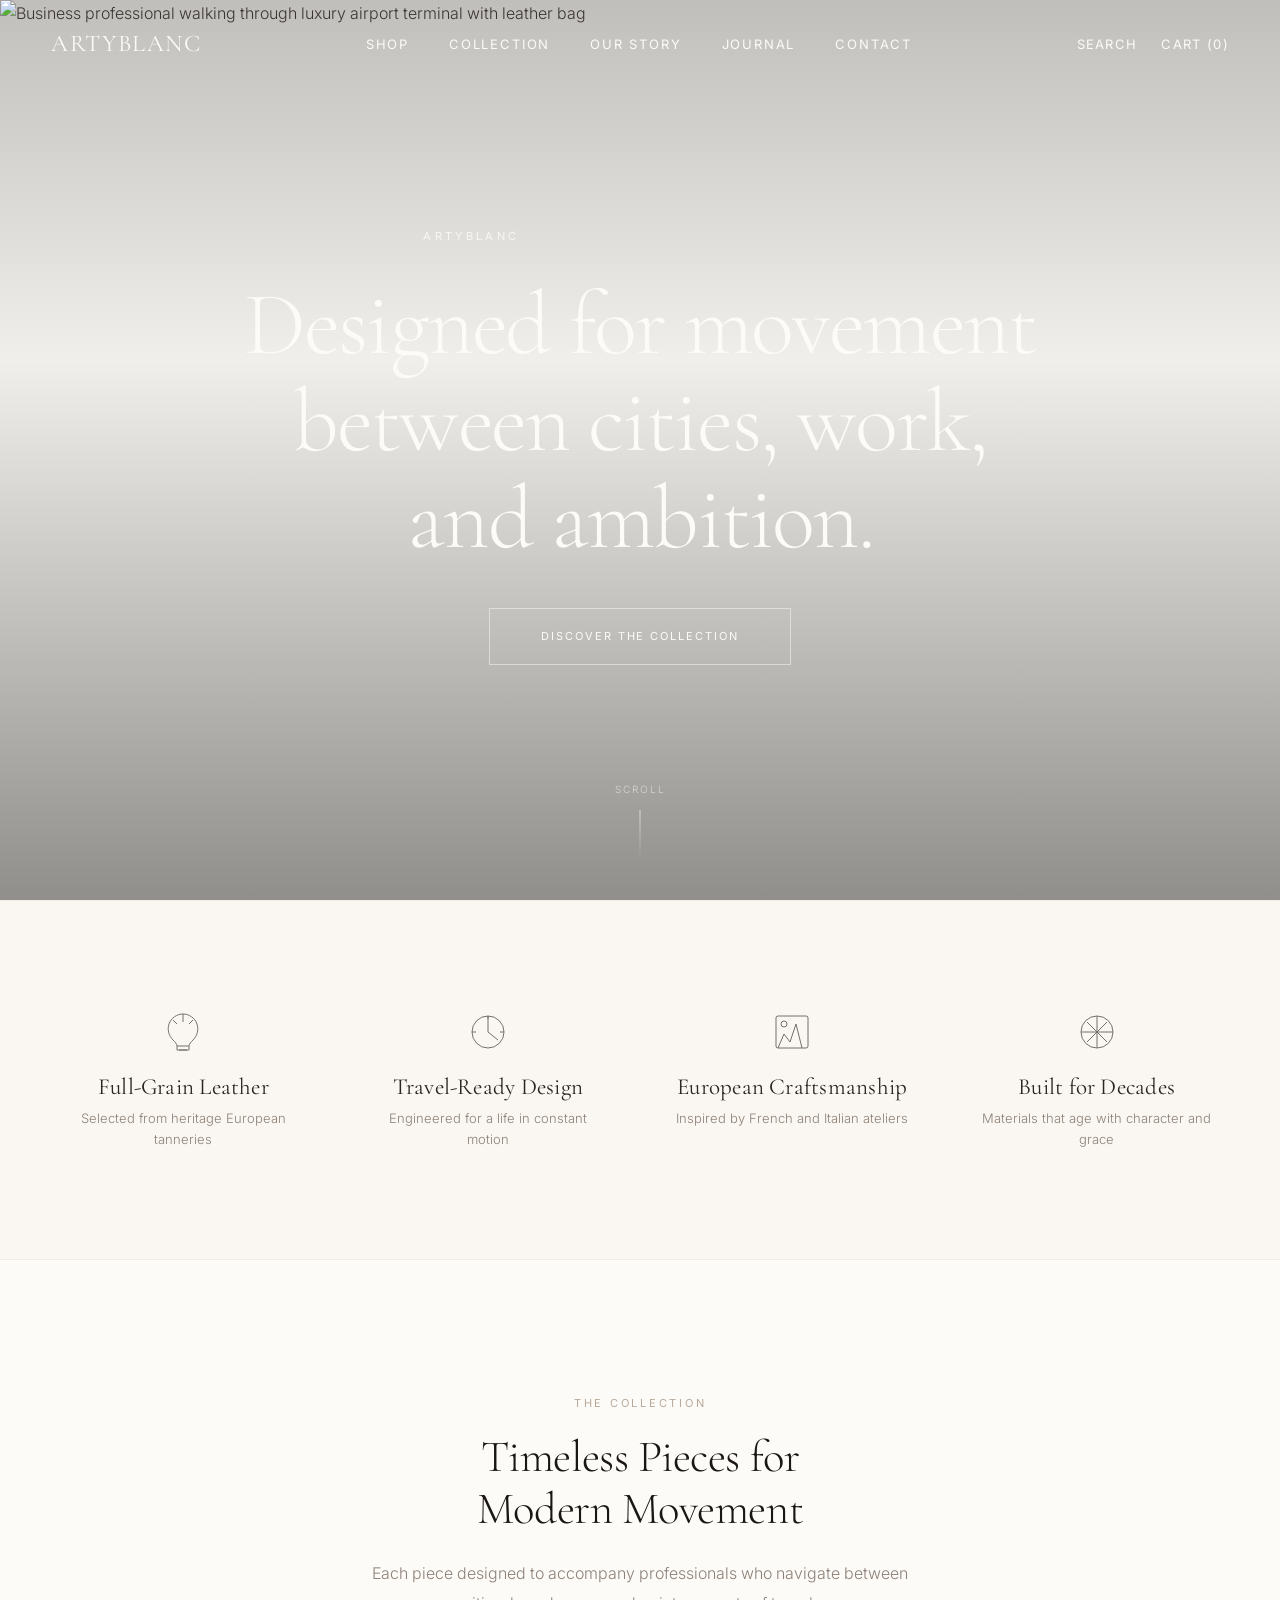
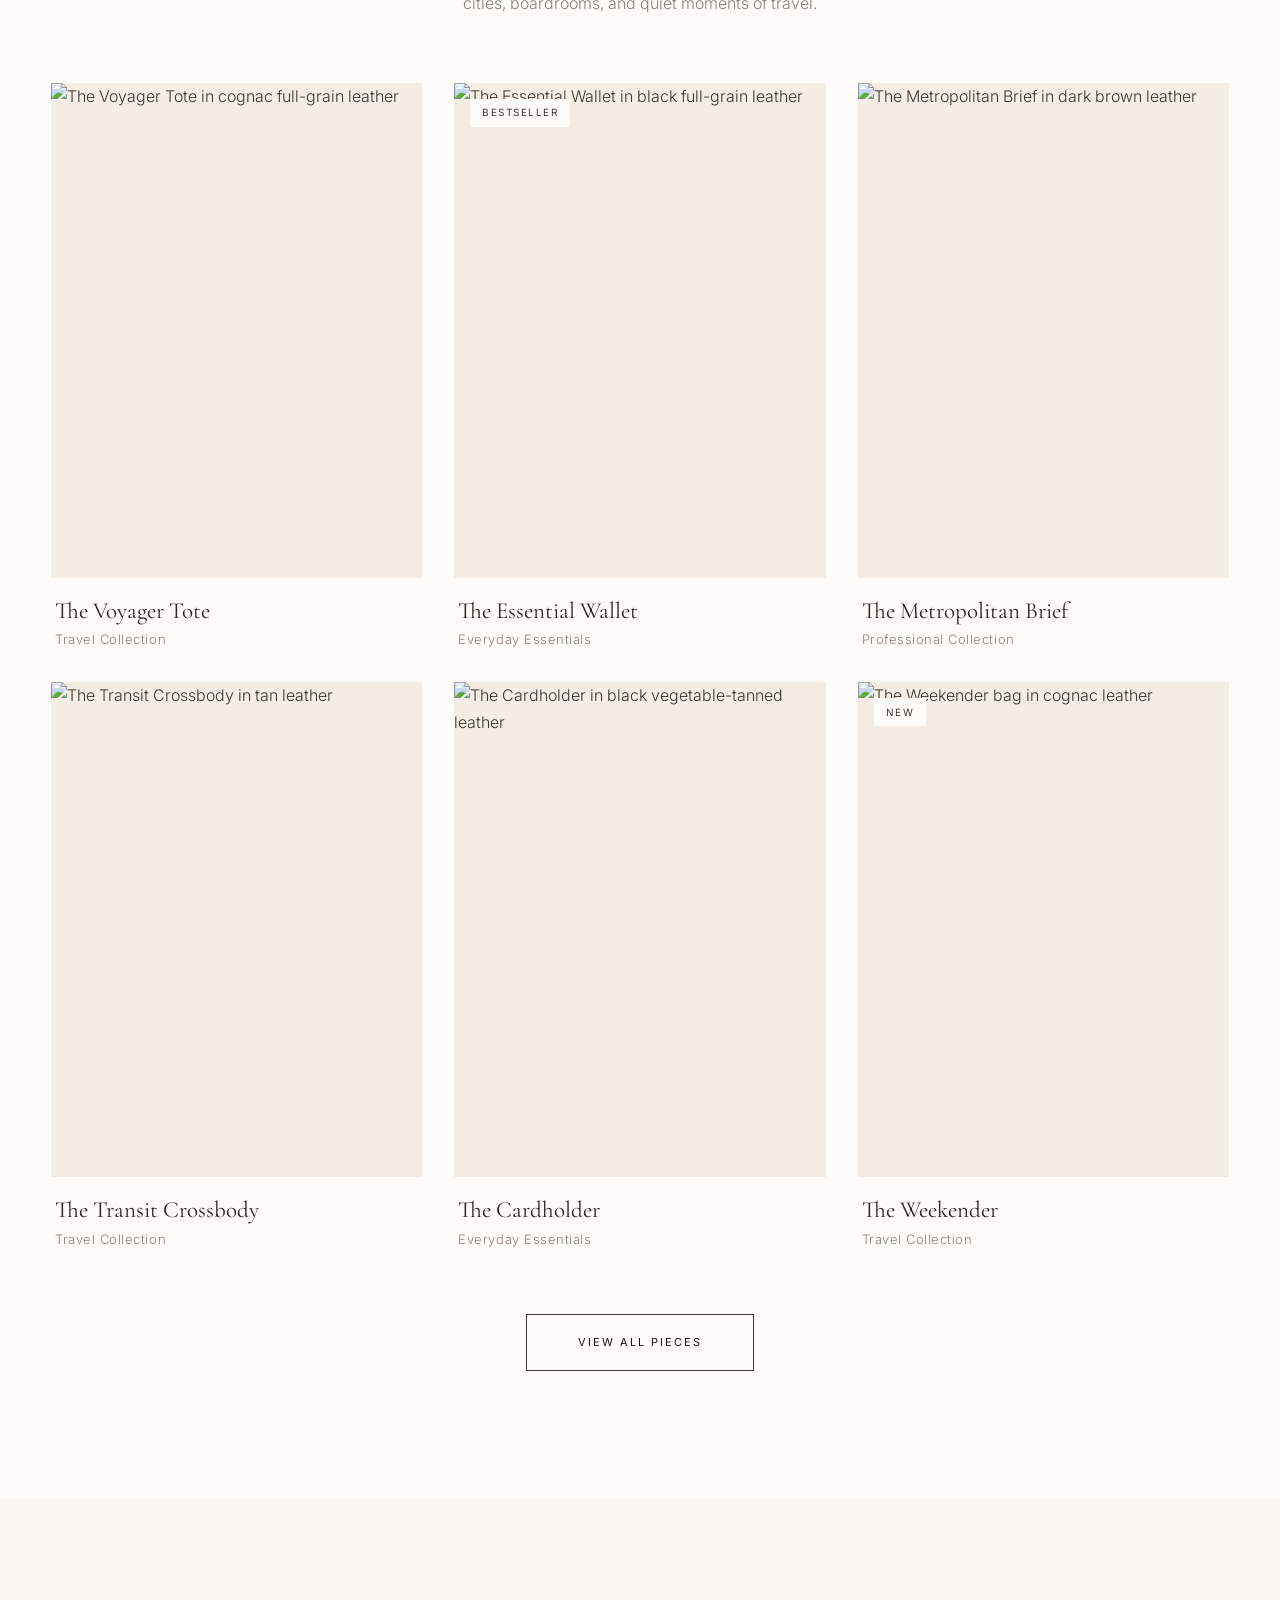
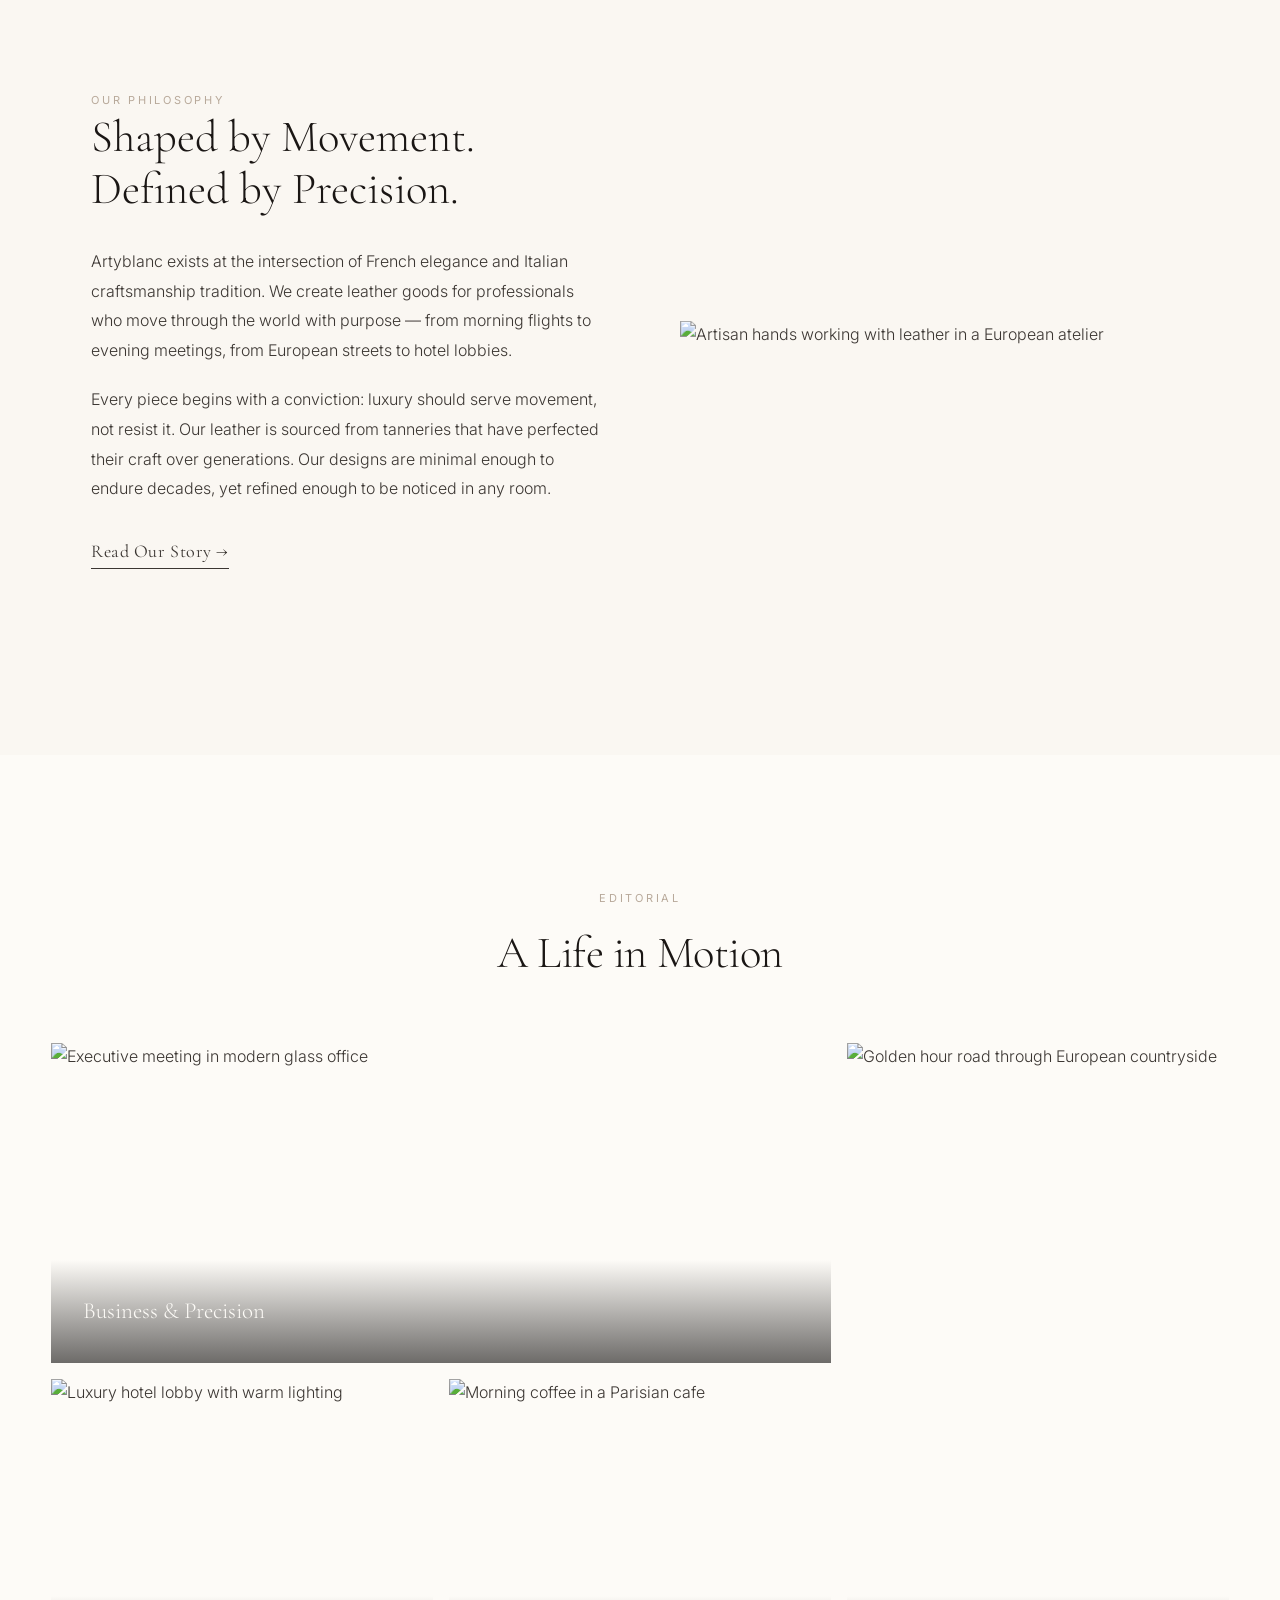
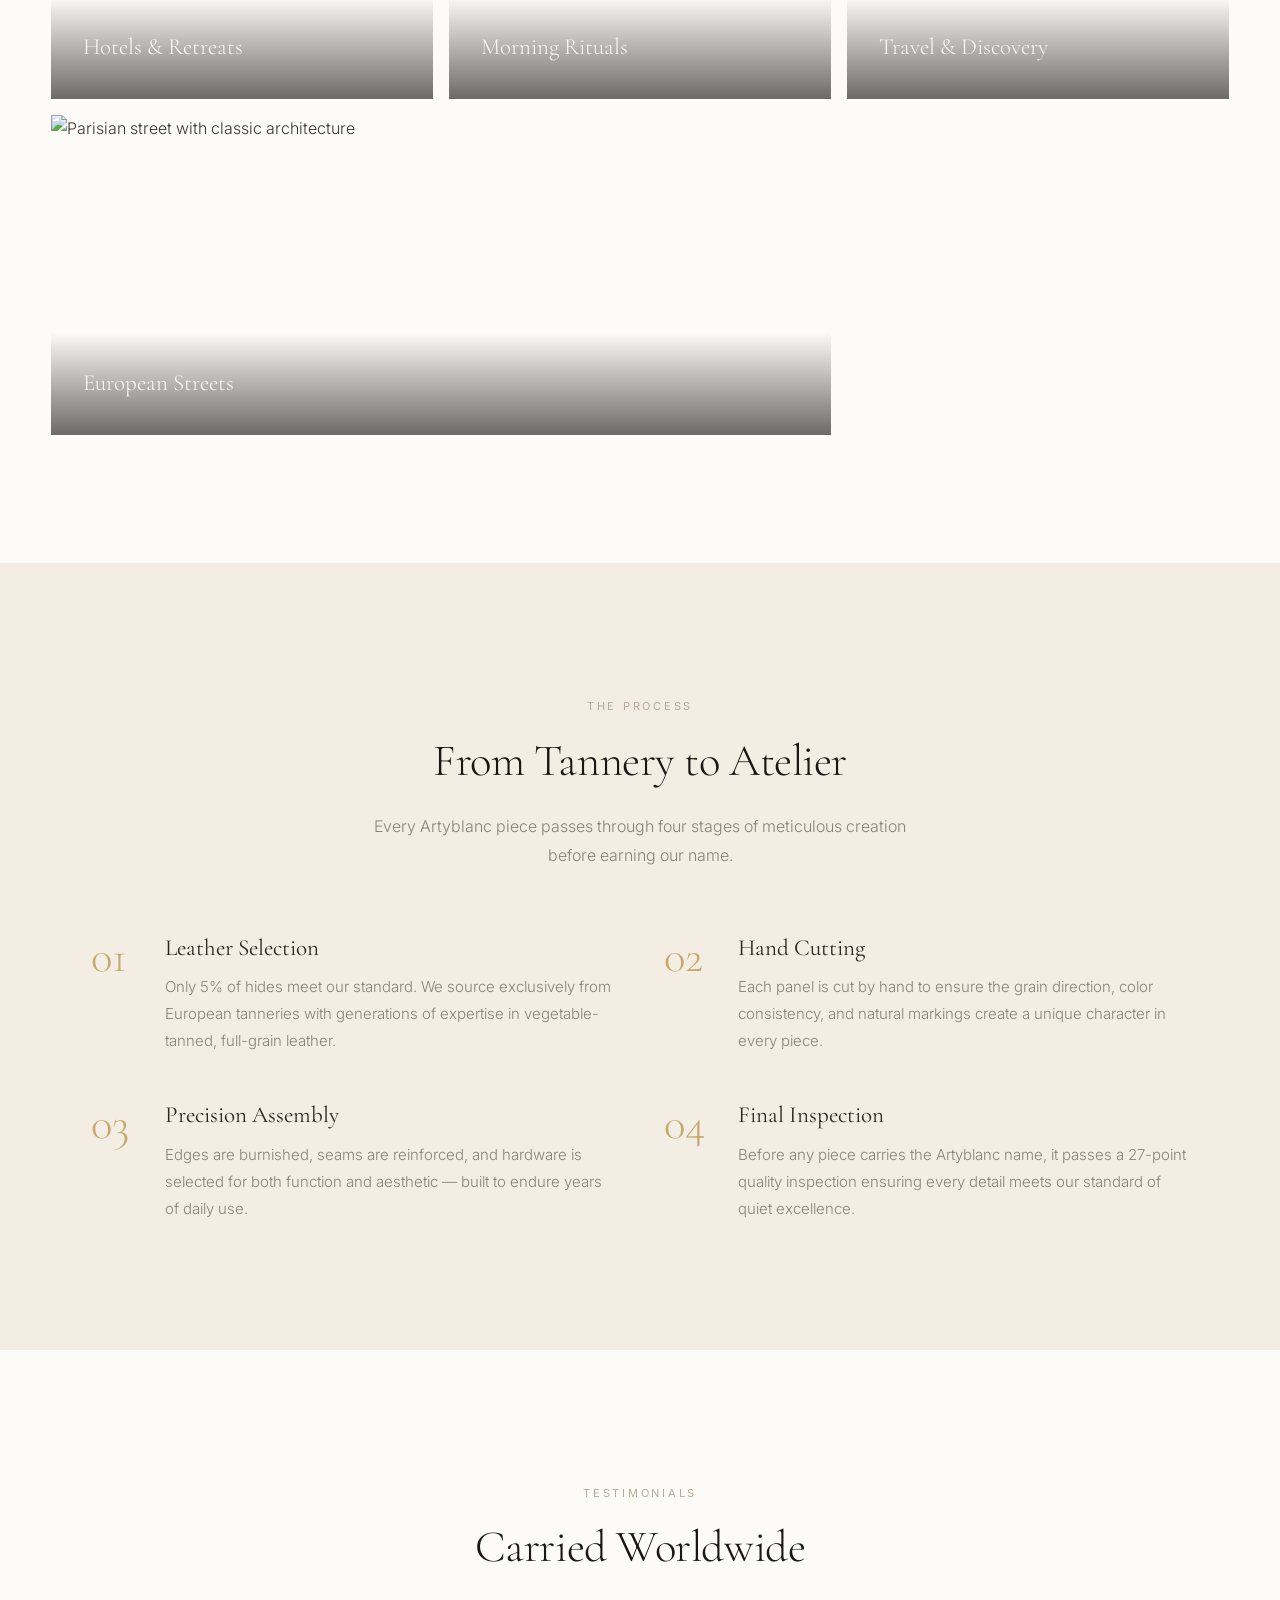
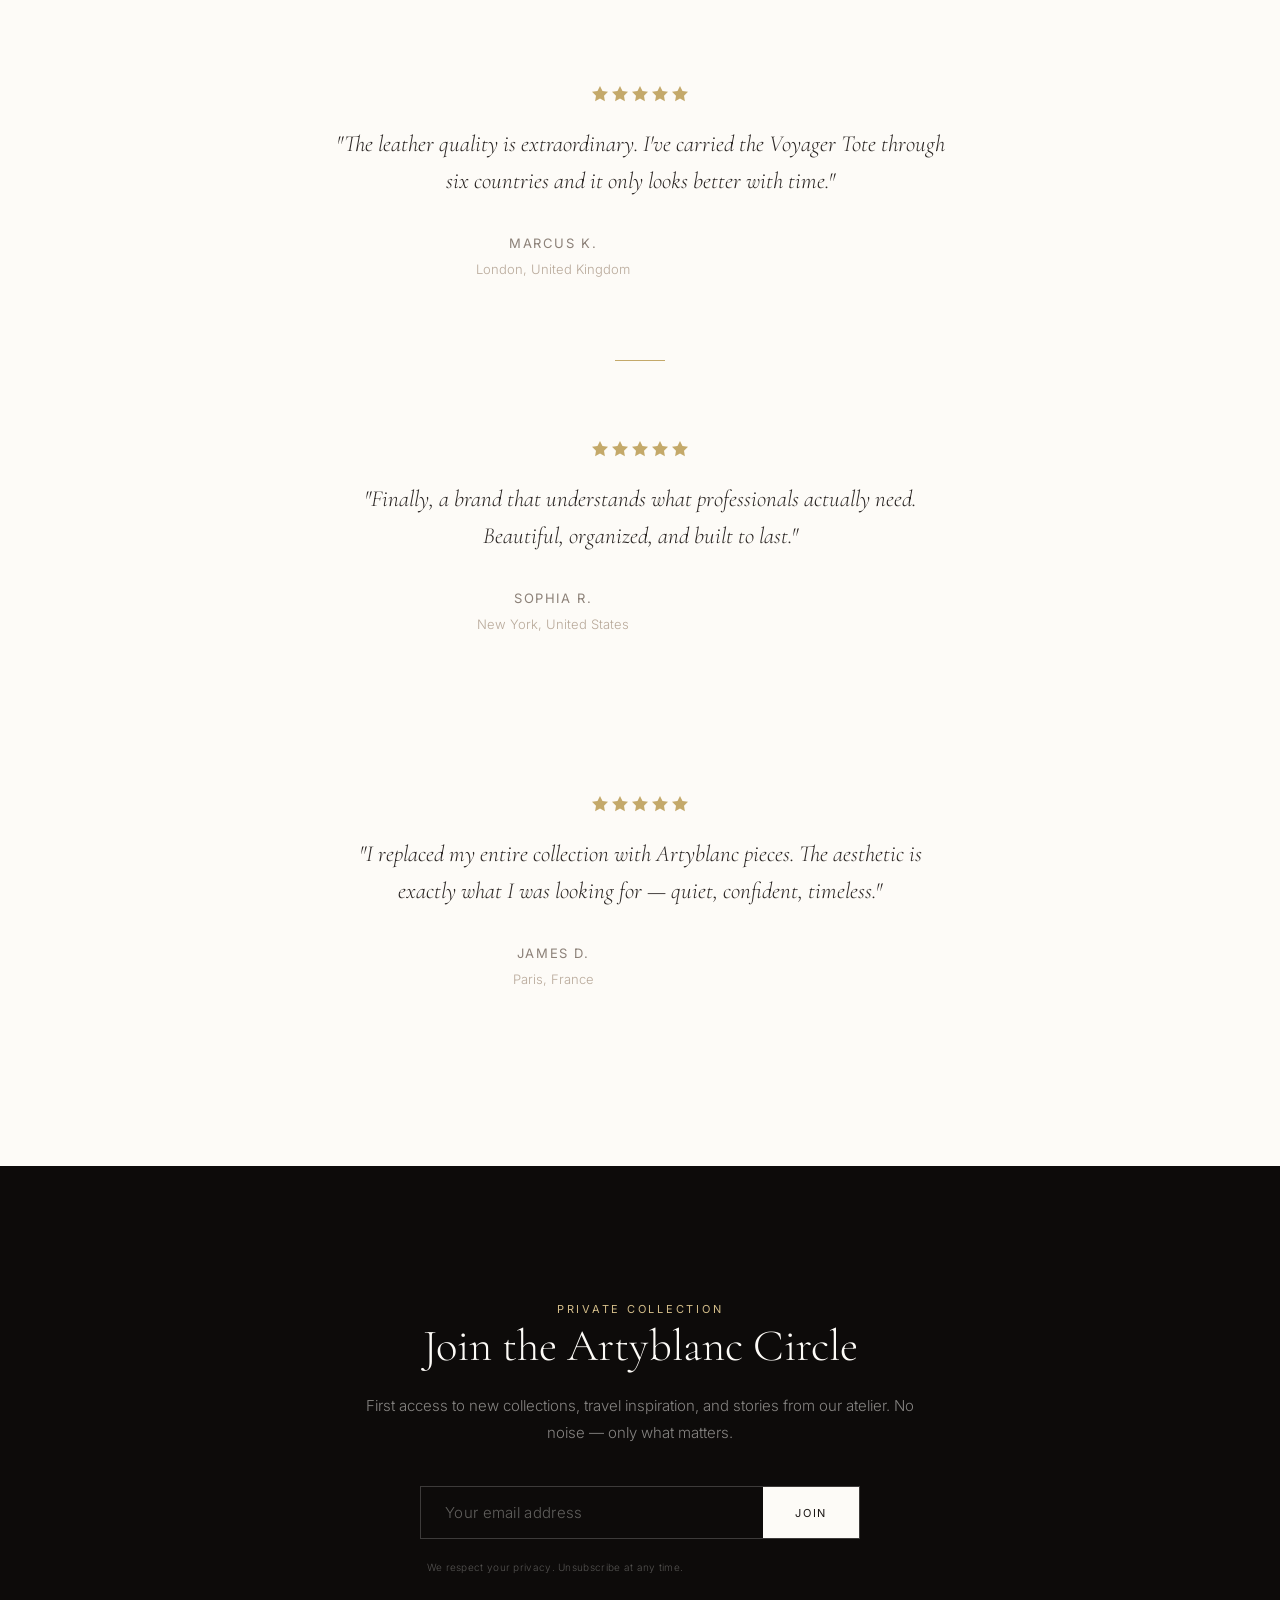
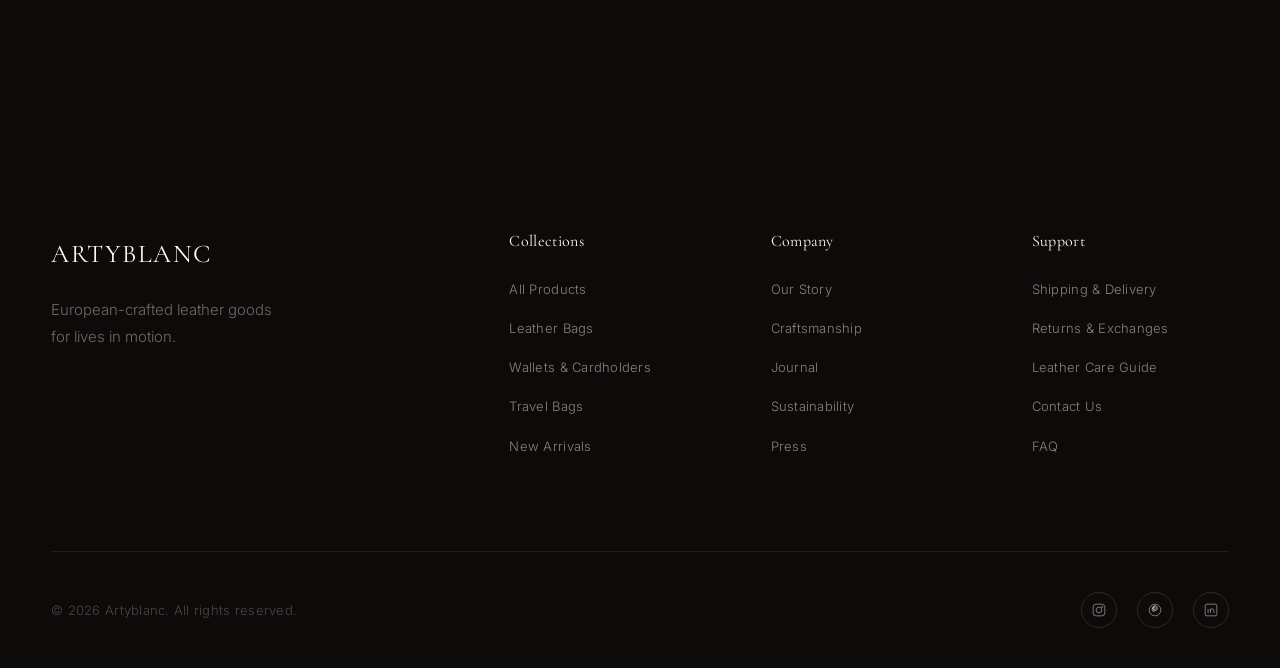
==== index.html @ 01f11e9c "ARTYBLANC: Complete luxury leather brand website - Homepage with 9 sections (Hero, Brand Values, Col" ====
<!DOCTYPE html>
<html lang="en">
<head>
    <meta charset="UTF-8">
    <meta name="viewport" content="width=device-width, initial-scale=1.0">
    <title>ARTYBLANC | European Luxury Leather Goods</title>
    <meta name="description" content="Artyblanc creates European-crafted leather goods for professionals who move between cities, work, and ambition. Full-grain leather bags, wallets, and travel accessories.">
    <meta name="keywords" content="luxury leather goods, leather bags, leather wallet, travel bags, European craftsmanship">

    <!-- Open Graph -->
    <meta property="og:title" content="ARTYBLANC | European Luxury Leather Goods">
    <meta property="og:description" content="Designed for movement between cities, work, and ambition. Full-grain leather goods crafted in the European tradition.">
    <meta property="og:type" content="website">
    <meta property="og:url" content="https://artyblanc.com">

    <!-- Fonts -->
    <link rel="preconnect" href="https://fonts.googleapis.com">
    <link rel="preconnect" href="https://fonts.gstatic.com" crossorigin>
    <link href="https://fonts.googleapis.com/css2?family=Cormorant+Garamond:ital,wght@0,300;0,400;0,500;0,600;1,300;1,400&family=Inter:wght@300;400;500&display=swap" rel="stylesheet">

    <!-- Stylesheets -->
    <link rel="stylesheet" href="css/design-system.css">
    <link rel="stylesheet" href="css/components.css">
    <link rel="stylesheet" href="css/layouts.css">
    <link rel="stylesheet" href="css/animations.css">

    <!-- Favicon -->
    <link rel="icon" type="image/svg+xml" href="data:image/svg+xml,%3Csvg xmlns='http://www.w3.org/2000/svg' viewBox='0 0 32 32'%3E%3Crect width='32' height='32' rx='4' fill='%231A1614'/%3E%3Ctext x='50%25' y='55%25' font-family='Georgia' font-size='18' fill='%23FDFBF7' text-anchor='middle' dominant-baseline='middle'%3EA%3C/text%3E%3C/svg%3E">
</head>
<body>

    <!-- Skip Link -->
    <a href="#main-content" class="skip-link">Skip to main content</a>


    <!-- ═══════════════ NAVIGATION ═══════════════ -->
    <nav class="nav" id="mainNav" aria-label="Main navigation">
        <div class="nav__inner">
            <a href="/" class="nav__logo" aria-label="Artyblanc home">ARTYBLANC</a>
            <div class="nav__menu" role="navigation">
                <a href="pages/shop.html" class="nav__link">Shop</a>
                <a href="#collection" class="nav__link">Collection</a>
                <a href="pages/about.html" class="nav__link">Our Story</a>
                <a href="#editorial" class="nav__link">Journal</a>
                <a href="pages/contact.html" class="nav__link">Contact</a>
            </div>
            <div class="nav__actions">
                <a href="pages/shop.html" class="nav__action">Search</a>
                <a href="#" class="nav__action">Cart (0)</a>
            </div>
            <button class="nav__toggle" aria-label="Open menu" aria-expanded="false">
                <span></span>
                <span></span>
                <span></span>
            </button>
        </div>
    </nav>

    <main id="main-content">

    <!-- ═══════════════ SECTION 1: HERO ═══════════════ -->
    <section class="hero" id="hero" aria-label="Hero">
        <div class="hero__bg">
            <div class="hero__overlay"></div>
            <img 
                src="https://images.unsplash.com/photo-1436491865332-7a61a109db05?w=1920&q=80&auto=format" 
                alt="Business professional walking through luxury airport terminal with leather bag" 
                class="hero__bg-image"
                loading="eager"
                fetchpriority="high">
        </div>
        <div class="hero__content">
            <p class="hero__overline">Artyblanc</p>
            <h1 class="hero__title">Designed for movement<br>between cities, work,<br>and ambition.</h1>
            <a href="#collection" class="btn btn--ghost hero__cta">Discover the Collection</a>
        </div>
        <div class="hero__scroll-cue" aria-hidden="true">
            <span>Scroll</span>
            <div class="scroll-indicator__line"></div>
        </div>
    </section>


    <!-- ═══════════════ SECTION 2: BRAND VALUES ═══════════════ -->
    <section class="values section--sm" id="values" aria-label="Brand values">
        <div class="container">
            <div class="values__grid">
                <div class="values__item" data-reveal="fade" data-delay="1">
                    <div class="values__icon">
                        <svg viewBox="0 0 44 44" fill="none" stroke="currentColor" stroke-width="1">
                            <path d="M22 4c-6 0-12 4-14 10-2 6 0 12 4 16 2 2 4 4 4 6v4h12v-4c0-2 2-4 4-6 4-4 6-10 4-16-2-6-8-10-14-10z"/>
                            <path d="M16 36h12M18 40h8"/>
                            <path d="M22 4v8M12 10l4 4M32 10l-4 4"/>
                        </svg>
                    </div>
                    <h3 class="values__title">Full-Grain Leather</h3>
                    <p class="values__text">Selected from heritage European tanneries</p>
                </div>
                <div class="values__item" data-reveal="fade" data-delay="2">
                    <div class="values__icon">
                        <svg viewBox="0 0 44 44" fill="none" stroke="currentColor" stroke-width="1">
                            <circle cx="22" cy="22" r="16"/>
                            <path d="M22 6v16l10 8"/>
                            <path d="M6 22h4M34 22h4M22 6v3"/>
                        </svg>
                    </div>
                    <h3 class="values__title">Travel-Ready Design</h3>
                    <p class="values__text">Engineered for a life in constant motion</p>
                </div>
                <div class="values__item" data-reveal="fade" data-delay="3">
                    <div class="values__icon">
                        <svg viewBox="0 0 44 44" fill="none" stroke="currentColor" stroke-width="1">
                            <path d="M8 38l6-14 6 8 6-18 6 24"/>
                            <rect x="6" y="6" width="32" height="32" rx="2"/>
                            <circle cx="14" cy="14" r="3"/>
                        </svg>
                    </div>
                    <h3 class="values__title">European Craftsmanship</h3>
                    <p class="values__text">Inspired by French and Italian ateliers</p>
                </div>
                <div class="values__item" data-reveal="fade" data-delay="4">
                    <div class="values__icon">
                        <svg viewBox="0 0 44 44" fill="none" stroke="currentColor" stroke-width="1">
                            <path d="M22 6v32M6 22h32"/>
                            <path d="M12 12l20 20M32 12L12 32"/>
                            <circle cx="22" cy="22" r="16"/>
                        </svg>
                    </div>
                    <h3 class="values__title">Built for Decades</h3>
                    <p class="values__text">Materials that age with character and grace</p>
                </div>
            </div>
        </div>
    </section>


    <!-- ═══════════════ SECTION 3: FEATURED COLLECTION ═══════════════ -->
    <section class="section" id="collection" aria-label="Featured collection">
        <div class="container">
            <div class="section-header" data-reveal="fade">
                <span class="section-header__overline">The Collection</span>
                <h2 class="section-header__title">Timeless Pieces for<br>Modern Movement</h2>
                <p class="section-header__subtitle">Each piece designed to accompany professionals who navigate between cities, boardrooms, and quiet moments of travel.</p>
            </div>
            <div class="collection-grid">
                <article class="product-card" data-reveal="fade" data-delay="1">
                    <div class="product-card__image-wrap hover-zoom">
                        <img 
                            src="https://images.unsplash.com/photo-1548036328-c9fa89d128fa?w=600&q=80&auto=format" 
                            alt="The Voyager Tote in cognac full-grain leather" 
                            class="product-card__image"
                            loading="lazy">
                        <div class="product-card__overlay">
                            <span class="product-card__quick-view">View Details</span>
                        </div>
                    </div>
                    <div class="product-card__info">
                        <h3 class="product-card__name">The Voyager Tote</h3>
                        <p class="product-card__category">Travel Collection</p>
                    </div>
                </article>
                <article class="product-card" data-reveal="fade" data-delay="2">
                    <div class="product-card__image-wrap hover-zoom">
                        <img 
                            src="https://images.unsplash.com/photo-1627123424574-724758594e93?w=600&q=80&auto=format" 
                            alt="The Essential Wallet in black full-grain leather" 
                            class="product-card__image"
                            loading="lazy">
                        <div class="product-card__overlay">
                            <span class="product-card__quick-view">View Details</span>
                        </div>
                        <span class="product-card__badge">Bestseller</span>
                    </div>
                    <div class="product-card__info">
                        <h3 class="product-card__name">The Essential Wallet</h3>
                        <p class="product-card__category">Everyday Essentials</p>
                    </div>
                </article>
                <article class="product-card" data-reveal="fade" data-delay="3">
                    <div class="product-card__image-wrap hover-zoom">
                        <img 
                            src="https://images.unsplash.com/photo-1553062407-98eeb64c6a62?w=600&q=80&auto=format" 
                            alt="The Metropolitan Brief in dark brown leather" 
                            class="product-card__image"
                            loading="lazy">
                        <div class="product-card__overlay">
                            <span class="product-card__quick-view">View Details</span>
                        </div>
                    </div>
                    <div class="product-card__info">
                        <h3 class="product-card__name">The Metropolitan Brief</h3>
                        <p class="product-card__category">Professional Collection</p>
                    </div>
                </article>
                <article class="product-card" data-reveal="fade" data-delay="4">
                    <div class="product-card__image-wrap hover-zoom">
                        <img 
                            src="https://images.unsplash.com/photo-1590874103328-eac38a683ce7?w=600&q=80&auto=format" 
                            alt="The Transit Crossbody in tan leather" 
                            class="product-card__image"
                            loading="lazy">
                        <div class="product-card__overlay">
                            <span class="product-card__quick-view">View Details</span>
                        </div>
                    </div>
                    <div class="product-card__info">
                        <h3 class="product-card__name">The Transit Crossbody</h3>
                        <p class="product-card__category">Travel Collection</p>
                    </div>
                </article>
                <article class="product-card" data-reveal="fade" data-delay="5">
                    <div class="product-card__image-wrap hover-zoom">
                        <img 
                            src="https://images.unsplash.com/photo-1606522754091-a05f2e4ef784?w=600&q=80&auto=format" 
                            alt="The Cardholder in black vegetable-tanned leather" 
                            class="product-card__image"
                            loading="lazy">
                        <div class="product-card__overlay">
                            <span class="product-card__quick-view">View Details</span>
                        </div>
                    </div>
                    <div class="product-card__info">
                        <h3 class="product-card__name">The Cardholder</h3>
                        <p class="product-card__category">Everyday Essentials</p>
                    </div>
                </article>
                <article class="product-card" data-reveal="fade" data-delay="6">
                    <div class="product-card__image-wrap hover-zoom">
                        <img 
                            src="https://images.unsplash.com/photo-1547949003-9792a18a2601?w=600&q=80&auto=format" 
                            alt="The Weekender bag in cognac leather" 
                            class="product-card__image"
                            loading="lazy">
                        <div class="product-card__overlay">
                            <span class="product-card__quick-view">View Details</span>
                        </div>
                        <span class="product-card__badge">New</span>
                    </div>
                    <div class="product-card__info">
                        <h3 class="product-card__name">The Weekender</h3>
                        <p class="product-card__category">Travel Collection</p>
                    </div>
                </article>
            </div>
            <div style="text-align: center; margin-top: var(--space-16);" data-reveal="fade">
                <a href="pages/shop.html" class="btn btn--secondary">View All Pieces</a>
            </div>
        </div>
    </section>


    <!-- ═══════════════ SECTION 4: BRAND STORY ═══════════════ -->
    <section class="section section--cream" id="story" aria-label="Brand story">
        <div class="container container--content">
            <div class="story">
                <div class="story__content" data-reveal="slide-up">
                    <span class="story__overline">Our Philosophy</span>
                    <h2 class="story__title">Shaped by Movement.<br>Defined by Precision.</h2>
                    <div class="story__text">
                        <p>Artyblanc exists at the intersection of French elegance and Italian craftsmanship tradition. We create leather goods for professionals who move through the world with purpose — from morning flights to evening meetings, from European streets to hotel lobbies.</p>
                        <p>Every piece begins with a conviction: luxury should serve movement, not resist it. Our leather is sourced from tanneries that have perfected their craft over generations. Our designs are minimal enough to endure decades, yet refined enough to be noticed in any room.</p>
                    </div>
                    <a href="pages/about.html" class="btn btn--text">Read Our Story →</a>
                </div>
                <div class="story__visual" data-reveal="fade" data-parallax="0.12">
                    <img 
                        src="https://images.unsplash.com/photo-1473188588951-666fce8e7c68?w=800&q=80&auto=format" 
                        alt="Artisan hands working with leather in a European atelier" 
                        class="story__image"
                        loading="lazy">
                </div>
            </div>
        </div>
    </section>

    <!-- ═══════════════ SECTION 5: LIFESTYLE EDITORIAL ═══════════════ -->
    <section class="section" id="editorial" aria-label="Lifestyle editorial">
        <div class="container">
            <div class="section-header" data-reveal="fade">
                <span class="section-header__overline">Editorial</span>
                <h2 class="section-header__title">A Life in Motion</h2>
            </div>
            <div class="editorial-grid">
                <div class="editorial-grid__item editorial-grid__item--wide" data-reveal="fade" data-delay="1">
                    <img 
                        src="https://images.unsplash.com/photo-1517048676732-d65bc937f952?w=900&q=80&auto=format" 
                        alt="Executive meeting in modern glass office" 
                        class="editorial-grid__image"
                        loading="lazy">
                    <div class="editorial-grid__caption">
                        <span>Business & Precision</span>
                    </div>
                </div>
                <div class="editorial-grid__item editorial-grid__item--tall" data-reveal="fade" data-delay="2">
                    <img 
                        src="https://images.unsplash.com/photo-1469854523086-cc02fe5d8800?w=600&q=80&auto=format" 
                        alt="Golden hour road through European countryside" 
                        class="editorial-grid__image"
                        loading="lazy">
                    <div class="editorial-grid__caption">
                        <span>Travel & Discovery</span>
                    </div>
                </div>
                <div class="editorial-grid__item" data-reveal="fade" data-delay="3">
                    <img 
                        src="https://images.unsplash.com/photo-1566073771259-6a8506099945?w=600&q=80&auto=format" 
                        alt="Luxury hotel lobby with warm lighting" 
                        class="editorial-grid__image"
                        loading="lazy">
                    <div class="editorial-grid__caption">
                        <span>Hotels & Retreats</span>
                    </div>
                </div>
                <div class="editorial-grid__item" data-reveal="fade" data-delay="4">
                    <img 
                        src="https://images.unsplash.com/photo-1495474472287-4d71bcdd2085?w=600&q=80&auto=format" 
                        alt="Morning coffee in a Parisian cafe" 
                        class="editorial-grid__image"
                        loading="lazy">
                    <div class="editorial-grid__caption">
                        <span>Morning Rituals</span>
                    </div>
                </div>
                <div class="editorial-grid__item editorial-grid__item--wide" data-reveal="fade" data-delay="5">
                    <img 
                        src="https://images.unsplash.com/photo-1449824913935-59a10b8d2000?w=900&q=80&auto=format" 
                        alt="Parisian street with classic architecture" 
                        class="editorial-grid__image"
                        loading="lazy">
                    <div class="editorial-grid__caption">
                        <span>European Streets</span>
                    </div>
                </div>
            </div>
        </div>
    </section>


    <!-- ═══════════════ SECTION 6: CRAFTSMANSHIP ═══════════════ -->
    <section class="section section--sand" id="craftsmanship" aria-label="Craftsmanship process">
        <div class="container container--content">
            <div class="section-header" data-reveal="fade">
                <span class="section-header__overline">The Process</span>
                <h2 class="section-header__title">From Tannery to Atelier</h2>
                <p class="section-header__subtitle">Every Artyblanc piece passes through four stages of meticulous creation before earning our name.</p>
            </div>
            <div class="craft-grid">
                <div class="craft-grid__item" data-reveal="fade" data-delay="1">
                    <span class="craft-grid__number">01</span>
                    <div class="craft-grid__content">
                        <h3 class="craft-grid__title">Leather Selection</h3>
                        <p class="craft-grid__text">Only 5% of hides meet our standard. We source exclusively from European tanneries with generations of expertise in vegetable-tanned, full-grain leather.</p>
                    </div>
                </div>
                <div class="craft-grid__item" data-reveal="fade" data-delay="2">
                    <span class="craft-grid__number">02</span>
                    <div class="craft-grid__content">
                        <h3 class="craft-grid__title">Hand Cutting</h3>
                        <p class="craft-grid__text">Each panel is cut by hand to ensure the grain direction, color consistency, and natural markings create a unique character in every piece.</p>
                    </div>
                </div>
                <div class="craft-grid__item" data-reveal="fade" data-delay="3">
                    <span class="craft-grid__number">03</span>
                    <div class="craft-grid__content">
                        <h3 class="craft-grid__title">Precision Assembly</h3>
                        <p class="craft-grid__text">Edges are burnished, seams are reinforced, and hardware is selected for both function and aesthetic — built to endure years of daily use.</p>
                    </div>
                </div>
                <div class="craft-grid__item" data-reveal="fade" data-delay="4">
                    <span class="craft-grid__number">04</span>
                    <div class="craft-grid__content">
                        <h3 class="craft-grid__title">Final Inspection</h3>
                        <p class="craft-grid__text">Before any piece carries the Artyblanc name, it passes a 27-point quality inspection ensuring every detail meets our standard of quiet excellence.</p>
                    </div>
                </div>
            </div>
        </div>
    </section>

    <!-- ═══════════════ SECTION 7: TESTIMONIALS ═══════════════ -->
    <section class="section" id="testimonials" aria-label="Customer testimonials">
        <div class="container container--narrow">
            <div class="section-header" data-reveal="fade">
                <span class="section-header__overline">Testimonials</span>
                <h2 class="section-header__title">Carried Worldwide</h2>
            </div>
            <div class="testimonial" data-reveal="fade">
                <div class="testimonial__stars" aria-label="5 out of 5 stars">
                    <svg width="16" height="16" viewBox="0 0 16 16" fill="currentColor"><path d="M8 0l2.5 5 5.5.8-4 3.9.9 5.5L8 12.5l-4.9 2.7.9-5.5-4-3.9L5.5 5z"/></svg>
                    <svg width="16" height="16" viewBox="0 0 16 16" fill="currentColor"><path d="M8 0l2.5 5 5.5.8-4 3.9.9 5.5L8 12.5l-4.9 2.7.9-5.5-4-3.9L5.5 5z"/></svg>
                    <svg width="16" height="16" viewBox="0 0 16 16" fill="currentColor"><path d="M8 0l2.5 5 5.5.8-4 3.9.9 5.5L8 12.5l-4.9 2.7.9-5.5-4-3.9L5.5 5z"/></svg>
                    <svg width="16" height="16" viewBox="0 0 16 16" fill="currentColor"><path d="M8 0l2.5 5 5.5.8-4 3.9.9 5.5L8 12.5l-4.9 2.7.9-5.5-4-3.9L5.5 5z"/></svg>
                    <svg width="16" height="16" viewBox="0 0 16 16" fill="currentColor"><path d="M8 0l2.5 5 5.5.8-4 3.9.9 5.5L8 12.5l-4.9 2.7.9-5.5-4-3.9L5.5 5z"/></svg>
                </div>
                <blockquote class="testimonial__text">"The leather quality is extraordinary. I've carried the Voyager Tote through six countries and it only looks better with time."</blockquote>
                <p class="testimonial__author">Marcus K.</p>
                <p class="testimonial__location">London, United Kingdom</p>
            </div>
            <div class="divider" data-reveal="fade"></div>
            <div class="testimonial" data-reveal="fade">
                <div class="testimonial__stars" aria-label="5 out of 5 stars">
                    <svg width="16" height="16" viewBox="0 0 16 16" fill="currentColor"><path d="M8 0l2.5 5 5.5.8-4 3.9.9 5.5L8 12.5l-4.9 2.7.9-5.5-4-3.9L5.5 5z"/></svg>
                    <svg width="16" height="16" viewBox="0 0 16 16" fill="currentColor"><path d="M8 0l2.5 5 5.5.8-4 3.9.9 5.5L8 12.5l-4.9 2.7.9-5.5-4-3.9L5.5 5z"/></svg>
                    <svg width="16" height="16" viewBox="0 0 16 16" fill="currentColor"><path d="M8 0l2.5 5 5.5.8-4 3.9.9 5.5L8 12.5l-4.9 2.7.9-5.5-4-3.9L5.5 5z"/></svg>
                    <svg width="16" height="16" viewBox="0 0 16 16" fill="currentColor"><path d="M8 0l2.5 5 5.5.8-4 3.9.9 5.5L8 12.5l-4.9 2.7.9-5.5-4-3.9L5.5 5z"/></svg>
                    <svg width="16" height="16" viewBox="0 0 16 16" fill="currentColor"><path d="M8 0l2.5 5 5.5.8-4 3.9.9 5.5L8 12.5l-4.9 2.7.9-5.5-4-3.9L5.5 5z"/></svg>
                </div>
                <blockquote class="testimonial__text">"Finally, a brand that understands what professionals actually need. Beautiful, organized, and built to last."</blockquote>
                <p class="testimonial__author">Sophia R.</p>
                <p class="testimonial__location">New York, United States</p>
            </div>
            <div class="divider" data-reveal="fade"></div>
            <div class="testimonial" data-reveal="fade">
                <div class="testimonial__stars" aria-label="5 out of 5 stars">
                    <svg width="16" height="16" viewBox="0 0 16 16" fill="currentColor"><path d="M8 0l2.5 5 5.5.8-4 3.9.9 5.5L8 12.5l-4.9 2.7.9-5.5-4-3.9L5.5 5z"/></svg>
                    <svg width="16" height="16" viewBox="0 0 16 16" fill="currentColor"><path d="M8 0l2.5 5 5.5.8-4 3.9.9 5.5L8 12.5l-4.9 2.7.9-5.5-4-3.9L5.5 5z"/></svg>
                    <svg width="16" height="16" viewBox="0 0 16 16" fill="currentColor"><path d="M8 0l2.5 5 5.5.8-4 3.9.9 5.5L8 12.5l-4.9 2.7.9-5.5-4-3.9L5.5 5z"/></svg>
                    <svg width="16" height="16" viewBox="0 0 16 16" fill="currentColor"><path d="M8 0l2.5 5 5.5.8-4 3.9.9 5.5L8 12.5l-4.9 2.7.9-5.5-4-3.9L5.5 5z"/></svg>
                    <svg width="16" height="16" viewBox="0 0 16 16" fill="currentColor"><path d="M8 0l2.5 5 5.5.8-4 3.9.9 5.5L8 12.5l-4.9 2.7.9-5.5-4-3.9L5.5 5z"/></svg>
                </div>
                <blockquote class="testimonial__text">"I replaced my entire collection with Artyblanc pieces. The aesthetic is exactly what I was looking for — quiet, confident, timeless."</blockquote>
                <p class="testimonial__author">James D.</p>
                <p class="testimonial__location">Paris, France</p>
            </div>
        </div>
    </section>


    <!-- ═══════════════ SECTION 8: NEWSLETTER ═══════════════ -->
    <section class="section section--dark" id="newsletter" aria-label="Newsletter signup">
        <div class="container">
            <div class="newsletter">
                <div class="newsletter__content" data-reveal="fade">
                    <span class="newsletter__overline">Private Collection</span>
                    <h2 class="newsletter__title">Join the Artyblanc Circle</h2>
                    <p class="newsletter__subtitle">First access to new collections, travel inspiration, and stories from our atelier. No noise — only what matters.</p>
                    <form class="newsletter__form" action="#" method="post" aria-label="Newsletter subscription">
                        <div class="newsletter__input-group">
                            <input 
                                type="email" 
                                class="newsletter__input" 
                                placeholder="Your email address" 
                                required 
                                aria-label="Email address"
                                autocomplete="email">
                            <button type="submit" class="newsletter__submit">Join</button>
                        </div>
                    </form>
                    <p class="newsletter__disclaimer">We respect your privacy. Unsubscribe at any time.</p>
                </div>
            </div>
        </div>
    </section>

    </main>

    <!-- ═══════════════ SECTION 9: FOOTER ═══════════════ -->
    <footer class="footer" id="footer" role="contentinfo">
        <div class="container">
            <div class="footer__grid">
                <div class="footer__brand">
                    <a href="/" class="footer__brand-logo">ARTYBLANC</a>
                    <p class="footer__tagline">European-crafted leather goods<br>for lives in motion.</p>
                </div>
                <div class="footer__column">
                    <h4 class="footer__heading">Collections</h4>
                    <ul class="footer__links">
                        <li><a href="pages/shop.html">All Products</a></li>
                        <li><a href="#">Leather Bags</a></li>
                        <li><a href="#">Wallets & Cardholders</a></li>
                        <li><a href="#">Travel Bags</a></li>
                        <li><a href="#">New Arrivals</a></li>
                    </ul>
                </div>
                <div class="footer__column">
                    <h4 class="footer__heading">Company</h4>
                    <ul class="footer__links">
                        <li><a href="pages/about.html">Our Story</a></li>
                        <li><a href="#">Craftsmanship</a></li>
                        <li><a href="#">Journal</a></li>
                        <li><a href="#">Sustainability</a></li>
                        <li><a href="#">Press</a></li>
                    </ul>
                </div>
                <div class="footer__column">
                    <h4 class="footer__heading">Support</h4>
                    <ul class="footer__links">
                        <li><a href="#">Shipping & Delivery</a></li>
                        <li><a href="#">Returns & Exchanges</a></li>
                        <li><a href="#">Leather Care Guide</a></li>
                        <li><a href="pages/contact.html">Contact Us</a></li>
                        <li><a href="#">FAQ</a></li>
                    </ul>
                </div>
            </div>
            <div class="footer__bottom">
                <p class="footer__copyright">&copy; 2026 Artyblanc. All rights reserved.</p>
                <div class="footer__social">
                    <a href="#" class="footer__social-link" aria-label="Instagram">
                        <svg viewBox="0 0 24 24" fill="none" stroke="currentColor" stroke-width="1.5">
                            <rect x="2" y="2" width="20" height="20" rx="5"/>
                            <circle cx="12" cy="12" r="5"/>
                            <circle cx="17.5" cy="6.5" r="1.5" fill="currentColor" stroke="none"/>
                        </svg>
                    </a>
                    <a href="#" class="footer__social-link" aria-label="Pinterest">
                        <svg viewBox="0 0 24 24" fill="none" stroke="currentColor" stroke-width="1.5">
                            <circle cx="12" cy="12" r="10"/>
                            <path d="M12 7c-3 0-5 2-5 4.5 0 1.5.8 2.8 2 3.2-.1-.5 0-1 .2-1.5l.8-3s-.2-.4-.2-1c0-1 .5-1.7 1.2-1.7.6 0 .9.4.9 1 0 .6-.4 1.5-.6 2.3-.2.8.4 1.4 1.1 1.4 1.3 0 2.2-1.7 2.2-3.7 0-1.5-1-2.7-2.8-2.7-2 0-3.3 1.5-3.3 3.2 0 .6.2 1 .4 1.3.1.1.1.2.1.3l-.2.6c0 .1-.1.2-.3.1-1-.4-1.4-1.4-1.4-2.5 0-1.9 1.6-4.2 4.8-4.2 2.6 0 4.3 1.9 4.3 3.9 0 2.6-1.4 4.5-3.5 4.5-.7 0-1.4-.4-1.6-.8l-.5 1.7c-.2.6-.5 1.1-.8 1.5"/>
                        </svg>
                    </a>
                    <a href="#" class="footer__social-link" aria-label="LinkedIn">
                        <svg viewBox="0 0 24 24" fill="none" stroke="currentColor" stroke-width="1.5">
                            <rect x="2" y="2" width="20" height="20" rx="3"/>
                            <path d="M7 10v7M7 7v.01M11 10v7m0-4c0-2 1.5-3 3-3s3 1 3 3v4"/>
                        </svg>
                    </a>
                </div>
            </div>
        </div>
    </footer>

    <!-- Scripts -->
    <script src="js/main.js"></script>
</body>
</html>
---- css/design-system.css ----
/* ============================================
   ARTYBLANC — Design System
   Luxury Leather Goods · European Craftsmanship
   ============================================
   
   CSS Architecture:
   1. design-system.css  → Tokens, reset, base styles
   2. components.css     → Reusable UI components
   3. layouts.css        → Page-level layouts, grids, sections
   4. animations.css     → All motion, reveals, transitions
   
   ============================================ */

/* ═══════════════ DESIGN TOKENS ═══════════════ */
:root {
    /* ── Color Palette: Warm Luxury ── */
    --color-ivory:       #FDFBF7;
    --color-cream:       #FAF7F2;
    --color-sand:        #F3EDE4;
    --color-stone:       #E8DFD3;
    --color-taupe:       #B8A99A;
    --color-warm-gray:   #8C8178;
    --color-charcoal:    #3B3632;
    --color-dark:        #2A2523;
    --color-black:       #1A1614;
    --color-true-black:  #0D0B0A;

    /* ── Accent Colors ── */
    --color-gold:        #C4A96A;
    --color-gold-muted:  #B89B5E;
    --color-gold-light:  #D4BE8A;
    --color-brown:       #6B4C3B;
    --color-brown-dark:  #4A3429;

    /* ── Functional Colors ── */
    --color-success:     #4A7C59;
    --color-error:       #9B3B3B;
    --color-overlay:     rgba(13, 11, 10, 0.5);
    --color-overlay-heavy: rgba(13, 11, 10, 0.7);
    --color-glass:       rgba(253, 251, 247, 0.88);
    --color-glass-dark:  rgba(26, 22, 20, 0.92);

    /* ── Typography ── */
    --font-display:      'Cormorant Garamond', Georgia, 'Times New Roman', serif;
    --font-body:         'Inter', -apple-system, BlinkMacSystemFont, 'Segoe UI', sans-serif;

    /* ── Type Scale (Fluid) ── */
    --text-hero:         clamp(3.2rem, 7vw, 6rem);
    --text-display:      clamp(2.4rem, 5vw, 4.5rem);
    --text-h1:           clamp(2rem, 4vw, 3.5rem);
    --text-h2:           clamp(1.8rem, 3.5vw, 3rem);
    --text-h3:           clamp(1.4rem, 2.5vw, 2rem);
    --text-h4:           clamp(1.1rem, 1.8vw, 1.5rem);
    --text-body-lg:      1.125rem;
    --text-body:         1rem;
    --text-body-sm:      0.9375rem;
    --text-caption:      0.8125rem;
    --text-overline:     0.6875rem;
    --text-micro:        0.625rem;

    /* ── Spacing Scale (4px base) ── */
    --space-1:  0.25rem;
    --space-2:  0.5rem;
    --space-3:  0.75rem;
    --space-4:  1rem;
    --space-5:  1.25rem;
    --space-6:  1.5rem;
    --space-8:  2rem;
    --space-10: 2.5rem;
    --space-12: 3rem;
    --space-14: 3.5rem;
    --space-16: 4rem;
    --space-20: 5rem;
    --space-24: 6rem;
    --space-32: 8rem;
    --space-40: 10rem;
    --space-48: 12rem;
    --space-64: 16rem;

    /* ── Section Spacing (Fluid) ── */
    --section-gap:       clamp(5rem, 10vw, 10rem);
    --section-gap-sm:    clamp(3rem, 6vw, 6rem);
    --section-gap-lg:    clamp(7rem, 14vw, 14rem);

    /* ── Layout ── */
    --container-max:     1440px;
    --container-content: 1200px;
    --container-narrow:  860px;
    --container-text:    680px;
    --gutter:            clamp(1.5rem, 4vw, 4rem);

    /* ── Borders ── */
    --border-subtle:     1px solid rgba(184, 169, 154, 0.15);
    --border-light:      1px solid rgba(184, 169, 154, 0.3);
    --border-medium:     1px solid var(--color-taupe);
    --border-dark:       1px solid rgba(253, 251, 247, 0.1);

    /* ── Radius ── */
    --radius-sm:  2px;
    --radius-md:  4px;
    --radius-lg:  8px;
    --radius-xl:  12px;

    /* ── Shadows ── */
    --shadow-xs:  0 1px 4px rgba(13, 11, 10, 0.03);
    --shadow-sm:  0 2px 8px rgba(13, 11, 10, 0.04);
    --shadow-md:  0 4px 24px rgba(13, 11, 10, 0.06);
    --shadow-lg:  0 8px 48px rgba(13, 11, 10, 0.08);
    --shadow-xl:  0 16px 64px rgba(13, 11, 10, 0.12);

    /* ── Motion ── */
    --ease-out:     cubic-bezier(0.16, 1, 0.3, 1);
    --ease-in-out:  cubic-bezier(0.4, 0, 0.2, 1);
    --ease-luxury:  cubic-bezier(0.25, 0.46, 0.45, 0.94);
    --ease-spring:  cubic-bezier(0.34, 1.56, 0.64, 1);

    --duration-fast:   200ms;
    --duration-base:   400ms;
    --duration-slow:   700ms;
    --duration-reveal: 1000ms;
    --duration-hero:   1500ms;

    /* ── Z-Index ── */
    --z-behind:   -1;
    --z-base:     1;
    --z-elevated: 10;
    --z-sticky:   100;
    --z-nav:      1000;
    --z-overlay:  2000;
    --z-modal:    3000;
    --z-toast:    4000;
}

/* ═══════════════ CSS RESET ═══════════════ */
*,
*::before,
*::after {
    margin: 0;
    padding: 0;
    box-sizing: border-box;
}

html {
    font-size: 16px;
    scroll-behavior: smooth;
    -webkit-font-smoothing: antialiased;
    -moz-osx-font-smoothing: grayscale;
    text-rendering: optimizeLegibility;
    -webkit-text-size-adjust: 100%;
}

body {
    font-family: var(--font-body);
    font-weight: 300;
    font-size: var(--text-body);
    line-height: 1.7;
    color: var(--color-charcoal);
    background-color: var(--color-ivory);
    overflow-x: hidden;
    min-height: 100vh;
}

img,
picture,
video,
canvas,
svg {
    display: block;
    max-width: 100%;
    height: auto;
}

a {
    text-decoration: none;
    color: inherit;
    transition: opacity var(--duration-fast) var(--ease-in-out);
}

a:hover {
    opacity: 0.7;
}

ul, ol {
    list-style: none;
}

button {
    border: none;
    background: none;
    cursor: pointer;
    font-family: inherit;
    font-size: inherit;
    color: inherit;
}

input,
textarea,
select {
    font-family: inherit;
    font-size: inherit;
    border: none;
    outline: none;
    background: transparent;
    color: inherit;
    -webkit-appearance: none;
    appearance: none;
}

h1, h2, h3, h4, h5, h6 {
    font-weight: 300;
    line-height: 1.15;
}

p {
    max-width: 65ch;
}

::selection {
    background-color: var(--color-gold-light);
    color: var(--color-black);
}

:focus-visible {
    outline: 2px solid var(--color-gold);
    outline-offset: 3px;
}

/* ═══════════════ BASE TYPOGRAPHY ═══════════════ */
.text-hero {
    font-family: var(--font-display);
    font-size: var(--text-hero);
    font-weight: 300;
    line-height: 1.05;
    letter-spacing: -0.025em;
    color: var(--color-black);
}

.text-display {
    font-family: var(--font-display);
    font-size: var(--text-display);
    font-weight: 300;
    line-height: 1.1;
    letter-spacing: -0.02em;
    color: var(--color-black);
}

.text-h1 {
    font-family: var(--font-display);
    font-size: var(--text-h1);
    font-weight: 300;
    line-height: 1.15;
    letter-spacing: -0.015em;
    color: var(--color-black);
}

.text-h2 {
    font-family: var(--font-display);
    font-size: var(--text-h2);
    font-weight: 300;
    line-height: 1.2;
    letter-spacing: -0.01em;
    color: var(--color-black);
}

.text-h3 {
    font-family: var(--font-display);
    font-size: var(--text-h3);
    font-weight: 400;
    line-height: 1.3;
    color: var(--color-dark);
}

.text-h4 {
    font-family: var(--font-display);
    font-size: var(--text-h4);
    font-weight: 400;
    line-height: 1.35;
    color: var(--color-dark);
}

.text-overline {
    font-family: var(--font-body);
    font-size: var(--text-overline);
    font-weight: 400;
    letter-spacing: 0.22em;
    text-transform: uppercase;
    color: var(--color-taupe);
}

.text-body-lg {
    font-size: var(--text-body-lg);
    line-height: 1.85;
}

.text-caption {
    font-size: var(--text-caption);
    color: var(--color-warm-gray);
    line-height: 1.6;
}

/* ═══════════════ LAYOUT UTILITIES ═══════════════ */
.container {
    width: 100%;
    max-width: var(--container-max);
    margin: 0 auto;
    padding: 0 var(--gutter);
}

.container--content {
    max-width: var(--container-content);
}

.container--narrow {
    max-width: var(--container-narrow);
}

.container--text {
    max-width: var(--container-text);
}

.section {
    padding: var(--section-gap) 0;
}

.section--sm {
    padding: var(--section-gap-sm) 0;
}

.section--lg {
    padding: var(--section-gap-lg) 0;
}

.section--dark {
    background-color: var(--color-true-black);
    color: var(--color-ivory);
}

.section--cream {
    background-color: var(--color-cream);
}

.section--sand {
    background-color: var(--color-sand);
}

/* ═══════════════ ACCESSIBILITY ═══════════════ */
.sr-only {
    position: absolute;
    width: 1px;
    height: 1px;
    padding: 0;
    margin: -1px;
    overflow: hidden;
    clip: rect(0, 0, 0, 0);
    white-space: nowrap;
    border-width: 0;
}

/* Skip Link */
.skip-link {
    position: absolute;
    top: -100%;
    left: var(--space-4);
    z-index: var(--z-toast);
    padding: var(--space-3) var(--space-6);
    background: var(--color-black);
    color: var(--color-ivory);
    font-size: var(--text-caption);
    letter-spacing: 0.05em;
    transition: top var(--duration-fast);
}

.skip-link:focus {
    top: var(--space-4);
}
---- css/components.css ----
/* ============================================
   ARTYBLANC — Components
   Reusable UI elements across all pages
   ============================================ */

/* ═══════════════ NAVIGATION ═══════════════ */
.nav {
    position: fixed;
    top: 0;
    left: 0;
    right: 0;
    z-index: var(--z-nav);
    padding: var(--space-6) 0;
}

.nav__inner {
    display: flex;
    align-items: center;
    justify-content: space-between;
    max-width: var(--container-max);
    margin: 0 auto;
    padding: 0 var(--gutter);
}

.nav__logo {
    font-family: var(--font-display);
    font-size: 1.5rem;
    font-weight: 400;
    letter-spacing: 0.06em;
    color: var(--color-ivory);
    transition: color var(--duration-base) var(--ease-luxury);
}

.nav__menu {
    display: flex;
    align-items: center;
    gap: var(--space-10);
}

.nav__link {
    font-size: var(--text-caption);
    font-weight: 400;
    letter-spacing: 0.14em;
    text-transform: uppercase;
    color: var(--color-ivory);
    transition: color var(--duration-base), opacity var(--duration-fast);
    position: relative;
}

.nav__link::after {
    content: '';
    position: absolute;
    bottom: -4px;
    left: 0;
    width: 0;
    height: 1px;
    background: currentColor;
    transition: width var(--duration-base) var(--ease-out);
}

.nav__link:hover {
    opacity: 1;
}

.nav__link:hover::after {
    width: 100%;
}

.nav__actions {
    display: flex;
    align-items: center;
    gap: var(--space-6);
}

.nav__action {
    font-size: var(--text-caption);
    font-weight: 400;
    letter-spacing: 0.1em;
    text-transform: uppercase;
    color: var(--color-ivory);
    transition: color var(--duration-base), opacity var(--duration-fast);
}

.nav__action:hover {
    opacity: 0.7;
}

.nav__toggle {
    display: none;
    flex-direction: column;
    gap: 5px;
    width: 24px;
    padding: 4px 0;
    color: inherit;
}

.nav__toggle span {
    display: block;
    width: 100%;
    height: 1px;
    background: currentColor;
    transition: transform var(--duration-base) var(--ease-out);
}

/* Nav Scrolled State */
.nav--scrolled {
    background: var(--color-glass);
    backdrop-filter: blur(24px) saturate(1.2);
    -webkit-backdrop-filter: blur(24px) saturate(1.2);
    padding: var(--space-4) 0;
    border-bottom: var(--border-subtle);
}

.nav--scrolled .nav__logo,
.nav--scrolled .nav__link,
.nav--scrolled .nav__action,
.nav--scrolled .nav__toggle {
    color: var(--color-black);
}

/* ═══════════════ BUTTONS ═══════════════ */
.btn {
    display: inline-flex;
    align-items: center;
    justify-content: center;
    gap: var(--space-3);
    font-family: var(--font-body);
    font-size: var(--text-overline);
    font-weight: 400;
    letter-spacing: 0.18em;
    text-transform: uppercase;
    padding: 1.15rem 3.2rem;
    border: 1px solid transparent;
    cursor: pointer;
    position: relative;
    overflow: hidden;
    transition: all var(--duration-base) var(--ease-luxury);
}

.btn--primary {
    background: var(--color-black);
    color: var(--color-ivory);
    border-color: var(--color-black);
}

.btn--primary:hover {
    background: var(--color-brown-dark);
    border-color: var(--color-brown-dark);
    opacity: 1;
}

.btn--secondary {
    background: transparent;
    color: var(--color-black);
    border-color: var(--color-charcoal);
}

.btn--secondary:hover {
    background: var(--color-black);
    color: var(--color-ivory);
    border-color: var(--color-black);
    opacity: 1;
}

.btn--ghost {
    background: transparent;
    color: var(--color-ivory);
    border-color: rgba(253, 251, 247, 0.5);
}

.btn--ghost:hover {
    background: var(--color-ivory);
    color: var(--color-black);
    border-color: var(--color-ivory);
    opacity: 1;
}

.btn--gold {
    background: transparent;
    color: var(--color-gold);
    border-color: var(--color-gold);
}

.btn--gold:hover {
    background: var(--color-gold);
    color: var(--color-black);
    opacity: 1;
}

.btn--text {
    padding: 0;
    font-family: var(--font-display);
    font-size: var(--text-body-lg);
    font-weight: 400;
    letter-spacing: 0.03em;
    text-transform: none;
    border: none;
    border-bottom: 1px solid currentColor;
    padding-bottom: 2px;
}

.btn--text:hover {
    opacity: 0.6;
}

.btn--lg {
    padding: 1.4rem 4rem;
    font-size: 0.75rem;
}

.btn--sm {
    padding: 0.85rem 2rem;
    font-size: var(--text-micro);
}

/* ═══════════════ SECTION HEADERS ═══════════════ */
.section-header {
    text-align: center;
    margin-bottom: var(--space-16);
}

.section-header--left {
    text-align: left;
}

.section-header__overline {
    display: inline-block;
    font-family: var(--font-body);
    font-size: var(--text-overline);
    font-weight: 400;
    letter-spacing: 0.25em;
    text-transform: uppercase;
    color: var(--color-taupe);
    margin-bottom: var(--space-5);
}

.section-header__title {
    font-family: var(--font-display);
    font-size: var(--text-h2);
    font-weight: 300;
    line-height: 1.15;
    color: var(--color-black);
    letter-spacing: -0.01em;
}

.section-header__subtitle {
    margin-top: var(--space-6);
    font-size: var(--text-body);
    color: var(--color-warm-gray);
    max-width: 560px;
    margin-left: auto;
    margin-right: auto;
    line-height: 1.85;
}

.section-header--left .section-header__subtitle {
    margin-left: 0;
}

/* Divider */
.divider {
    width: 50px;
    height: 1px;
    background: var(--color-gold);
    opacity: 0.6;
    margin: var(--space-8) auto;
}

/* ═══════════════ PRODUCT CARDS ═══════════════ */
.product-card {
    cursor: pointer;
    position: relative;
}

.product-card__image-wrap {
    position: relative;
    aspect-ratio: 3 / 4;
    overflow: hidden;
    background: var(--color-sand);
    margin-bottom: var(--space-5);
}

.product-card__image {
    width: 100%;
    height: 100%;
    object-fit: cover;
    transition: transform 1.2s var(--ease-luxury);
}

.product-card:hover .product-card__image {
    transform: scale(1.06);
}

.product-card__overlay {
    position: absolute;
    inset: 0;
    display: flex;
    align-items: flex-end;
    justify-content: center;
    padding: var(--space-8);
    background: linear-gradient(to top, rgba(13, 11, 10, 0.4) 0%, transparent 50%);
    opacity: 0;
    transition: opacity var(--duration-slow) var(--ease-luxury);
}

.product-card:hover .product-card__overlay {
    opacity: 1;
}

.product-card__quick-view {
    font-size: var(--text-overline);
    font-weight: 400;
    letter-spacing: 0.18em;
    text-transform: uppercase;
    color: var(--color-ivory);
    padding: 0.75rem 1.8rem;
    border: 1px solid rgba(253, 251, 247, 0.7);
    background: rgba(13, 11, 10, 0.3);
    backdrop-filter: blur(8px);
    transform: translateY(10px);
    opacity: 0;
    transition: all var(--duration-base) var(--ease-out);
}

.product-card:hover .product-card__quick-view {
    transform: translateY(0);
    opacity: 1;
}

.product-card__badge {
    position: absolute;
    top: var(--space-4);
    left: var(--space-4);
    font-size: var(--text-micro);
    font-weight: 400;
    letter-spacing: 0.15em;
    text-transform: uppercase;
    padding: 0.35rem 0.75rem;
    background: var(--color-ivory);
    color: var(--color-charcoal);
}

.product-card__info {
    padding: 0 var(--space-1);
}

.product-card__name {
    font-family: var(--font-display);
    font-size: var(--text-h4);
    font-weight: 400;
    color: var(--color-dark);
    margin-bottom: var(--space-1);
    transition: color var(--duration-fast);
}

.product-card:hover .product-card__name {
    color: var(--color-brown);
}

.product-card__category {
    font-size: var(--text-caption);
    color: var(--color-warm-gray);
    letter-spacing: 0.04em;
}

.product-card__price {
    font-family: var(--font-body);
    font-size: var(--text-body-sm);
    font-weight: 400;
    color: var(--color-charcoal);
    margin-top: var(--space-2);
}

/* ═══════════════ TESTIMONIALS ═══════════════ */
.testimonial {
    text-align: center;
    padding: var(--space-12) var(--space-8);
}

.testimonial__stars {
    display: flex;
    justify-content: center;
    gap: var(--space-1);
    margin-bottom: var(--space-6);
    color: var(--color-gold);
}

.testimonial__text {
    font-family: var(--font-display);
    font-size: var(--text-h4);
    font-weight: 300;
    font-style: italic;
    line-height: 1.6;
    color: var(--color-dark);
    max-width: 620px;
    margin: 0 auto var(--space-8);
}

.testimonial__author {
    font-size: var(--text-caption);
    font-weight: 400;
    letter-spacing: 0.12em;
    text-transform: uppercase;
    color: var(--color-warm-gray);
}

.testimonial__location {
    font-size: var(--text-caption);
    color: var(--color-taupe);
    margin-top: var(--space-1);
}

/* ═══════════════ ACCORDION ═══════════════ */
.accordion {
    border-top: var(--border-light);
}

.accordion__item {
    border-bottom: var(--border-light);
}

.accordion__trigger {
    display: flex;
    align-items: center;
    justify-content: space-between;
    width: 100%;
    padding: var(--space-6) 0;
    font-family: var(--font-body);
    font-size: var(--text-body-sm);
    font-weight: 400;
    letter-spacing: 0.06em;
    text-transform: uppercase;
    color: var(--color-dark);
    text-align: left;
    transition: color var(--duration-fast);
}

.accordion__trigger:hover {
    color: var(--color-brown);
}

.accordion__icon {
    width: 12px;
    height: 12px;
    position: relative;
    flex-shrink: 0;
}

.accordion__icon::before,
.accordion__icon::after {
    content: '';
    position: absolute;
    background: currentColor;
}

.accordion__icon::before {
    top: 50%;
    left: 0;
    width: 100%;
    height: 1px;
    transform: translateY(-50%);
}

.accordion__icon::after {
    top: 0;
    left: 50%;
    width: 1px;
    height: 100%;
    transform: translateX(-50%);
    transition: transform var(--duration-base) var(--ease-out);
}

.accordion__item--open .accordion__icon::after {
    transform: translateX(-50%) scaleY(0);
}

.accordion__content {
    max-height: 0;
    overflow: hidden;
    transition: max-height var(--duration-slow) var(--ease-luxury);
}

.accordion__item--open .accordion__content {
    max-height: 600px;
}

.accordion__body {
    padding-bottom: var(--space-6);
    font-size: var(--text-body-sm);
    line-height: 1.85;
    color: var(--color-warm-gray);
}

/* ═══════════════ FORM INPUTS ═══════════════ */
.input-group {
    position: relative;
    margin-bottom: var(--space-6);
}

.input-group__label {
    display: block;
    font-size: var(--text-overline);
    font-weight: 400;
    letter-spacing: 0.15em;
    text-transform: uppercase;
    color: var(--color-warm-gray);
    margin-bottom: var(--space-3);
}

.input-group__field {
    width: 100%;
    padding: var(--space-4) 0;
    font-size: var(--text-body);
    font-weight: 300;
    color: var(--color-dark);
    background: transparent;
    border-bottom: 1px solid var(--color-stone);
    transition: border-color var(--duration-base) var(--ease-luxury);
}

.input-group__field:focus {
    border-color: var(--color-charcoal);
}

.input-group__field::placeholder {
    color: var(--color-taupe);
}

.textarea-field {
    width: 100%;
    resize: vertical;
    min-height: 140px;
    padding: var(--space-4);
    font-size: var(--text-body);
    font-weight: 300;
    color: var(--color-dark);
    border: 1px solid var(--color-stone);
    transition: border-color var(--duration-base) var(--ease-luxury);
}

.textarea-field:focus {
    border-color: var(--color-charcoal);
}

/* ═══════════════ TRUST BADGES ═══════════════ */
.trust-strip {
    display: flex;
    align-items: center;
    justify-content: center;
    gap: var(--space-8);
    padding: var(--space-4) 0;
    flex-wrap: wrap;
}

.trust-strip__item {
    display: flex;
    align-items: center;
    gap: var(--space-2);
    font-size: var(--text-caption);
    color: var(--color-warm-gray);
}

.trust-strip__icon {
    width: 16px;
    height: 16px;
    color: var(--color-gold);
}

/* ═══════════════ FOOTER ═══════════════ */
.footer {
    background: var(--color-true-black);
    color: rgba(253, 251, 247, 0.7);
    padding: var(--space-32) 0 var(--space-10);
}

.footer__grid {
    display: grid;
    grid-template-columns: 2fr 1fr 1fr 1fr;
    gap: var(--space-16);
    padding-bottom: var(--space-20);
    border-bottom: 1px solid rgba(253, 251, 247, 0.08);
}

.footer__brand-logo {
    font-family: var(--font-display);
    font-size: 1.6rem;
    font-weight: 400;
    letter-spacing: 0.06em;
    color: var(--color-ivory);
    margin-bottom: var(--space-5);
    display: inline-block;
}

.footer__tagline {
    font-size: var(--text-body-sm);
    line-height: 1.8;
    color: rgba(253, 251, 247, 0.4);
    max-width: 300px;
}

.footer__heading {
    font-family: var(--font-display);
    font-size: var(--text-body);
    font-weight: 400;
    color: var(--color-ivory);
    margin-bottom: var(--space-6);
    letter-spacing: 0.02em;
}

.footer__links li {
    margin-bottom: var(--space-3);
}

.footer__links a {
    font-size: var(--text-caption);
    color: rgba(253, 251, 247, 0.5);
    transition: color var(--duration-fast);
    letter-spacing: 0.02em;
}

.footer__links a:hover {
    color: var(--color-ivory);
    opacity: 1;
}

.footer__bottom {
    display: flex;
    align-items: center;
    justify-content: space-between;
    padding-top: var(--space-10);
}

.footer__copyright {
    font-size: var(--text-caption);
    color: rgba(253, 251, 247, 0.25);
    letter-spacing: 0.02em;
}

.footer__social {
    display: flex;
    gap: var(--space-5);
}

.footer__social-link {
    display: flex;
    align-items: center;
    justify-content: center;
    width: 36px;
    height: 36px;
    border: 1px solid rgba(253, 251, 247, 0.12);
    border-radius: 50%;
    color: rgba(253, 251, 247, 0.5);
    transition: all var(--duration-base) var(--ease-luxury);
}

.footer__social-link:hover {
    border-color: var(--color-gold);
    color: var(--color-gold);
    opacity: 1;
}

.footer__social-link svg {
    width: 14px;
    height: 14px;
}

/* ═══════════════ RESPONSIVE ═══════════════ */
@media (max-width: 1024px) {
    .footer__grid {
        grid-template-columns: 1fr 1fr;
        gap: var(--space-10);
    }
}

@media (max-width: 768px) {
    .nav__menu {
        display: none;
    }
    
    .nav__toggle {
        display: flex;
    }
    
    .footer__grid {
        grid-template-columns: 1fr;
        gap: var(--space-8);
    }
    
    .footer__bottom {
        flex-direction: column;
        gap: var(--space-6);
        text-align: center;
    }
    
    .trust-strip {
        flex-direction: column;
        gap: var(--space-4);
    }
}
---- css/layouts.css ----
/* ============================================
   ARTYBLANC — Layouts
   Page-level sections, grids, and structure
   ============================================ */

/* ═══════════════ HERO ═══════════════ */
.hero {
    position: relative;
    width: 100%;
    height: 100vh;
    min-height: 700px;
    display: flex;
    align-items: center;
    justify-content: center;
    overflow: hidden;
}

.hero__bg {
    position: absolute;
    inset: 0;
    z-index: var(--z-behind);
}

.hero__bg-image {
    width: 100%;
    height: 100%;
    object-fit: cover;
    object-position: center;
}

.hero__overlay {
    position: absolute;
    inset: 0;
    background: linear-gradient(
        180deg,
        rgba(13, 11, 10, 0.25) 0%,
        rgba(13, 11, 10, 0.05) 40%,
        rgba(13, 11, 10, 0.45) 100%
    );
}


.hero__content {
    position: relative;
    z-index: var(--z-base);
    text-align: center;
    color: var(--color-ivory);
    padding: var(--space-8);
    max-width: 860px;
}

.hero__overline {
    font-family: var(--font-body);
    font-size: var(--text-overline);
    font-weight: 400;
    letter-spacing: 0.3em;
    text-transform: uppercase;
    margin-bottom: var(--space-8);
    opacity: 0.85;
}

.hero__title {
    font-family: var(--font-display);
    font-size: var(--text-hero);
    font-weight: 300;
    line-height: 1.08;
    letter-spacing: -0.02em;
    margin-bottom: var(--space-10);
}

.hero__cta {
    display: inline-block;
}

.hero__scroll-cue {
    position: absolute;
    bottom: var(--space-10);
    left: 50%;
    transform: translateX(-50%);
    z-index: var(--z-base);
    display: flex;
    flex-direction: column;
    align-items: center;
    gap: var(--space-3);
}

.hero__scroll-cue span {
    font-size: var(--text-micro);
    letter-spacing: 0.2em;
    text-transform: uppercase;
    color: rgba(253, 251, 247, 0.6);
}

.scroll-indicator__line {
    width: 1px;
    height: 50px;
    background: linear-gradient(
        to bottom,
        rgba(253, 251, 247, 0.7),
        rgba(253, 251, 247, 0)
    );
}


/* ═══════════════ BRAND VALUES STRIP ═══════════════ */
.values {
    padding: var(--section-gap-sm) 0;
    background: var(--color-cream);
    border-top: var(--border-subtle);
    border-bottom: var(--border-subtle);
}

.values__grid {
    display: grid;
    grid-template-columns: repeat(4, 1fr);
    gap: var(--space-10);
}

.values__item {
    text-align: center;
    padding: var(--space-8) var(--space-4);
}

.values__icon {
    width: 44px;
    height: 44px;
    margin: 0 auto var(--space-5);
    color: var(--color-charcoal);
    opacity: 0.7;
}

.values__icon svg {
    width: 100%;
    height: 100%;
}

.values__title {
    font-family: var(--font-display);
    font-size: var(--text-h4);
    font-weight: 400;
    color: var(--color-dark);
    margin-bottom: var(--space-2);
    letter-spacing: 0.01em;
}

.values__text {
    font-size: var(--text-caption);
    color: var(--color-warm-gray);
    line-height: 1.6;
}

/* ═══════════════ COLLECTION GRID ═══════════════ */
.collection-grid {
    display: grid;
    grid-template-columns: repeat(3, 1fr);
    gap: var(--space-8);
}

.collection-grid--2col {
    grid-template-columns: repeat(2, 1fr);
}

/* ═══════════════ BRAND STORY ═══════════════ */
.story {
    display: grid;
    grid-template-columns: 1fr 1fr;
    gap: var(--space-20);
    align-items: center;
}

.story--reverse {
    direction: rtl;
}

.story--reverse > * {
    direction: ltr;
}

.story__content {
    max-width: 520px;
}

.story__overline {
    font-family: var(--font-body);
    font-size: var(--text-overline);
    font-weight: 400;
    letter-spacing: 0.25em;
    text-transform: uppercase;
    color: var(--color-taupe);
    margin-bottom: var(--space-5);
}

.story__title {
    font-family: var(--font-display);
    font-size: var(--text-h2);
    font-weight: 300;
    line-height: 1.15;
    color: var(--color-black);
    margin-bottom: var(--space-8);
}

.story__text {
    margin-bottom: var(--space-8);
}

.story__text p {
    font-size: var(--text-body);
    line-height: 1.85;
    color: var(--color-charcoal);
    margin-bottom: var(--space-5);
}

.story__text p:last-child {
    margin-bottom: 0;
}

.story__visual {
    position: relative;
    overflow: hidden;
}

.story__image {
    width: 100%;
    height: 600px;
    object-fit: cover;
}


/* ═══════════════ LIFESTYLE EDITORIAL ═══════════════ */
.editorial-grid {
    display: grid;
    grid-template-columns: repeat(3, 1fr);
    grid-template-rows: auto auto;
    gap: var(--space-4);
}

.editorial-grid__item {
    position: relative;
    overflow: hidden;
    cursor: pointer;
}

.editorial-grid__item--wide {
    grid-column: span 2;
}

.editorial-grid__item--tall {
    grid-row: span 2;
}

.editorial-grid__image {
    width: 100%;
    height: 100%;
    min-height: 320px;
    object-fit: cover;
    transition: transform 1.2s var(--ease-luxury);
}

.editorial-grid__item:hover .editorial-grid__image {
    transform: scale(1.04);
}

.editorial-grid__caption {
    position: absolute;
    bottom: 0;
    left: 0;
    right: 0;
    padding: var(--space-8);
    background: linear-gradient(to top, rgba(13, 11, 10, 0.6) 0%, transparent 100%);
}

.editorial-grid__caption span {
    font-family: var(--font-display);
    font-size: var(--text-h4);
    font-weight: 300;
    color: var(--color-ivory);
}

/* ═══════════════ CRAFTSMANSHIP ═══════════════ */
.craft-grid {
    display: grid;
    grid-template-columns: repeat(2, 1fr);
    gap: var(--space-12);
}

.craft-grid__item {
    display: flex;
    gap: var(--space-6);
    align-items: flex-start;
}

.craft-grid__number {
    font-family: var(--font-display);
    font-size: var(--text-h2);
    font-weight: 300;
    color: var(--color-gold);
    line-height: 1;
    flex-shrink: 0;
    width: 50px;
}

.craft-grid__content {}

.craft-grid__title {
    font-family: var(--font-display);
    font-size: var(--text-h4);
    font-weight: 400;
    color: var(--color-dark);
    margin-bottom: var(--space-3);
}

.craft-grid__text {
    font-size: var(--text-body-sm);
    line-height: 1.8;
    color: var(--color-warm-gray);
}

/* ═══════════════ NEWSLETTER ═══════════════ */
.newsletter {
    text-align: center;
}

.newsletter__content {
    max-width: 560px;
    margin: 0 auto;
}

.newsletter__overline {
    font-size: var(--text-overline);
    font-weight: 400;
    letter-spacing: 0.25em;
    text-transform: uppercase;
    color: var(--color-gold-light);
    margin-bottom: var(--space-5);
}

.newsletter__title {
    font-family: var(--font-display);
    font-size: var(--text-h2);
    font-weight: 300;
    line-height: 1.15;
    color: var(--color-ivory);
    margin-bottom: var(--space-5);
}

.newsletter__subtitle {
    font-size: var(--text-body-sm);
    line-height: 1.8;
    color: rgba(253, 251, 247, 0.5);
    margin-bottom: var(--space-10);
}

.newsletter__form {
    margin-bottom: var(--space-5);
}

.newsletter__input-group {
    display: flex;
    max-width: 440px;
    margin: 0 auto;
    border: 1px solid rgba(253, 251, 247, 0.2);
    transition: border-color var(--duration-base) var(--ease-luxury);
}

.newsletter__input-group:focus-within {
    border-color: rgba(253, 251, 247, 0.45);
}

.newsletter__input {
    flex: 1;
    padding: 1rem 1.5rem;
    font-size: var(--text-body-sm);
    font-weight: 300;
    color: var(--color-ivory);
    letter-spacing: 0.02em;
}

.newsletter__input::placeholder {
    color: rgba(253, 251, 247, 0.35);
}

.newsletter__submit {
    padding: 1rem 2rem;
    font-size: var(--text-overline);
    font-weight: 400;
    letter-spacing: 0.15em;
    text-transform: uppercase;
    color: var(--color-black);
    background: var(--color-ivory);
    cursor: pointer;
    transition: all var(--duration-base) var(--ease-luxury);
}

.newsletter__submit:hover {
    background: var(--color-gold-light);
}

.newsletter__disclaimer {
    font-size: var(--text-micro);
    color: rgba(253, 251, 247, 0.3);
    letter-spacing: 0.03em;
}


/* ═══════════════ PRODUCT PAGE ═══════════════ */
.product-page {
    display: grid;
    grid-template-columns: 1fr 1fr;
    gap: var(--space-16);
    align-items: start;
}

.product-gallery {
    position: sticky;
    top: 100px;
}

.product-gallery__main {
    position: relative;
    aspect-ratio: 3 / 4;
    overflow: hidden;
    background: var(--color-sand);
    margin-bottom: var(--space-4);
    cursor: zoom-in;
}

.product-gallery__main img {
    width: 100%;
    height: 100%;
    object-fit: cover;
    transition: transform var(--duration-slow) var(--ease-luxury);
}

.product-gallery__thumbs {
    display: grid;
    grid-template-columns: repeat(5, 1fr);
    gap: var(--space-3);
}

.product-gallery__thumb {
    aspect-ratio: 1;
    overflow: hidden;
    cursor: pointer;
    opacity: 0.6;
    border: 1px solid transparent;
    transition: all var(--duration-fast);
}

.product-gallery__thumb--active,
.product-gallery__thumb:hover {
    opacity: 1;
    border-color: var(--color-charcoal);
}

.product-gallery__thumb img {
    width: 100%;
    height: 100%;
    object-fit: cover;
}

/* Product Info */
.product-info {
    padding-top: var(--space-8);
}

.product-info__overline {
    font-size: var(--text-overline);
    font-weight: 400;
    letter-spacing: 0.2em;
    text-transform: uppercase;
    color: var(--color-taupe);
    margin-bottom: var(--space-4);
}

.product-info__title {
    font-family: var(--font-display);
    font-size: var(--text-h1);
    font-weight: 300;
    line-height: 1.15;
    color: var(--color-black);
    margin-bottom: var(--space-4);
}

.product-info__price {
    font-family: var(--font-body);
    font-size: var(--text-body-lg);
    font-weight: 400;
    color: var(--color-charcoal);
    margin-bottom: var(--space-8);
}

.product-info__description {
    font-size: var(--text-body);
    line-height: 1.85;
    color: var(--color-warm-gray);
    margin-bottom: var(--space-10);
    max-width: 480px;
}

.product-info__actions {
    margin-bottom: var(--space-10);
}

.product-info__add-btn {
    width: 100%;
    padding: 1.3rem;
    font-size: var(--text-overline);
    font-weight: 400;
    letter-spacing: 0.2em;
    text-transform: uppercase;
    color: var(--color-ivory);
    background: var(--color-black);
    cursor: pointer;
    transition: background var(--duration-base) var(--ease-luxury);
}

.product-info__add-btn:hover {
    background: var(--color-brown-dark);
}

.product-info__trust {
    display: flex;
    flex-direction: column;
    gap: var(--space-3);
    padding: var(--space-6) 0;
    border-top: var(--border-light);
    border-bottom: var(--border-light);
    margin-bottom: var(--space-8);
}

.product-info__trust-item {
    display: flex;
    align-items: center;
    gap: var(--space-3);
    font-size: var(--text-caption);
    color: var(--color-warm-gray);
}

.product-info__trust-icon {
    width: 16px;
    height: 16px;
    color: var(--color-gold);
    flex-shrink: 0;
}

/* ═══════════════ SHOP / COLLECTION PAGE ═══════════════ */
.collection-hero {
    text-align: center;
    padding: var(--space-48) 0 var(--space-16);
    background: var(--color-cream);
}

.collection-hero__title {
    font-family: var(--font-display);
    font-size: var(--text-display);
    font-weight: 300;
    color: var(--color-black);
    margin-bottom: var(--space-5);
}

.collection-hero__text {
    font-size: var(--text-body);
    line-height: 1.85;
    color: var(--color-warm-gray);
    max-width: 560px;
    margin: 0 auto;
}

.shop-layout {
    display: grid;
    grid-template-columns: 220px 1fr;
    gap: var(--space-12);
    align-items: start;
}

.shop-filters {
    position: sticky;
    top: 100px;
}

.shop-filters__heading {
    font-family: var(--font-display);
    font-size: var(--text-h4);
    font-weight: 400;
    color: var(--color-dark);
    margin-bottom: var(--space-6);
}

.shop-filters__group {
    margin-bottom: var(--space-8);
}

.shop-filters__label {
    font-size: var(--text-overline);
    font-weight: 400;
    letter-spacing: 0.15em;
    text-transform: uppercase;
    color: var(--color-warm-gray);
    margin-bottom: var(--space-4);
    display: block;
}

.shop-filters__option {
    display: block;
    padding: var(--space-2) 0;
    font-size: var(--text-body-sm);
    color: var(--color-charcoal);
    cursor: pointer;
    transition: color var(--duration-fast);
}

.shop-filters__option:hover {
    color: var(--color-brown);
}

.shop-filters__option--active {
    color: var(--color-brown);
    font-weight: 400;
}


/* ═══════════════ ABOUT PAGE ═══════════════ */
.about-hero {
    position: relative;
    height: 70vh;
    min-height: 500px;
    display: flex;
    align-items: center;
    justify-content: center;
    overflow: hidden;
}

.about-hero__bg {
    position: absolute;
    inset: 0;
}

.about-hero__bg img {
    width: 100%;
    height: 100%;
    object-fit: cover;
}

.about-hero__overlay {
    position: absolute;
    inset: 0;
    background: var(--color-overlay-heavy);
}

.about-hero__content {
    position: relative;
    z-index: var(--z-base);
    text-align: center;
    color: var(--color-ivory);
}

.about-hero__overline {
    font-size: var(--text-overline);
    font-weight: 400;
    letter-spacing: 0.3em;
    text-transform: uppercase;
    opacity: 0.7;
    margin-bottom: var(--space-6);
}

.about-hero__title {
    font-family: var(--font-display);
    font-size: var(--text-display);
    font-weight: 300;
    line-height: 1.1;
}

.about-section {
    display: grid;
    grid-template-columns: 1fr 1fr;
    gap: var(--space-20);
    align-items: center;
}

.about-section--reverse {
    direction: rtl;
}

.about-section--reverse > * {
    direction: ltr;
}

.about-section__content {
    max-width: 480px;
}

.about-section__number {
    font-family: var(--font-display);
    font-size: var(--text-display);
    font-weight: 300;
    color: var(--color-sand);
    margin-bottom: var(--space-4);
}

.about-section__title {
    font-family: var(--font-display);
    font-size: var(--text-h3);
    font-weight: 300;
    color: var(--color-black);
    margin-bottom: var(--space-6);
}

.about-section__text {
    font-size: var(--text-body);
    line-height: 1.9;
    color: var(--color-warm-gray);
}

.about-section__image {
    width: 100%;
    height: 500px;
    object-fit: cover;
}

/* ═══════════════ CONTACT PAGE ═══════════════ */
.contact-layout {
    display: grid;
    grid-template-columns: 1fr 1fr;
    gap: var(--space-20);
    align-items: start;
}

.contact-info__title {
    font-family: var(--font-display);
    font-size: var(--text-h2);
    font-weight: 300;
    color: var(--color-black);
    margin-bottom: var(--space-6);
}

.contact-info__text {
    font-size: var(--text-body);
    line-height: 1.85;
    color: var(--color-warm-gray);
    margin-bottom: var(--space-10);
}

.contact-info__details {
    border-top: var(--border-light);
    padding-top: var(--space-8);
}

.contact-info__item {
    margin-bottom: var(--space-6);
}

.contact-info__label {
    font-size: var(--text-overline);
    font-weight: 400;
    letter-spacing: 0.15em;
    text-transform: uppercase;
    color: var(--color-taupe);
    margin-bottom: var(--space-2);
}

.contact-info__value {
    font-size: var(--text-body);
    color: var(--color-charcoal);
}

.contact-form__submit {
    margin-top: var(--space-8);
}

/* ═══════════════ RESPONSIVE LAYOUTS ═══════════════ */
@media (max-width: 1024px) {
    .values__grid {
        grid-template-columns: repeat(2, 1fr);
    }
    
    .collection-grid {
        grid-template-columns: repeat(2, 1fr);
    }
    
    .story {
        grid-template-columns: 1fr;
        gap: var(--space-12);
    }
    
    .story--reverse {
        direction: ltr;
    }
    
    .editorial-grid {
        grid-template-columns: repeat(2, 1fr);
    }
    
    .editorial-grid__item--wide {
        grid-column: span 2;
    }
    
    .craft-grid {
        grid-template-columns: 1fr;
    }
    
    .product-page {
        grid-template-columns: 1fr;
        gap: var(--space-10);
    }
    
    .product-gallery {
        position: static;
    }
    
    .shop-layout {
        grid-template-columns: 1fr;
    }
    
    .shop-filters {
        position: static;
    }
    
    .about-section {
        grid-template-columns: 1fr;
        gap: var(--space-10);
    }
    
    .about-section--reverse {
        direction: ltr;
    }
    
    .contact-layout {
        grid-template-columns: 1fr;
        gap: var(--space-12);
    }
}

@media (max-width: 768px) {
    .hero__title {
        font-size: clamp(2.2rem, 8vw, 3.5rem);
    }
    
    .values__grid {
        grid-template-columns: 1fr 1fr;
        gap: var(--space-6);
    }
    
    .values__item {
        padding: var(--space-5) var(--space-3);
    }
    
    .collection-grid {
        grid-template-columns: repeat(2, 1fr);
        gap: var(--space-4);
    }
    
    .editorial-grid {
        grid-template-columns: 1fr;
    }
    
    .editorial-grid__item--wide {
        grid-column: span 1;
    }
    
    .editorial-grid__image {
        min-height: 260px;
    }
    
    .newsletter__input-group {
        flex-direction: column;
    }
    
    .newsletter__submit {
        padding: 1rem;
    }
    
    .product-gallery__thumbs {
        grid-template-columns: repeat(4, 1fr);
    }
    
    .story__image {
        height: 400px;
    }
    
    .about-section__image {
        height: 350px;
    }
}

@media (max-width: 480px) {
    .values__grid {
        grid-template-columns: 1fr;
    }
    
    .collection-grid--2col {
        grid-template-columns: 1fr;
    }
}
---- css/animations.css ----
/* ============================================
   ARTYBLANC — Animations & Motion
   Scroll reveals, parallax, luxury transitions
   ============================================ */

/* ═══════════════ SCROLL REVEAL SYSTEM ═══════════════ */
[data-reveal] {
    opacity: 0;
    transform: translateY(50px);
    transition: 
        opacity var(--duration-reveal) var(--ease-out),
        transform var(--duration-reveal) var(--ease-out);
}

[data-reveal="fade"] {
    transform: translateY(30px);
}

[data-reveal="slide-up"] {
    transform: translateY(60px);
}

[data-reveal="slide-left"] {
    transform: translateX(-40px);
    transform: translateY(0);
}

[data-reveal="slide-right"] {
    transform: translateX(40px);
    transform: translateY(0);
}

[data-reveal="scale"] {
    transform: scale(0.95);
}

[data-reveal].revealed {
    opacity: 1;
    transform: translate(0, 0) scale(1);
}

/* Stagger delays */
[data-delay="1"] { transition-delay: 100ms; }
[data-delay="2"] { transition-delay: 200ms; }
[data-delay="3"] { transition-delay: 300ms; }
[data-delay="4"] { transition-delay: 400ms; }
[data-delay="5"] { transition-delay: 500ms; }
[data-delay="6"] { transition-delay: 600ms; }


/* ═══════════════ HERO ENTRANCE ═══════════════ */
.hero {
    opacity: 0;
    transition: opacity 0.3s ease;
}

.hero--loaded {
    opacity: 1;
}

.hero__bg-image {
    transform: scale(1.08);
    transition: transform 12s var(--ease-luxury);
}

.hero--loaded .hero__bg-image {
    transform: scale(1);
}

.hero__overline {
    opacity: 0;
    transform: translateY(20px);
    transition: 
        opacity 1s var(--ease-out) 0.6s,
        transform 1s var(--ease-out) 0.6s;
}

.hero--loaded .hero__overline {
    opacity: 0.85;
    transform: translateY(0);
}

.hero__title {
    opacity: 0;
    transform: translateY(35px);
    transition: 
        opacity 1.3s var(--ease-out) 0.9s,
        transform 1.3s var(--ease-out) 0.9s;
}

.hero--loaded .hero__title {
    opacity: 1;
    transform: translateY(0);
}

.hero__cta {
    opacity: 0;
    transform: translateY(20px);
    transition: 
        opacity 1s var(--ease-out) 1.4s,
        transform 1s var(--ease-out) 1.4s;
}

.hero--loaded .hero__cta {
    opacity: 1;
    transform: translateY(0);
}

.hero__scroll-cue {
    opacity: 0;
    transition: opacity 1.5s ease 2.2s;
}

.hero--loaded .hero__scroll-cue {
    opacity: 1;
}

/* ═══════════════ NAV ENTRANCE ═══════════════ */
.nav {
    opacity: 0;
    transform: translateY(-20px);
    transition: 
        opacity 1s var(--ease-out) 1.8s,
        transform 1s var(--ease-out) 1.8s,
        background var(--duration-slow) var(--ease-luxury),
        padding var(--duration-base) var(--ease-luxury),
        backdrop-filter var(--duration-slow) var(--ease-luxury),
        border-color var(--duration-slow) var(--ease-luxury);
}

.nav--visible {
    opacity: 1;
    transform: translateY(0);
}

/* ═══════════════ SCROLL INDICATOR ═══════════════ */
@keyframes scrollPulse {
    0%, 100% { 
        opacity: 1; 
        transform: scaleY(1); 
    }
    50% { 
        opacity: 0.3; 
        transform: scaleY(0.5); 
    }
}

.scroll-indicator__line {
    animation: scrollPulse 2.5s var(--ease-luxury) infinite;
}

/* ═══════════════ IMAGE HOVER ═══════════════ */
.hover-zoom {
    overflow: hidden;
}

.hover-zoom img {
    transition: transform 1.2s var(--ease-luxury);
}

.hover-zoom:hover img {
    transform: scale(1.05);
}

/* ═══════════════ PARALLAX ═══════════════ */
[data-parallax] {
    will-change: transform;
}

/* ═══════════════ REDUCED MOTION ═══════════════ */
@media (prefers-reduced-motion: reduce) {
    *,
    *::before,
    *::after {
        animation-duration: 0.01ms !important;
        animation-iteration-count: 1 !important;
        transition-duration: 0.01ms !important;
        scroll-behavior: auto !important;
    }
    
    [data-reveal] {
        opacity: 1;
        transform: none;
    }
    
    .hero,
    .hero__overline,
    .hero__title,
    .hero__cta,
    .hero__scroll-cue,
    .nav {
        opacity: 1;
        transform: none;
    }
    
    .hero__bg-image {
        transform: none;
    }
    
    [data-parallax] {
        transform: none !important;
    }
}
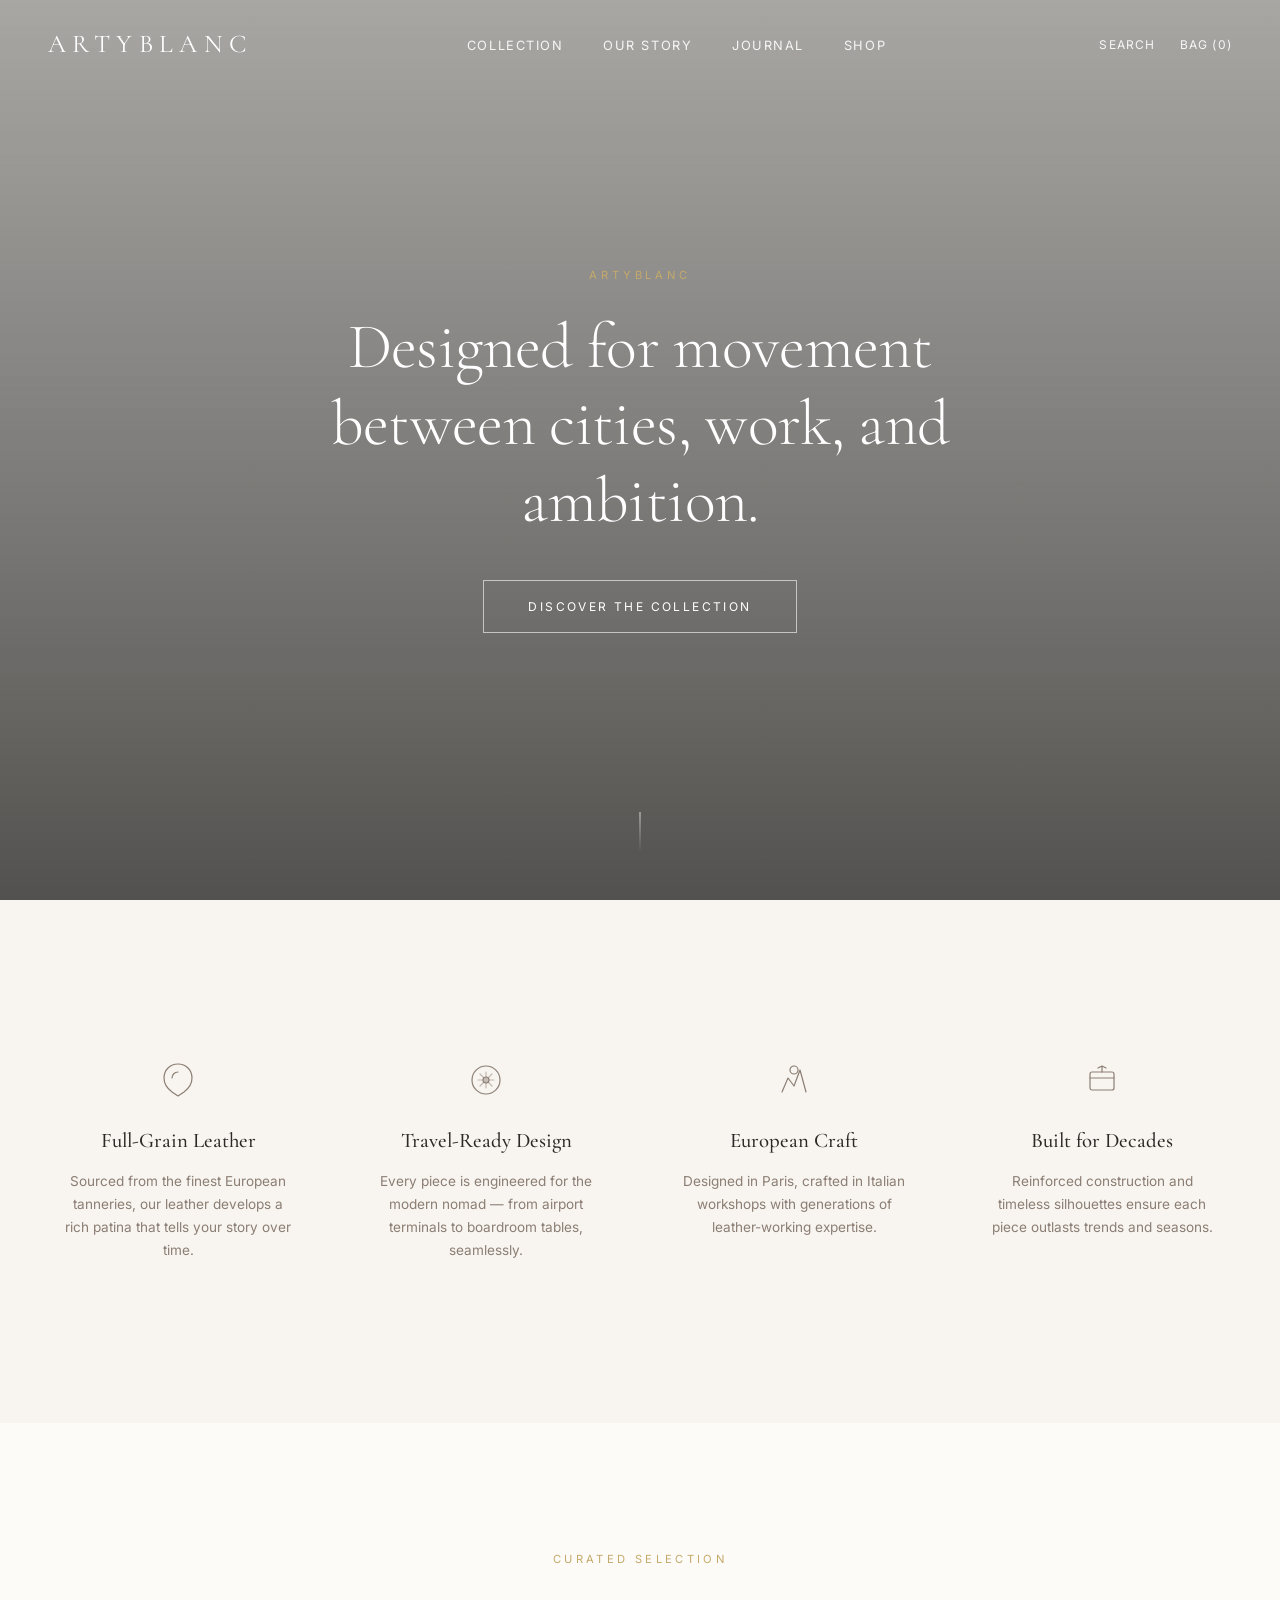
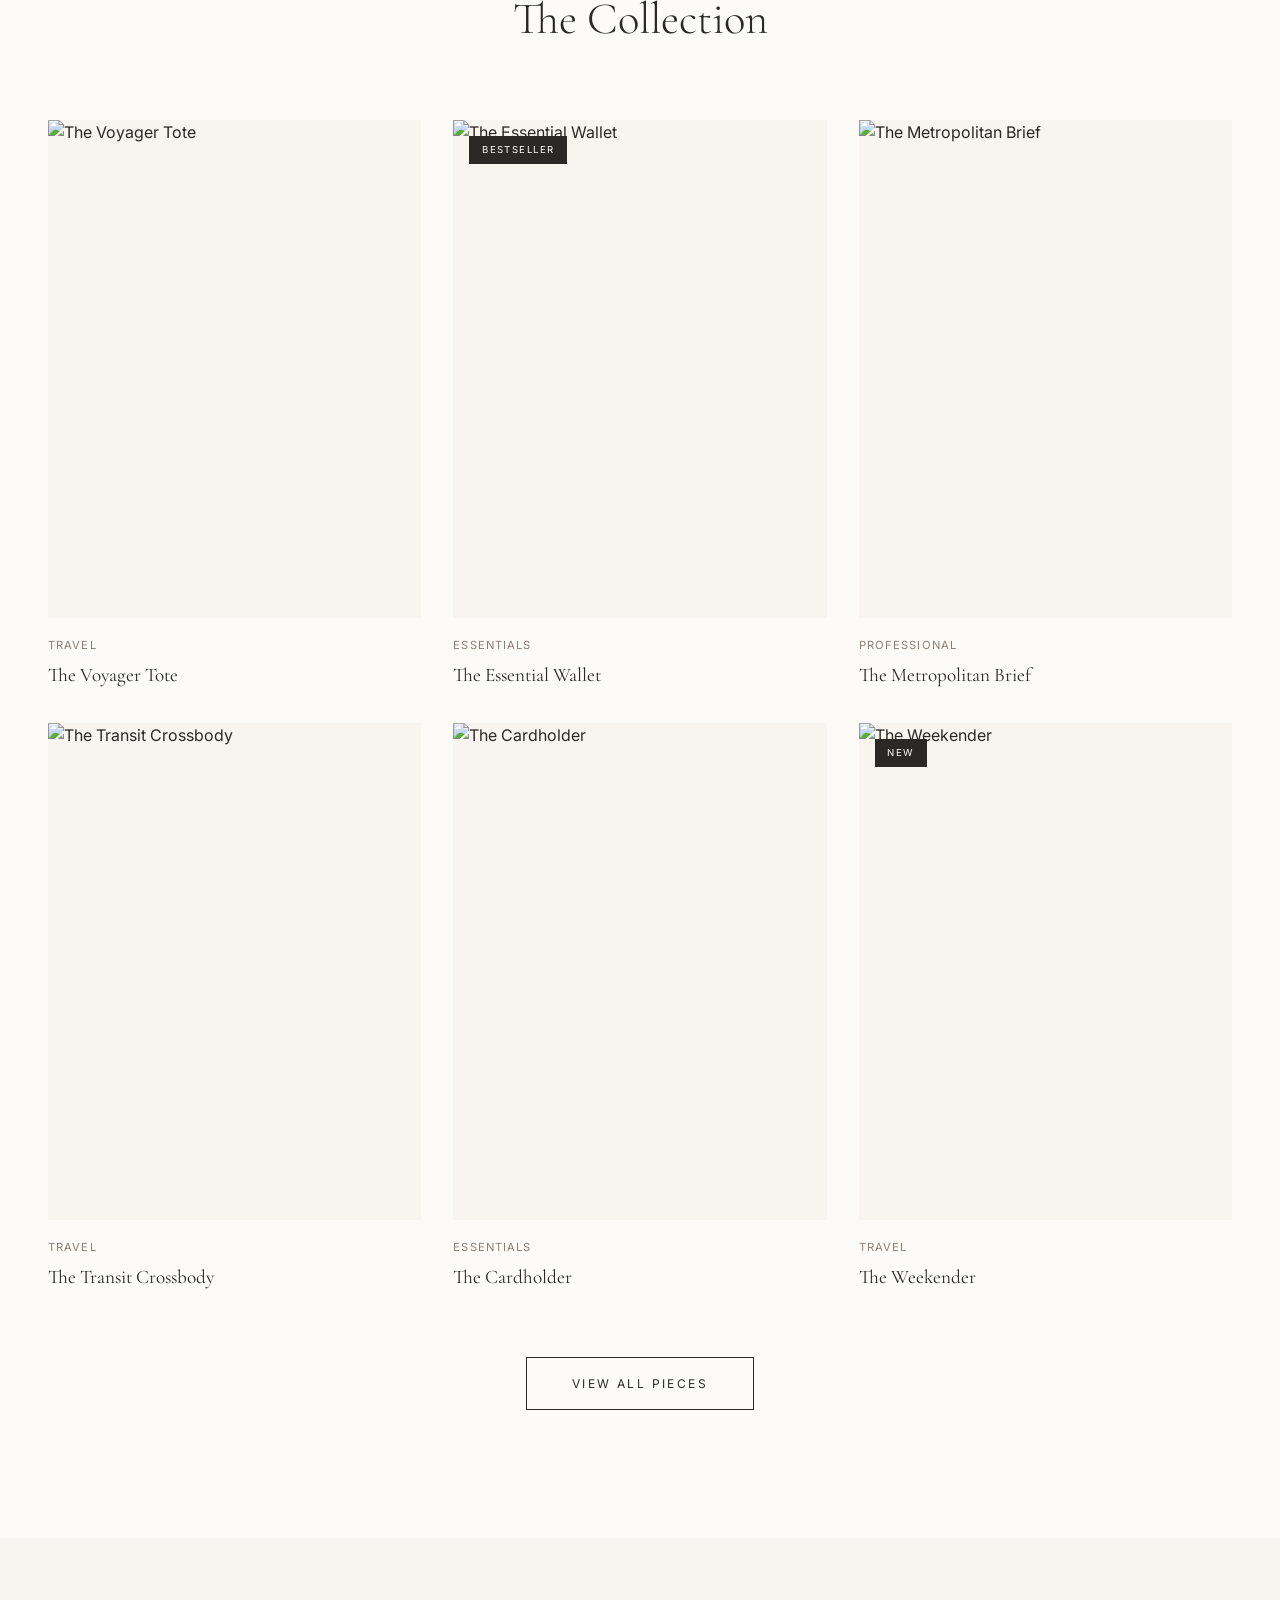
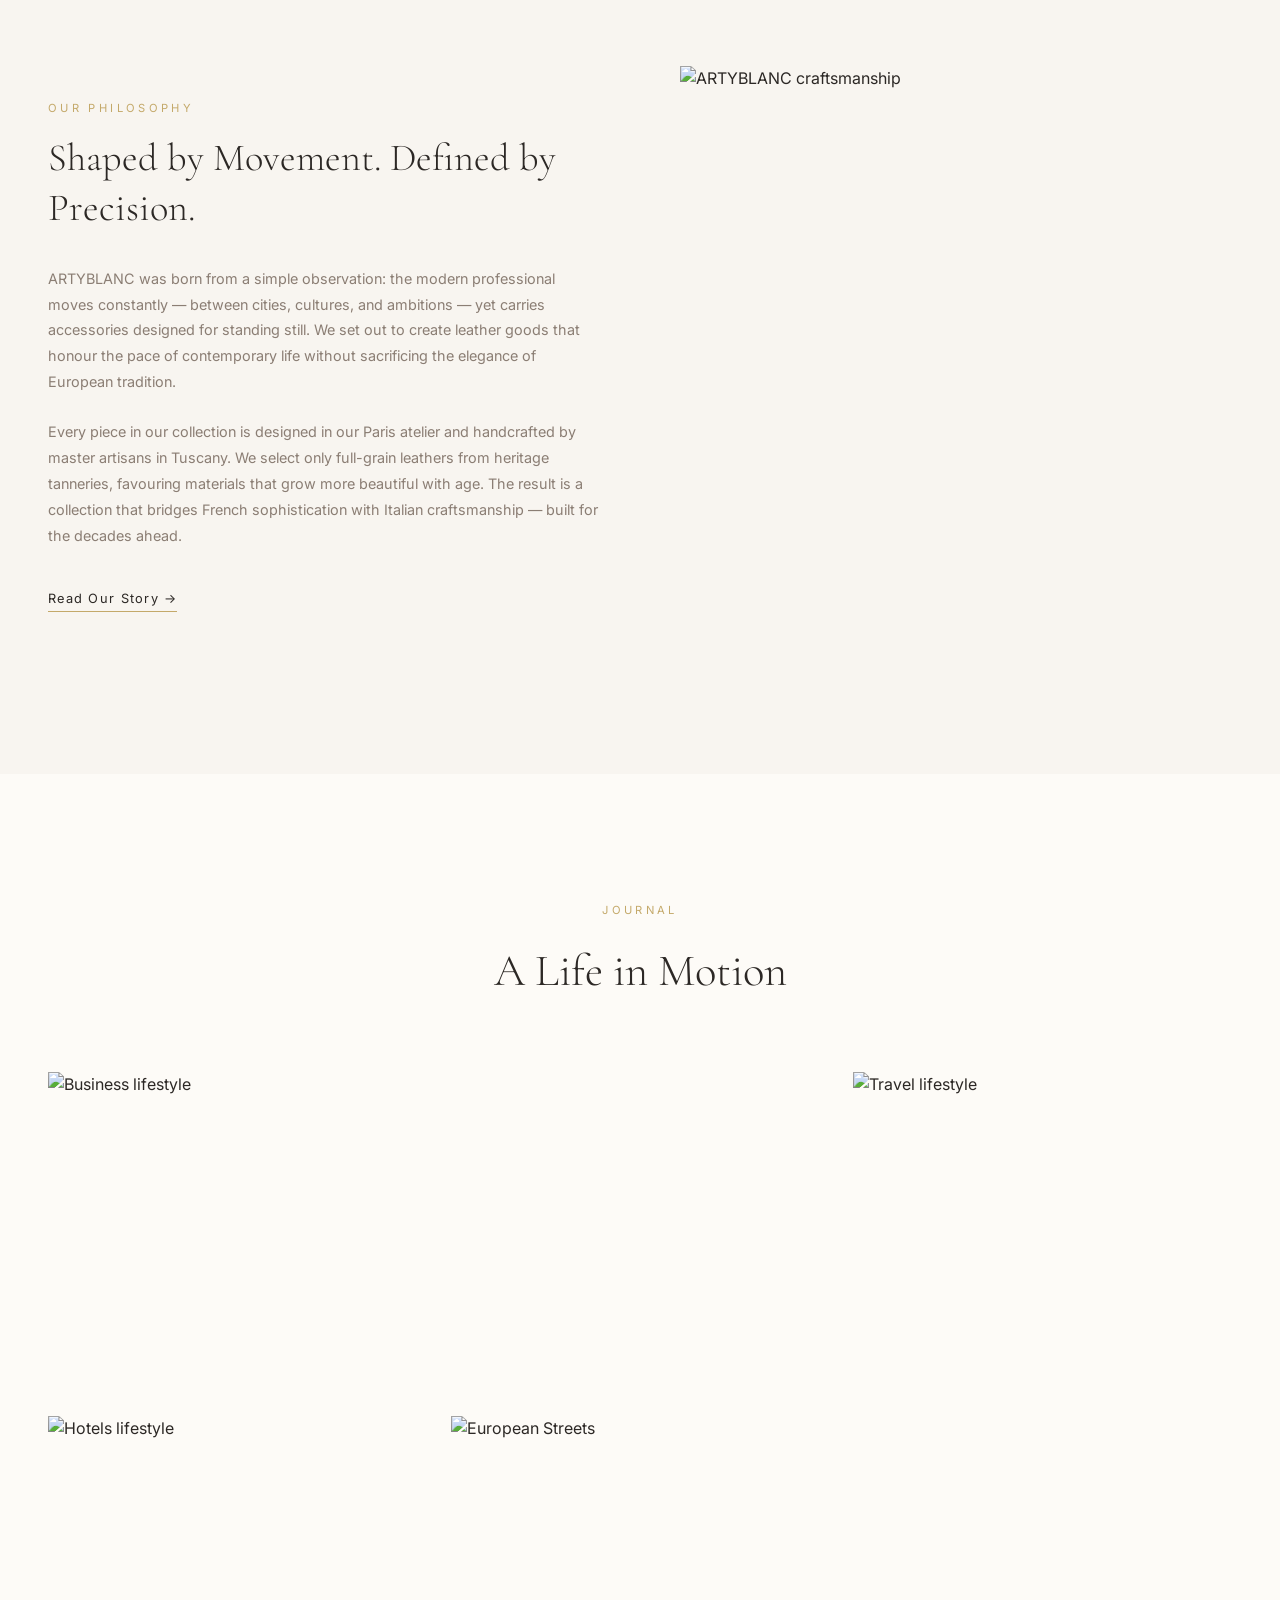
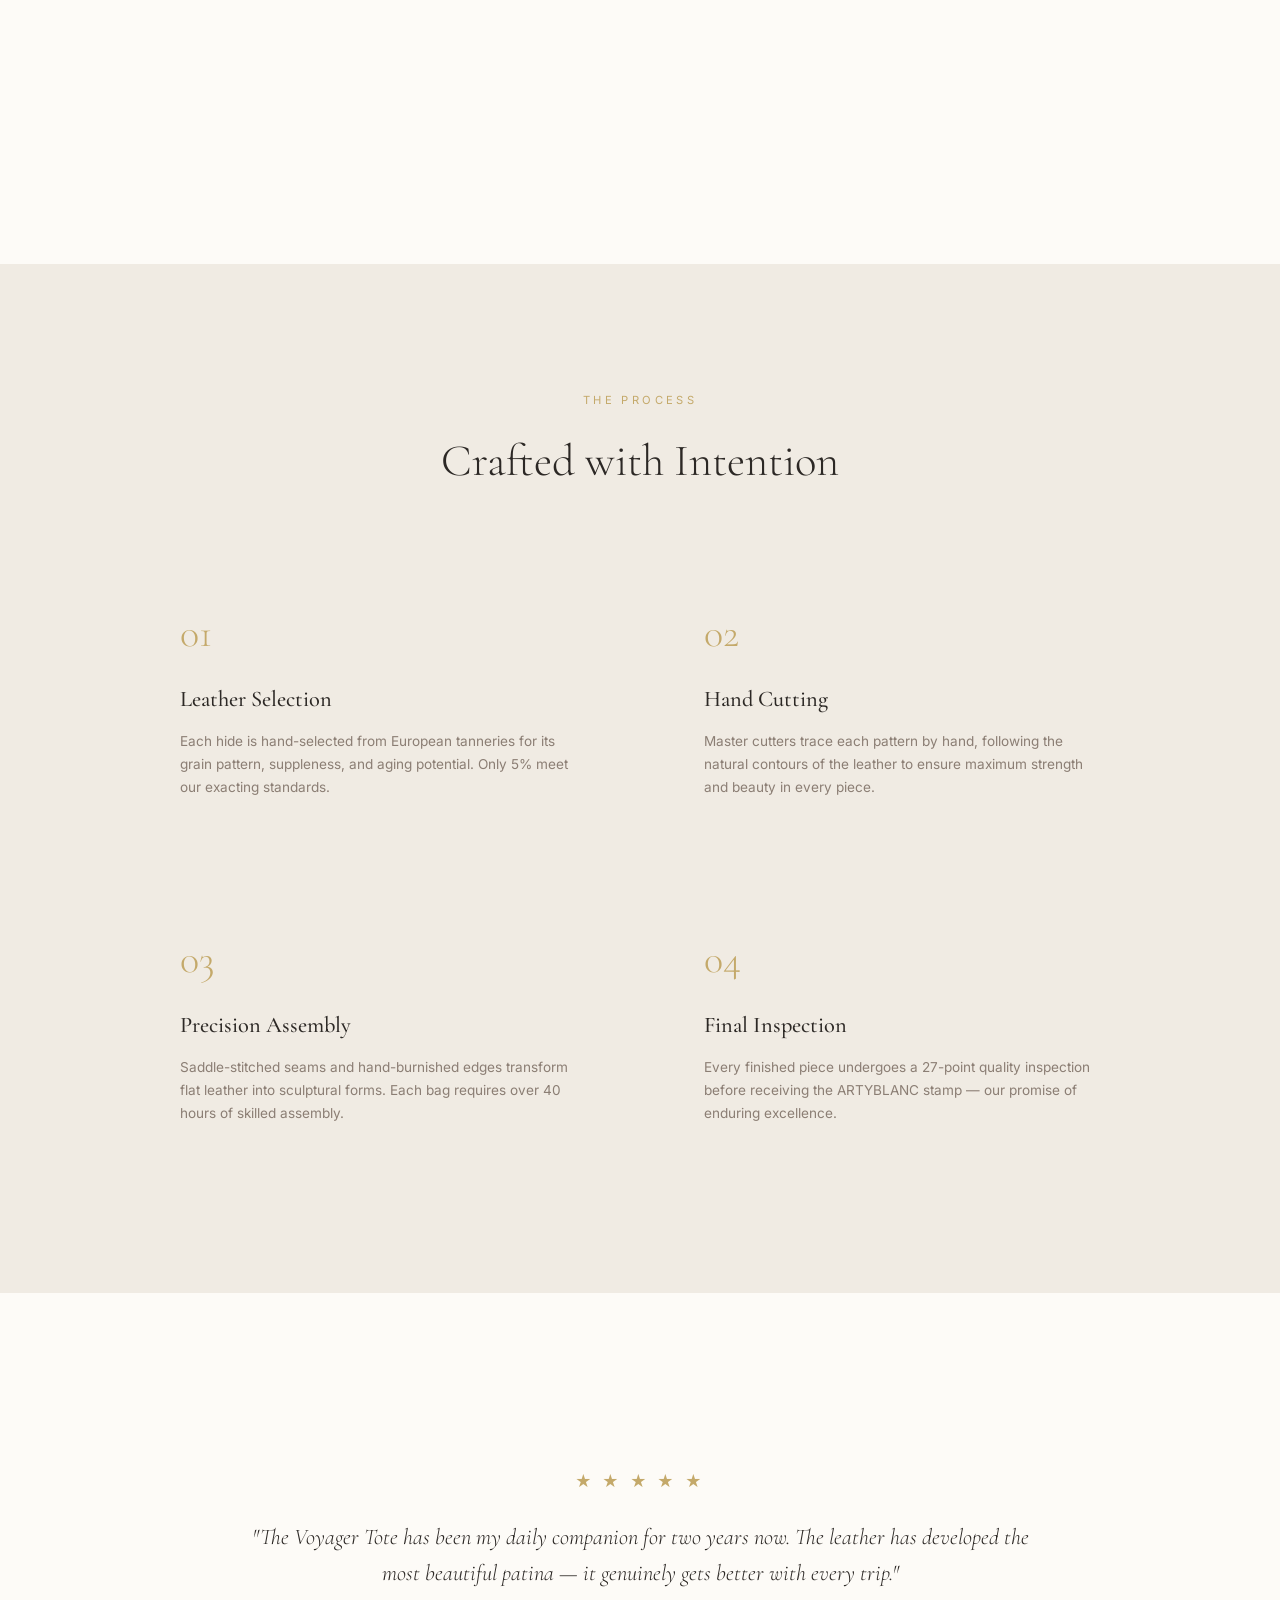
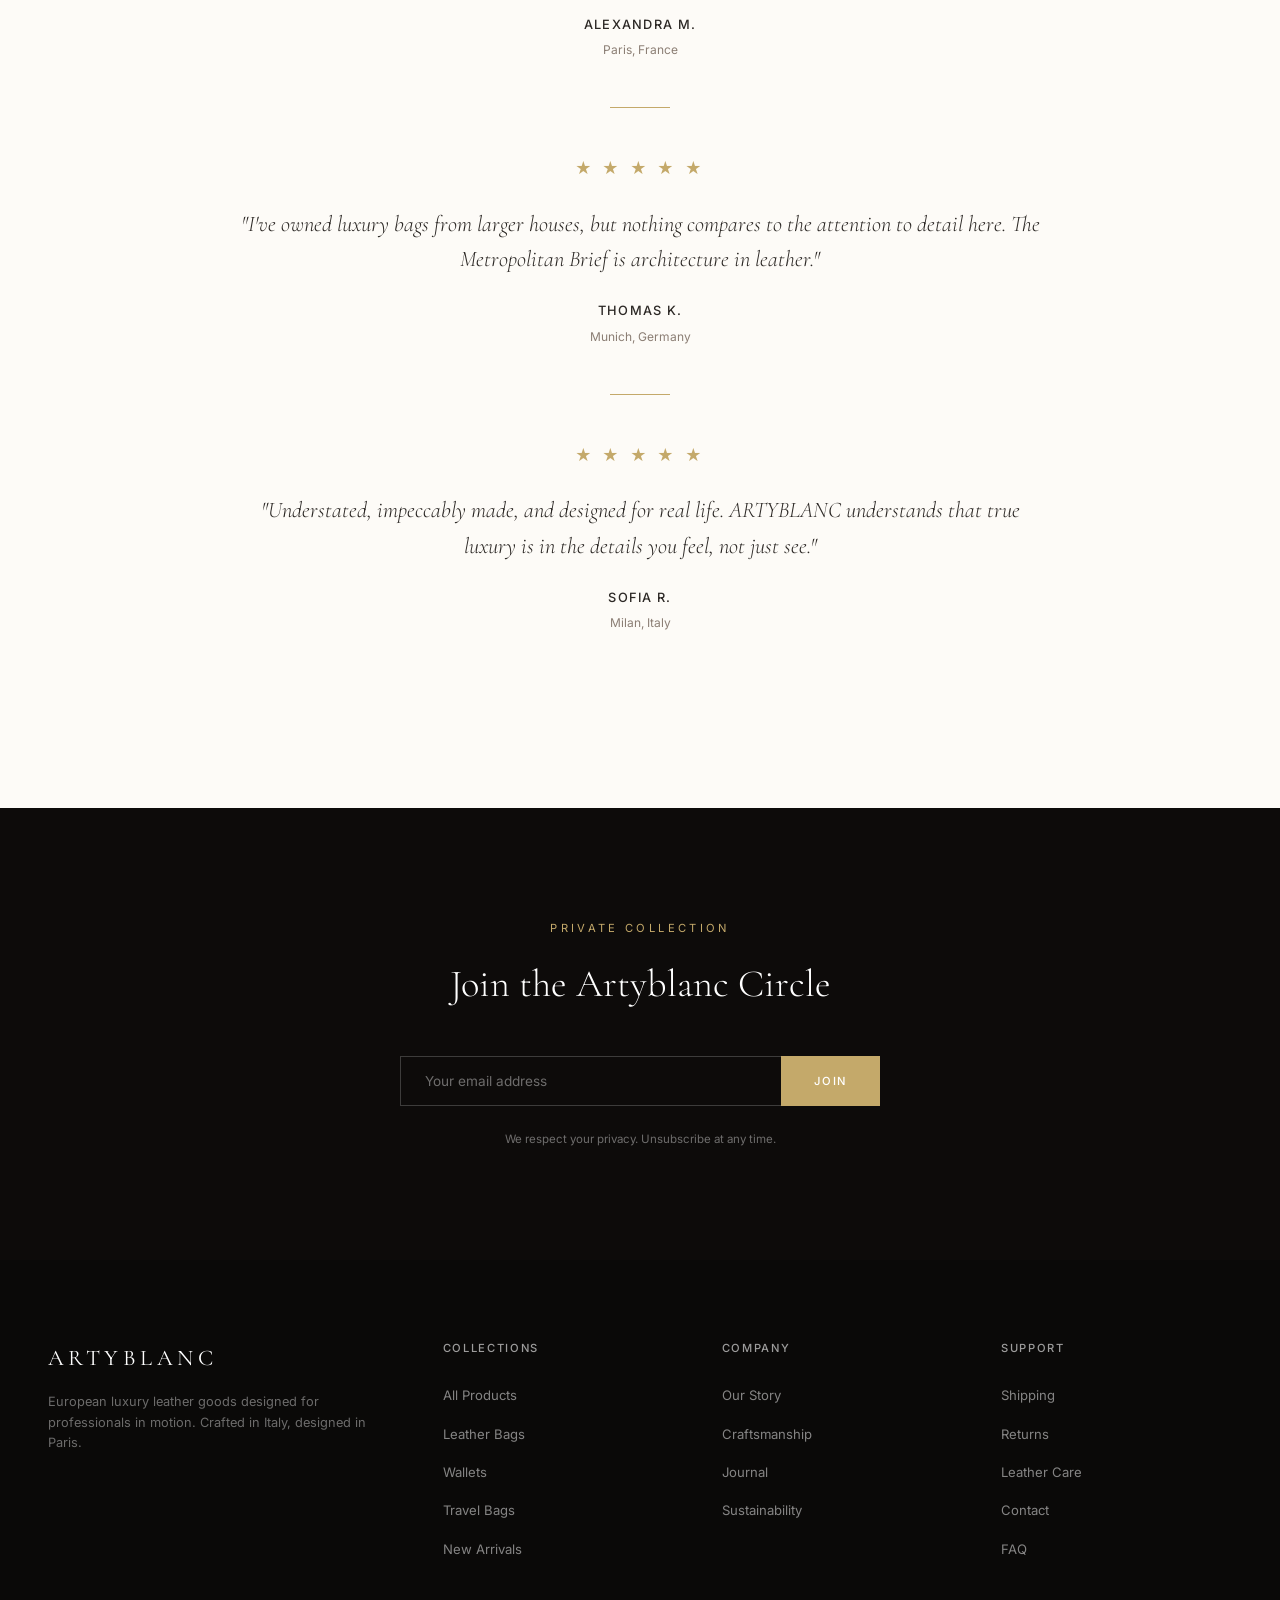
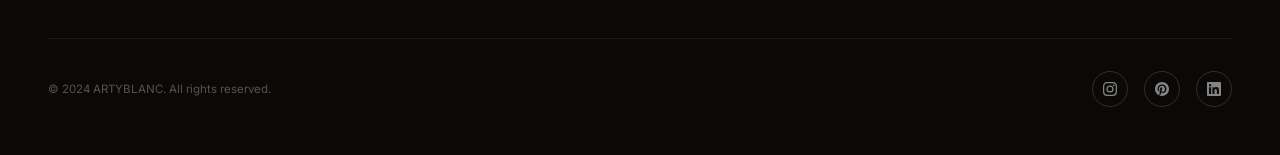
==== commit b594bd75: "Complete rebuild: Premium single-file luxury homepage Rebuilt from scratch as a single self-containe" ====
--- a/index.html
+++ b/index.html
@@ -3,524 +3,1349 @@
 <head>
     <meta charset="UTF-8">
     <meta name="viewport" content="width=device-width, initial-scale=1.0">
-    <title>ARTYBLANC | European Luxury Leather Goods</title>
-    <meta name="description" content="Artyblanc creates European-crafted leather goods for professionals who move between cities, work, and ambition. Full-grain leather bags, wallets, and travel accessories.">
-    <meta name="keywords" content="luxury leather goods, leather bags, leather wallet, travel bags, European craftsmanship">
-
-    <!-- Open Graph -->
-    <meta property="og:title" content="ARTYBLANC | European Luxury Leather Goods">
-    <meta property="og:description" content="Designed for movement between cities, work, and ambition. Full-grain leather goods crafted in the European tradition.">
-    <meta property="og:type" content="website">
-    <meta property="og:url" content="https://artyblanc.com">
-
-    <!-- Fonts -->
+    <title>ARTYBLANC — European Luxury Leather Goods</title>
+    <meta name="description" content="ARTYBLANC crafts premium full-grain leather goods for professionals in motion. European heritage, modern design.">
     <link rel="preconnect" href="https://fonts.googleapis.com">
     <link rel="preconnect" href="https://fonts.gstatic.com" crossorigin>
     <link href="https://fonts.googleapis.com/css2?family=Cormorant+Garamond:ital,wght@0,300;0,400;0,500;0,600;1,300;1,400&family=Inter:wght@300;400;500&display=swap" rel="stylesheet">
-
-    <!-- Stylesheets -->
-    <link rel="stylesheet" href="css/design-system.css">
-    <link rel="stylesheet" href="css/components.css">
-    <link rel="stylesheet" href="css/layouts.css">
-    <link rel="stylesheet" href="css/animations.css">
-
-    <!-- Favicon -->
-    <link rel="icon" type="image/svg+xml" href="data:image/svg+xml,%3Csvg xmlns='http://www.w3.org/2000/svg' viewBox='0 0 32 32'%3E%3Crect width='32' height='32' rx='4' fill='%231A1614'/%3E%3Ctext x='50%25' y='55%25' font-family='Georgia' font-size='18' fill='%23FDFBF7' text-anchor='middle' dominant-baseline='middle'%3EA%3C/text%3E%3C/svg%3E">
+    <style>
+        *, *::before, *::after {
+            margin: 0;
+            padding: 0;
+            box-sizing: border-box;
+        }
+
+        :root {
+            --ivory: #FDFBF7;
+            --cream: #F8F5F0;
+            --sand: #F0EBE3;
+            --taupe: #8B7E74;
+            --charcoal: #2C2825;
+            --gold: #C4A96A;
+            --dark: #0D0B0A;
+            --footer-dark: #0A0908;
+            --font-heading: 'Cormorant Garamond', serif;
+            --font-body: 'Inter', sans-serif;
+        }
+
+        html {
+            scroll-behavior: smooth;
+        }
+
+        body {
+            font-family: var(--font-body);
+            background-color: var(--ivory);
+            color: var(--charcoal);
+            line-height: 1.6;
+            overflow-x: hidden;
+            -webkit-font-smoothing: antialiased;
+        }
+
+        /* Reveal animations */
+        .reveal {
+            opacity: 0;
+            transform: translateY(40px);
+            transition: opacity 0.9s cubic-bezier(0.16, 1, 0.3, 1), transform 0.9s cubic-bezier(0.16, 1, 0.3, 1);
+        }
+
+        .reveal.visible {
+            opacity: 1;
+            transform: translateY(0);
+        }
+
+        @media (prefers-reduced-motion: reduce) {
+            .reveal {
+                opacity: 1;
+                transform: none;
+                transition: none;
+            }
+            .hero__bg {
+                animation: none !important;
+            }
+            .hero__content {
+                opacity: 1 !important;
+                transform: none !important;
+                animation: none !important;
+            }
+            .scroll-indicator {
+                animation: none !important;
+            }
+        }
+
+        /* ===== NAVIGATION ===== */
+        .nav {
+            position: fixed;
+            top: 0;
+            left: 0;
+            right: 0;
+            z-index: 1000;
+            padding: 1.5rem 3rem;
+            display: flex;
+            align-items: center;
+            justify-content: space-between;
+            transition: all 0.4s cubic-bezier(0.16, 1, 0.3, 1);
+        }
+
+        .nav.scrolled {
+            padding: 1rem 3rem;
+            background: rgba(253, 251, 247, 0.85);
+            backdrop-filter: blur(20px) saturate(180%);
+            -webkit-backdrop-filter: blur(20px) saturate(180%);
+            border-bottom: 1px solid rgba(196, 169, 106, 0.1);
+        }
+
+        .nav__logo {
+            font-family: var(--font-heading);
+            font-size: 1.6rem;
+            font-weight: 400;
+            letter-spacing: 0.25em;
+            color: #fff;
+            text-decoration: none;
+            transition: color 0.4s;
+        }
+
+        .nav.scrolled .nav__logo {
+            color: var(--charcoal);
+        }
+
+        .nav__links {
+            display: flex;
+            align-items: center;
+            gap: 2.5rem;
+            list-style: none;
+        }
+
+        .nav__links a {
+            font-size: 0.8rem;
+            font-weight: 400;
+            letter-spacing: 0.12em;
+            text-transform: uppercase;
+            color: rgba(255, 255, 255, 0.9);
+            text-decoration: none;
+            transition: color 0.3s, opacity 0.3s;
+            position: relative;
+        }
+
+        .nav__links a::after {
+            content: '';
+            position: absolute;
+            bottom: -4px;
+            left: 0;
+            width: 0;
+            height: 1px;
+            background: var(--gold);
+            transition: width 0.3s;
+        }
+
+        .nav__links a:hover::after {
+            width: 100%;
+        }
+
+        .nav.scrolled .nav__links a {
+            color: var(--charcoal);
+        }
+
+        .nav__actions {
+            display: flex;
+            align-items: center;
+            gap: 1.5rem;
+        }
+
+        .nav__actions a {
+            font-size: 0.75rem;
+            font-weight: 400;
+            letter-spacing: 0.1em;
+            text-transform: uppercase;
+            color: rgba(255, 255, 255, 0.9);
+            text-decoration: none;
+            transition: color 0.3s;
+        }
+
+        .nav.scrolled .nav__actions a {
+            color: var(--charcoal);
+        }
+
+        .nav__hamburger {
+            display: none;
+            flex-direction: column;
+            gap: 5px;
+            cursor: pointer;
+            padding: 5px;
+        }
+
+        .nav__hamburger span {
+            width: 24px;
+            height: 1.5px;
+            background: #fff;
+            transition: background 0.3s;
+        }
+
+        .nav.scrolled .nav__hamburger span {
+            background: var(--charcoal);
+        }
+
+        /* ===== HERO ===== */
+        .hero {
+            position: relative;
+            height: 100vh;
+            min-height: 700px;
+            display: flex;
+            align-items: center;
+            justify-content: center;
+            overflow: hidden;
+        }
+
+        .hero__bg {
+            position: absolute;
+            inset: 0;
+            background: url('https://images.unsplash.com/photo-1436491865332-7a61a109db05?w=1920&q=85&auto=format&fit=crop') center/cover no-repeat;
+            animation: heroZoom 20s ease-out forwards;
+        }
+
+        @keyframes heroZoom {
+            from { transform: scale(1); }
+            to { transform: scale(1.08); }
+        }
+
+        .hero__overlay {
+            position: absolute;
+            inset: 0;
+            background: linear-gradient(180deg, rgba(10,9,8,0.35) 0%, rgba(10,9,8,0.55) 60%, rgba(10,9,8,0.7) 100%);
+        }
+
+        .hero__content {
+            position: relative;
+            z-index: 2;
+            text-align: center;
+            max-width: 820px;
+            padding: 0 2rem;
+            opacity: 0;
+            transform: translateY(30px);
+            animation: heroFadeIn 1.2s cubic-bezier(0.16, 1, 0.3, 1) 0.5s forwards;
+        }
+
+        @keyframes heroFadeIn {
+            to { opacity: 1; transform: translateY(0); }
+        }
+
+        .hero__overline {
+            font-family: var(--font-body);
+            font-size: 0.7rem;
+            font-weight: 400;
+            letter-spacing: 0.35em;
+            text-transform: uppercase;
+            color: var(--gold);
+            margin-bottom: 1.5rem;
+            font-variant: small-caps;
+        }
+
+        .hero__title {
+            font-family: var(--font-heading);
+            font-size: clamp(2.2rem, 5vw, 4rem);
+            font-weight: 300;
+            line-height: 1.2;
+            color: #fff;
+            margin-bottom: 2.5rem;
+            letter-spacing: -0.01em;
+        }
+
+        .hero__cta {
+            display: inline-block;
+            padding: 1rem 2.8rem;
+            border: 1px solid rgba(255,255,255,0.6);
+            color: #fff;
+            font-size: 0.75rem;
+            font-weight: 400;
+            letter-spacing: 0.2em;
+            text-transform: uppercase;
+            text-decoration: none;
+            transition: all 0.4s;
+        }
+
+        .hero__cta:hover {
+            background: #fff;
+            color: var(--charcoal);
+            border-color: #fff;
+        }
+
+        .scroll-indicator {
+            position: absolute;
+            bottom: 3rem;
+            left: 50%;
+            transform: translateX(-50%);
+            z-index: 2;
+            display: flex;
+            flex-direction: column;
+            align-items: center;
+            gap: 0.5rem;
+        }
+
+        .scroll-indicator__line {
+            width: 1px;
+            height: 40px;
+            background: linear-gradient(to bottom, rgba(255,255,255,0.8), transparent);
+            animation: scrollPulse 2s ease-in-out infinite;
+        }
+
+        @keyframes scrollPulse {
+            0%, 100% { opacity: 0.4; transform: scaleY(0.6); }
+            50% { opacity: 1; transform: scaleY(1); }
+        }
+
+        /* ===== BRAND VALUES ===== */
+        .values {
+            background: var(--cream);
+            padding: 8rem 3rem;
+        }
+
+        .values__grid {
+            max-width: 1200px;
+            margin: 0 auto;
+            display: grid;
+            grid-template-columns: repeat(4, 1fr);
+            gap: 3rem;
+        }
+
+        .values__item {
+            text-align: center;
+            padding: 2rem 1rem;
+        }
+
+        .values__icon {
+            width: 40px;
+            height: 40px;
+            margin: 0 auto 1.5rem;
+            color: var(--taupe);
+        }
+
+        .values__icon svg {
+            width: 100%;
+            height: 100%;
+            stroke: currentColor;
+            fill: none;
+            stroke-width: 1.2;
+        }
+
+        .values__title {
+            font-family: var(--font-heading);
+            font-size: 1.3rem;
+            font-weight: 500;
+            margin-bottom: 0.8rem;
+            color: var(--charcoal);
+        }
+
+        .values__desc {
+            font-size: 0.85rem;
+            color: var(--taupe);
+            line-height: 1.7;
+        }
+
+        /* ===== FEATURED COLLECTION ===== */
+        .collection {
+            padding: 8rem 3rem;
+            max-width: 1300px;
+            margin: 0 auto;
+        }
+
+        .section-header {
+            text-align: center;
+            margin-bottom: 4rem;
+        }
+
+        .section-overline {
+            font-size: 0.7rem;
+            font-weight: 400;
+            letter-spacing: 0.3em;
+            text-transform: uppercase;
+            color: var(--gold);
+            margin-bottom: 1rem;
+            display: block;
+        }
+
+        .section-title {
+            font-family: var(--font-heading);
+            font-size: clamp(2rem, 3.5vw, 2.8rem);
+            font-weight: 300;
+            color: var(--charcoal);
+        }
+
+        .collection__grid {
+            display: grid;
+            grid-template-columns: repeat(3, 1fr);
+            gap: 2rem;
+            margin-bottom: 4rem;
+        }
+
+        .product-card {
+            position: relative;
+            overflow: hidden;
+            cursor: pointer;
+        }
+
+        .product-card__image {
+            position: relative;
+            aspect-ratio: 3/4;
+            overflow: hidden;
+            background: var(--cream);
+        }
+
+        .product-card__image img {
+            width: 100%;
+            height: 100%;
+            object-fit: cover;
+            transition: transform 0.7s cubic-bezier(0.16, 1, 0.3, 1);
+        }
+
+        .product-card:hover .product-card__image img {
+            transform: scale(1.06);
+        }
+
+        .product-card__overlay {
+            position: absolute;
+            inset: 0;
+            background: rgba(44, 40, 37, 0.4);
+            display: flex;
+            align-items: center;
+            justify-content: center;
+            opacity: 0;
+            transition: opacity 0.4s;
+        }
+
+        .product-card:hover .product-card__overlay {
+            opacity: 1;
+        }
+
+        .product-card__overlay-btn {
+            padding: 0.8rem 2rem;
+            border: 1px solid #fff;
+            color: #fff;
+            font-size: 0.7rem;
+            letter-spacing: 0.15em;
+            text-transform: uppercase;
+            text-decoration: none;
+            transform: translateY(20px);
+            transition: transform 0.4s cubic-bezier(0.16, 1, 0.3, 1), background 0.3s;
+        }
+
+        .product-card:hover .product-card__overlay-btn {
+            transform: translateY(0);
+        }
+
+        .product-card__overlay-btn:hover {
+            background: #fff;
+            color: var(--charcoal);
+        }
+
+        .product-card__badge {
+            position: absolute;
+            top: 1rem;
+            left: 1rem;
+            background: var(--charcoal);
+            color: #fff;
+            font-size: 0.6rem;
+            letter-spacing: 0.15em;
+            text-transform: uppercase;
+            padding: 0.4rem 0.8rem;
+            z-index: 2;
+        }
+
+        .product-card__info {
+            padding: 1.2rem 0 0;
+        }
+
+        .product-card__category {
+            font-size: 0.7rem;
+            letter-spacing: 0.1em;
+            text-transform: uppercase;
+            color: var(--taupe);
+            margin-bottom: 0.3rem;
+        }
+
+        .product-card__name {
+            font-family: var(--font-heading);
+            font-size: 1.2rem;
+            font-weight: 400;
+            color: var(--charcoal);
+        }
+
+        .collection__more {
+            text-align: center;
+        }
+
+        .btn-outline {
+            display: inline-block;
+            padding: 1rem 2.8rem;
+            border: 1px solid var(--charcoal);
+            color: var(--charcoal);
+            font-size: 0.75rem;
+            font-weight: 400;
+            letter-spacing: 0.2em;
+            text-transform: uppercase;
+            text-decoration: none;
+            transition: all 0.4s;
+        }
+
+        .btn-outline:hover {
+            background: var(--charcoal);
+            color: #fff;
+        }
+
+        /* ===== BRAND STORY ===== */
+        .story {
+            background: var(--cream);
+            padding: 8rem 3rem;
+        }
+
+        .story__inner {
+            max-width: 1200px;
+            margin: 0 auto;
+            display: grid;
+            grid-template-columns: 1fr 1fr;
+            gap: 5rem;
+            align-items: center;
+        }
+
+        .story__text .section-overline {
+            text-align: left;
+        }
+
+        .story__title {
+            font-family: var(--font-heading);
+            font-size: clamp(1.8rem, 3vw, 2.5rem);
+            font-weight: 300;
+            line-height: 1.3;
+            margin-bottom: 2rem;
+            color: var(--charcoal);
+        }
+
+        .story__paragraph {
+            font-size: 0.9rem;
+            line-height: 1.8;
+            color: var(--taupe);
+            margin-bottom: 1.5rem;
+        }
+
+        .story__link {
+            display: inline-block;
+            margin-top: 1rem;
+            font-size: 0.8rem;
+            letter-spacing: 0.1em;
+            color: var(--charcoal);
+            text-decoration: none;
+            border-bottom: 1px solid var(--gold);
+            padding-bottom: 2px;
+            transition: color 0.3s;
+        }
+
+        .story__link:hover {
+            color: var(--gold);
+        }
+
+        .story__image {
+            height: 580px;
+            overflow: hidden;
+        }
+
+        .story__image img {
+            width: 100%;
+            height: 100%;
+            object-fit: cover;
+        }
+
+        /* ===== LIFESTYLE EDITORIAL ===== */
+        .editorial {
+            padding: 8rem 3rem;
+            max-width: 1300px;
+            margin: 0 auto;
+        }
+
+        .editorial__grid {
+            display: grid;
+            grid-template-columns: repeat(3, 1fr);
+            grid-auto-rows: 320px;
+            gap: 1.5rem;
+        }
+
+        .editorial__item {
+            position: relative;
+            overflow: hidden;
+            cursor: pointer;
+        }
+
+        .editorial__item--wide {
+            grid-column: span 2;
+        }
+
+        .editorial__item img {
+            width: 100%;
+            height: 100%;
+            object-fit: cover;
+            transition: transform 0.7s cubic-bezier(0.16, 1, 0.3, 1);
+        }
+
+        .editorial__item:hover img {
+            transform: scale(1.05);
+        }
+
+        .editorial__caption {
+            position: absolute;
+            bottom: 0;
+            left: 0;
+            right: 0;
+            padding: 2rem 1.5rem 1.5rem;
+            background: linear-gradient(to top, rgba(10,9,8,0.7), transparent);
+            color: #fff;
+            font-size: 0.75rem;
+            letter-spacing: 0.15em;
+            text-transform: uppercase;
+            opacity: 0;
+            transform: translateY(10px);
+            transition: opacity 0.4s, transform 0.4s;
+        }
+
+        .editorial__item:hover .editorial__caption {
+            opacity: 1;
+            transform: translateY(0);
+        }
+
+        /* ===== CRAFTSMANSHIP ===== */
+        .craftsmanship {
+            background: var(--sand);
+            padding: 8rem 3rem;
+        }
+
+        .craftsmanship__grid {
+            max-width: 1000px;
+            margin: 3rem auto 0;
+            display: grid;
+            grid-template-columns: repeat(2, 1fr);
+            gap: 3rem;
+        }
+
+        .craft-step {
+            padding: 2.5rem;
+        }
+
+        .craft-step__number {
+            font-family: var(--font-heading);
+            font-size: 2.5rem;
+            font-weight: 300;
+            color: var(--gold);
+            margin-bottom: 1rem;
+        }
+
+        .craft-step__title {
+            font-family: var(--font-heading);
+            font-size: 1.4rem;
+            font-weight: 500;
+            margin-bottom: 0.8rem;
+            color: var(--charcoal);
+        }
+
+        .craft-step__desc {
+            font-size: 0.85rem;
+            line-height: 1.7;
+            color: var(--taupe);
+        }
+
+        /* ===== TESTIMONIALS ===== */
+        .testimonials {
+            padding: 8rem 3rem;
+            max-width: 900px;
+            margin: 0 auto;
+            text-align: center;
+        }
+
+        .testimonial {
+            padding: 3rem 0;
+        }
+
+        .testimonial__stars {
+            color: var(--gold);
+            font-size: 1rem;
+            letter-spacing: 0.2em;
+            margin-bottom: 1.5rem;
+        }
+
+        .testimonial__quote {
+            font-family: var(--font-heading);
+            font-size: 1.4rem;
+            font-style: italic;
+            font-weight: 300;
+            line-height: 1.6;
+            color: var(--charcoal);
+            margin-bottom: 1.5rem;
+        }
+
+        .testimonial__author {
+            font-size: 0.8rem;
+            font-weight: 500;
+            letter-spacing: 0.1em;
+            text-transform: uppercase;
+            color: var(--charcoal);
+        }
+
+        .testimonial__city {
+            font-size: 0.75rem;
+            color: var(--taupe);
+            margin-top: 0.3rem;
+        }
+
+        .testimonial-divider {
+            width: 60px;
+            height: 1px;
+            background: var(--gold);
+            margin: 0 auto;
+        }
+
+        /* ===== NEWSLETTER ===== */
+        .newsletter {
+            background: var(--dark);
+            padding: 7rem 3rem;
+            text-align: center;
+        }
+
+        .newsletter__overline {
+            font-size: 0.7rem;
+            letter-spacing: 0.3em;
+            text-transform: uppercase;
+            color: var(--gold);
+            margin-bottom: 1rem;
+        }
+
+        .newsletter__title {
+            font-family: var(--font-heading);
+            font-size: clamp(1.8rem, 3vw, 2.5rem);
+            font-weight: 300;
+            color: #fff;
+            margin-bottom: 2.5rem;
+        }
+
+        .newsletter__form {
+            display: flex;
+            max-width: 480px;
+            margin: 0 auto 1.5rem;
+            gap: 0;
+        }
+
+        .newsletter__input {
+            flex: 1;
+            padding: 1rem 1.5rem;
+            border: 1px solid rgba(255,255,255,0.2);
+            border-right: none;
+            background: transparent;
+            color: #fff;
+            font-family: var(--font-body);
+            font-size: 0.85rem;
+            outline: none;
+            transition: border-color 0.3s;
+        }
+
+        .newsletter__input::placeholder {
+            color: rgba(255,255,255,0.4);
+        }
+
+        .newsletter__input:focus {
+            border-color: var(--gold);
+        }
+
+        .newsletter__btn {
+            padding: 1rem 2rem;
+            background: var(--gold);
+            border: 1px solid var(--gold);
+            color: #fff;
+            font-family: var(--font-body);
+            font-size: 0.7rem;
+            font-weight: 500;
+            letter-spacing: 0.15em;
+            text-transform: uppercase;
+            cursor: pointer;
+            transition: background 0.3s;
+        }
+
+        .newsletter__btn:hover {
+            background: #b8985c;
+        }
+
+        .newsletter__privacy {
+            font-size: 0.72rem;
+            color: rgba(255,255,255,0.4);
+        }
+
+        /* ===== FOOTER ===== */
+        .footer {
+            background: var(--footer-dark);
+            padding: 5rem 3rem 3rem;
+        }
+
+        .footer__grid {
+            max-width: 1200px;
+            margin: 0 auto;
+            display: grid;
+            grid-template-columns: 1.5fr 1fr 1fr 1fr;
+            gap: 3rem;
+        }
+
+        .footer__brand-logo {
+            font-family: var(--font-heading);
+            font-size: 1.4rem;
+            letter-spacing: 0.2em;
+            color: #fff;
+            margin-bottom: 1rem;
+        }
+
+        .footer__brand-tagline {
+            font-size: 0.8rem;
+            color: rgba(255,255,255,0.4);
+            line-height: 1.6;
+        }
+
+        .footer__col-title {
+            font-size: 0.7rem;
+            font-weight: 500;
+            letter-spacing: 0.15em;
+            text-transform: uppercase;
+            color: rgba(255,255,255,0.6);
+            margin-bottom: 1.5rem;
+        }
+
+        .footer__col ul {
+            list-style: none;
+        }
+
+        .footer__col ul li {
+            margin-bottom: 0.8rem;
+        }
+
+        .footer__col ul li a {
+            font-size: 0.82rem;
+            color: rgba(255,255,255,0.5);
+            text-decoration: none;
+            transition: color 0.3s;
+        }
+
+        .footer__col ul li a:hover {
+            color: var(--gold);
+        }
+
+        .footer__bottom {
+            max-width: 1200px;
+            margin: 4rem auto 0;
+            padding-top: 2rem;
+            border-top: 1px solid rgba(255,255,255,0.08);
+            display: flex;
+            align-items: center;
+            justify-content: space-between;
+        }
+
+        .footer__copyright {
+            font-size: 0.72rem;
+            color: rgba(255,255,255,0.3);
+        }
+
+        .footer__socials {
+            display: flex;
+            gap: 1rem;
+        }
+
+        .footer__socials a {
+            width: 36px;
+            height: 36px;
+            border-radius: 50%;
+            border: 1px solid rgba(255,255,255,0.15);
+            display: flex;
+            align-items: center;
+            justify-content: center;
+            transition: border-color 0.3s, background 0.3s;
+        }
+
+        .footer__socials a:hover {
+            border-color: var(--gold);
+            background: rgba(196, 169, 106, 0.1);
+        }
+
+        .footer__socials svg {
+            width: 14px;
+            height: 14px;
+            fill: rgba(255,255,255,0.5);
+        }
+
+        /* ===== RESPONSIVE ===== */
+        @media (max-width: 1024px) {
+            .values__grid {
+                grid-template-columns: repeat(2, 1fr);
+            }
+            .collection__grid {
+                grid-template-columns: repeat(2, 1fr);
+            }
+            .story__inner {
+                gap: 3rem;
+            }
+            .editorial__grid {
+                grid-auto-rows: 260px;
+            }
+            .footer__grid {
+                grid-template-columns: repeat(2, 1fr);
+            }
+        }
+
+        @media (max-width: 768px) {
+            .nav {
+                padding: 1.2rem 1.5rem;
+            }
+            .nav__links {
+                display: none;
+            }
+            .nav__hamburger {
+                display: flex;
+            }
+            .hero__title {
+                font-size: 2rem;
+            }
+            .values__grid {
+                grid-template-columns: 1fr 1fr;
+                gap: 2rem;
+            }
+            .collection__grid {
+                grid-template-columns: repeat(2, 1fr);
+                gap: 1.5rem;
+            }
+            .story__inner {
+                grid-template-columns: 1fr;
+                gap: 3rem;
+            }
+            .story__image {
+                height: 400px;
+            }
+            .editorial__grid {
+                grid-template-columns: 1fr 1fr;
+                grid-auto-rows: 220px;
+            }
+            .editorial__item--wide {
+                grid-column: span 2;
+            }
+            .craftsmanship__grid {
+                grid-template-columns: 1fr;
+            }
+            .footer__grid {
+                grid-template-columns: 1fr 1fr;
+            }
+            .footer__bottom {
+                flex-direction: column;
+                gap: 1.5rem;
+                text-align: center;
+            }
+        }
+
+        @media (max-width: 480px) {
+            .nav {
+                padding: 1rem;
+            }
+            .values__grid {
+                grid-template-columns: 1fr;
+            }
+            .collection__grid {
+                grid-template-columns: 1fr;
+            }
+            .editorial__grid {
+                grid-template-columns: 1fr;
+                grid-auto-rows: 250px;
+            }
+            .editorial__item--wide {
+                grid-column: span 1;
+            }
+            .newsletter__form {
+                flex-direction: column;
+            }
+            .newsletter__input {
+                border-right: 1px solid rgba(255,255,255,0.2);
+                border-bottom: none;
+            }
+            .footer__grid {
+                grid-template-columns: 1fr;
+            }
+        }
+    </style>
 </head>
 <body>
-
-    <!-- Skip Link -->
-    <a href="#main-content" class="skip-link">Skip to main content</a>
-
-
-    <!-- ═══════════════ NAVIGATION ═══════════════ -->
-    <nav class="nav" id="mainNav" aria-label="Main navigation">
-        <div class="nav__inner">
-            <a href="/" class="nav__logo" aria-label="Artyblanc home">ARTYBLANC</a>
-            <div class="nav__menu" role="navigation">
-                <a href="pages/shop.html" class="nav__link">Shop</a>
-                <a href="#collection" class="nav__link">Collection</a>
-                <a href="pages/about.html" class="nav__link">Our Story</a>
-                <a href="#editorial" class="nav__link">Journal</a>
-                <a href="pages/contact.html" class="nav__link">Contact</a>
-            </div>
-            <div class="nav__actions">
-                <a href="pages/shop.html" class="nav__action">Search</a>
-                <a href="#" class="nav__action">Cart (0)</a>
-            </div>
-            <button class="nav__toggle" aria-label="Open menu" aria-expanded="false">
-                <span></span>
-                <span></span>
-                <span></span>
-            </button>
+    <!-- NAVIGATION -->
+    <nav class="nav" id="nav">
+        <a href="#" class="nav__logo">ARTYBLANC</a>
+        <ul class="nav__links">
+            <li><a href="#collection">Collection</a></li>
+            <li><a href="#story">Our Story</a></li>
+            <li><a href="#editorial">Journal</a></li>
+            <li><a href="#collection">Shop</a></li>
+        </ul>
+        <div class="nav__actions">
+            <a href="#">Search</a>
+            <a href="#">Bag (0)</a>
+        </div>
+        <div class="nav__hamburger" aria-label="Menu">
+            <span></span>
+            <span></span>
+            <span></span>
         </div>
     </nav>
 
-    <main id="main-content">
-
-    <!-- ═══════════════ SECTION 1: HERO ═══════════════ -->
-    <section class="hero" id="hero" aria-label="Hero">
-        <div class="hero__bg">
-            <div class="hero__overlay"></div>
-            <img 
-                src="https://images.unsplash.com/photo-1436491865332-7a61a109db05?w=1920&q=80&auto=format" 
-                alt="Business professional walking through luxury airport terminal with leather bag" 
-                class="hero__bg-image"
-                loading="eager"
-                fetchpriority="high">
-        </div>
+    <!-- HERO -->
+    <section class="hero">
+        <div class="hero__bg"></div>
+        <div class="hero__overlay"></div>
         <div class="hero__content">
             <p class="hero__overline">Artyblanc</p>
-            <h1 class="hero__title">Designed for movement<br>between cities, work,<br>and ambition.</h1>
-            <a href="#collection" class="btn btn--ghost hero__cta">Discover the Collection</a>
-        </div>
-        <div class="hero__scroll-cue" aria-hidden="true">
-            <span>Scroll</span>
+            <h1 class="hero__title">Designed for movement between cities, work, and ambition.</h1>
+            <a href="#collection" class="hero__cta">Discover the Collection</a>
+        </div>
+        <div class="scroll-indicator">
             <div class="scroll-indicator__line"></div>
         </div>
     </section>
 
-
-    <!-- ═══════════════ SECTION 2: BRAND VALUES ═══════════════ -->
-    <section class="values section--sm" id="values" aria-label="Brand values">
-        <div class="container">
-            <div class="values__grid">
-                <div class="values__item" data-reveal="fade" data-delay="1">
-                    <div class="values__icon">
-                        <svg viewBox="0 0 44 44" fill="none" stroke="currentColor" stroke-width="1">
-                            <path d="M22 4c-6 0-12 4-14 10-2 6 0 12 4 16 2 2 4 4 4 6v4h12v-4c0-2 2-4 4-6 4-4 6-10 4-16-2-6-8-10-14-10z"/>
-                            <path d="M16 36h12M18 40h8"/>
-                            <path d="M22 4v8M12 10l4 4M32 10l-4 4"/>
-                        </svg>
+    <!-- BRAND VALUES -->
+    <section class="values">
+        <div class="values__grid">
+            <div class="values__item reveal">
+                <div class="values__icon">
+                    <svg viewBox="0 0 40 40" xmlns="http://www.w3.org/2000/svg">
+                        <path d="M20 4C12 4 6 10 6 18c0 6 4 11 8 14l6 4 6-4c4-3 8-8 8-14 0-8-6-14-14-14z" stroke-linecap="round" stroke-linejoin="round"/>
+                        <path d="M14 18c0-3.3 2.7-6 6-6" stroke-linecap="round"/>
+                    </svg>
+                </div>
+                <h3 class="values__title">Full-Grain Leather</h3>
+                <p class="values__desc">Sourced from the finest European tanneries, our leather develops a rich patina that tells your story over time.</p>
+            </div>
+            <div class="values__item reveal">
+                <div class="values__icon">
+                    <svg viewBox="0 0 40 40" xmlns="http://www.w3.org/2000/svg">
+                        <circle cx="20" cy="20" r="14" stroke-linecap="round"/>
+                        <path d="M12 20h16M20 12v16M14 14l12 12M26 14L14 26" stroke-linecap="round" opacity="0.5"/>
+                        <circle cx="20" cy="20" r="3"/>
+                    </svg>
+                </div>
+                <h3 class="values__title">Travel-Ready Design</h3>
+                <p class="values__desc">Every piece is engineered for the modern nomad — from airport terminals to boardroom tables, seamlessly.</p>
+            </div>
+            <div class="values__item reveal">
+                <div class="values__icon">
+                    <svg viewBox="0 0 40 40" xmlns="http://www.w3.org/2000/svg">
+                        <path d="M8 32l6-14 6 8 6-16 6 22" stroke-linecap="round" stroke-linejoin="round"/>
+                        <circle cx="20" cy="10" r="4"/>
+                    </svg>
+                </div>
+                <h3 class="values__title">European Craft</h3>
+                <p class="values__desc">Designed in Paris, crafted in Italian workshops with generations of leather-working expertise.</p>
+            </div>
+            <div class="values__item reveal">
+                <div class="values__icon">
+                    <svg viewBox="0 0 40 40" xmlns="http://www.w3.org/2000/svg">
+                        <rect x="8" y="12" width="24" height="18" rx="2" stroke-linecap="round"/>
+                        <path d="M8 18h24" stroke-linecap="round"/>
+                        <path d="M20 6v6M16 8l4-2 4 2" stroke-linecap="round" stroke-linejoin="round"/>
+                    </svg>
+                </div>
+                <h3 class="values__title">Built for Decades</h3>
+                <p class="values__desc">Reinforced construction and timeless silhouettes ensure each piece outlasts trends and seasons.</p>
+            </div>
+        </div>
+    </section>
+
+    <!-- FEATURED COLLECTION -->
+    <section class="collection" id="collection">
+        <div class="section-header reveal">
+            <span class="section-overline">Curated Selection</span>
+            <h2 class="section-title">The Collection</h2>
+        </div>
+        <div class="collection__grid">
+            <div class="product-card reveal">
+                <div class="product-card__image">
+                    <img src="https://images.unsplash.com/photo-1548036328-c9fa89d128fa?w=600&q=80&auto=format&fit=crop" alt="The Voyager Tote" loading="lazy">
+                    <div class="product-card__overlay">
+                        <a href="#" class="product-card__overlay-btn">View Details</a>
                     </div>
-                    <h3 class="values__title">Full-Grain Leather</h3>
-                    <p class="values__text">Selected from heritage European tanneries</p>
-                </div>
-                <div class="values__item" data-reveal="fade" data-delay="2">
-                    <div class="values__icon">
-                        <svg viewBox="0 0 44 44" fill="none" stroke="currentColor" stroke-width="1">
-                            <circle cx="22" cy="22" r="16"/>
-                            <path d="M22 6v16l10 8"/>
-                            <path d="M6 22h4M34 22h4M22 6v3"/>
-                        </svg>
+                </div>
+                <div class="product-card__info">
+                    <p class="product-card__category">Travel</p>
+                    <h3 class="product-card__name">The Voyager Tote</h3>
+                </div>
+            </div>
+            <div class="product-card reveal">
+                <div class="product-card__image">
+                    <span class="product-card__badge">Bestseller</span>
+                    <img src="https://images.unsplash.com/photo-1627123424574-724758594e93?w=600&q=80&auto=format&fit=crop" alt="The Essential Wallet" loading="lazy">
+                    <div class="product-card__overlay">
+                        <a href="#" class="product-card__overlay-btn">View Details</a>
                     </div>
-                    <h3 class="values__title">Travel-Ready Design</h3>
-                    <p class="values__text">Engineered for a life in constant motion</p>
-                </div>
-                <div class="values__item" data-reveal="fade" data-delay="3">
-                    <div class="values__icon">
-                        <svg viewBox="0 0 44 44" fill="none" stroke="currentColor" stroke-width="1">
-                            <path d="M8 38l6-14 6 8 6-18 6 24"/>
-                            <rect x="6" y="6" width="32" height="32" rx="2"/>
-                            <circle cx="14" cy="14" r="3"/>
-                        </svg>
+                </div>
+                <div class="product-card__info">
+                    <p class="product-card__category">Essentials</p>
+                    <h3 class="product-card__name">The Essential Wallet</h3>
+                </div>
+            </div>
+            <div class="product-card reveal">
+                <div class="product-card__image">
+                    <img src="https://images.unsplash.com/photo-1553062407-98eeb64c6a62?w=600&q=80&auto=format&fit=crop" alt="The Metropolitan Brief" loading="lazy">
+                    <div class="product-card__overlay">
+                        <a href="#" class="product-card__overlay-btn">View Details</a>
                     </div>
-                    <h3 class="values__title">European Craftsmanship</h3>
-                    <p class="values__text">Inspired by French and Italian ateliers</p>
-                </div>
-                <div class="values__item" data-reveal="fade" data-delay="4">
-                    <div class="values__icon">
-                        <svg viewBox="0 0 44 44" fill="none" stroke="currentColor" stroke-width="1">
-                            <path d="M22 6v32M6 22h32"/>
-                            <path d="M12 12l20 20M32 12L12 32"/>
-                            <circle cx="22" cy="22" r="16"/>
-                        </svg>
+                </div>
+                <div class="product-card__info">
+                    <p class="product-card__category">Professional</p>
+                    <h3 class="product-card__name">The Metropolitan Brief</h3>
+                </div>
+            </div>
+            <div class="product-card reveal">
+                <div class="product-card__image">
+                    <img src="https://images.unsplash.com/photo-1590874103328-eac38a683ce7?w=600&q=80&auto=format&fit=crop" alt="The Transit Crossbody" loading="lazy">
+                    <div class="product-card__overlay">
+                        <a href="#" class="product-card__overlay-btn">View Details</a>
                     </div>
-                    <h3 class="values__title">Built for Decades</h3>
-                    <p class="values__text">Materials that age with character and grace</p>
-                </div>
-            </div>
+                </div>
+                <div class="product-card__info">
+                    <p class="product-card__category">Travel</p>
+                    <h3 class="product-card__name">The Transit Crossbody</h3>
+                </div>
+            </div>
+            <div class="product-card reveal">
+                <div class="product-card__image">
+                    <img src="https://images.unsplash.com/photo-1606522754091-a05f2e4ef784?w=600&q=80&auto=format&fit=crop" alt="The Cardholder" loading="lazy">
+                    <div class="product-card__overlay">
+                        <a href="#" class="product-card__overlay-btn">View Details</a>
+                    </div>
+                </div>
+                <div class="product-card__info">
+                    <p class="product-card__category">Essentials</p>
+                    <h3 class="product-card__name">The Cardholder</h3>
+                </div>
+            </div>
+            <div class="product-card reveal">
+                <div class="product-card__image">
+                    <span class="product-card__badge">New</span>
+                    <img src="https://images.unsplash.com/photo-1547949003-9792a18a2601?w=600&q=80&auto=format&fit=crop" alt="The Weekender" loading="lazy">
+                    <div class="product-card__overlay">
+                        <a href="#" class="product-card__overlay-btn">View Details</a>
+                    </div>
+                </div>
+                <div class="product-card__info">
+                    <p class="product-card__category">Travel</p>
+                    <h3 class="product-card__name">The Weekender</h3>
+                </div>
+            </div>
+        </div>
+        <div class="collection__more reveal">
+            <a href="#" class="btn-outline">View All Pieces</a>
         </div>
     </section>
 
-
-    <!-- ═══════════════ SECTION 3: FEATURED COLLECTION ═══════════════ -->
-    <section class="section" id="collection" aria-label="Featured collection">
-        <div class="container">
-            <div class="section-header" data-reveal="fade">
-                <span class="section-header__overline">The Collection</span>
-                <h2 class="section-header__title">Timeless Pieces for<br>Modern Movement</h2>
-                <p class="section-header__subtitle">Each piece designed to accompany professionals who navigate between cities, boardrooms, and quiet moments of travel.</p>
-            </div>
-            <div class="collection-grid">
-                <article class="product-card" data-reveal="fade" data-delay="1">
-                    <div class="product-card__image-wrap hover-zoom">
-                        <img 
-                            src="https://images.unsplash.com/photo-1548036328-c9fa89d128fa?w=600&q=80&auto=format" 
-                            alt="The Voyager Tote in cognac full-grain leather" 
-                            class="product-card__image"
-                            loading="lazy">
-                        <div class="product-card__overlay">
-                            <span class="product-card__quick-view">View Details</span>
-                        </div>
-                    </div>
-                    <div class="product-card__info">
-                        <h3 class="product-card__name">The Voyager Tote</h3>
-                        <p class="product-card__category">Travel Collection</p>
-                    </div>
-                </article>
-                <article class="product-card" data-reveal="fade" data-delay="2">
-                    <div class="product-card__image-wrap hover-zoom">
-                        <img 
-                            src="https://images.unsplash.com/photo-1627123424574-724758594e93?w=600&q=80&auto=format" 
-                            alt="The Essential Wallet in black full-grain leather" 
-                            class="product-card__image"
-                            loading="lazy">
-                        <div class="product-card__overlay">
-                            <span class="product-card__quick-view">View Details</span>
-                        </div>
-                        <span class="product-card__badge">Bestseller</span>
-                    </div>
-                    <div class="product-card__info">
-                        <h3 class="product-card__name">The Essential Wallet</h3>
-                        <p class="product-card__category">Everyday Essentials</p>
-                    </div>
-                </article>
-                <article class="product-card" data-reveal="fade" data-delay="3">
-                    <div class="product-card__image-wrap hover-zoom">
-                        <img 
-                            src="https://images.unsplash.com/photo-1553062407-98eeb64c6a62?w=600&q=80&auto=format" 
-                            alt="The Metropolitan Brief in dark brown leather" 
-                            class="product-card__image"
-                            loading="lazy">
-                        <div class="product-card__overlay">
-                            <span class="product-card__quick-view">View Details</span>
-                        </div>
-                    </div>
-                    <div class="product-card__info">
-                        <h3 class="product-card__name">The Metropolitan Brief</h3>
-                        <p class="product-card__category">Professional Collection</p>
-                    </div>
-                </article>
-                <article class="product-card" data-reveal="fade" data-delay="4">
-                    <div class="product-card__image-wrap hover-zoom">
-                        <img 
-                            src="https://images.unsplash.com/photo-1590874103328-eac38a683ce7?w=600&q=80&auto=format" 
-                            alt="The Transit Crossbody in tan leather" 
-                            class="product-card__image"
-                            loading="lazy">
-                        <div class="product-card__overlay">
-                            <span class="product-card__quick-view">View Details</span>
-                        </div>
-                    </div>
-                    <div class="product-card__info">
-                        <h3 class="product-card__name">The Transit Crossbody</h3>
-                        <p class="product-card__category">Travel Collection</p>
-                    </div>
-                </article>
-                <article class="product-card" data-reveal="fade" data-delay="5">
-                    <div class="product-card__image-wrap hover-zoom">
-                        <img 
-                            src="https://images.unsplash.com/photo-1606522754091-a05f2e4ef784?w=600&q=80&auto=format" 
-                            alt="The Cardholder in black vegetable-tanned leather" 
-                            class="product-card__image"
-                            loading="lazy">
-                        <div class="product-card__overlay">
-                            <span class="product-card__quick-view">View Details</span>
-                        </div>
-                    </div>
-                    <div class="product-card__info">
-                        <h3 class="product-card__name">The Cardholder</h3>
-                        <p class="product-card__category">Everyday Essentials</p>
-                    </div>
-                </article>
-                <article class="product-card" data-reveal="fade" data-delay="6">
-                    <div class="product-card__image-wrap hover-zoom">
-                        <img 
-                            src="https://images.unsplash.com/photo-1547949003-9792a18a2601?w=600&q=80&auto=format" 
-                            alt="The Weekender bag in cognac leather" 
-                            class="product-card__image"
-                            loading="lazy">
-                        <div class="product-card__overlay">
-                            <span class="product-card__quick-view">View Details</span>
-                        </div>
-                        <span class="product-card__badge">New</span>
-                    </div>
-                    <div class="product-card__info">
-                        <h3 class="product-card__name">The Weekender</h3>
-                        <p class="product-card__category">Travel Collection</p>
-                    </div>
-                </article>
-            </div>
-            <div style="text-align: center; margin-top: var(--space-16);" data-reveal="fade">
-                <a href="pages/shop.html" class="btn btn--secondary">View All Pieces</a>
+    <!-- BRAND STORY -->
+    <section class="story" id="story">
+        <div class="story__inner">
+            <div class="story__text reveal">
+                <span class="section-overline">Our Philosophy</span>
+                <h2 class="story__title">Shaped by Movement. Defined by Precision.</h2>
+                <p class="story__paragraph">ARTYBLANC was born from a simple observation: the modern professional moves constantly — between cities, cultures, and ambitions — yet carries accessories designed for standing still. We set out to create leather goods that honour the pace of contemporary life without sacrificing the elegance of European tradition.</p>
+                <p class="story__paragraph">Every piece in our collection is designed in our Paris atelier and handcrafted by master artisans in Tuscany. We select only full-grain leathers from heritage tanneries, favouring materials that grow more beautiful with age. The result is a collection that bridges French sophistication with Italian craftsmanship — built for the decades ahead.</p>
+                <a href="#" class="story__link">Read Our Story &rarr;</a>
+            </div>
+            <div class="story__image reveal">
+                <img src="https://images.unsplash.com/photo-1473188588951-666fce8e7c68?w=800&q=80&auto=format&fit=crop" alt="ARTYBLANC craftsmanship">
             </div>
         </div>
     </section>
 
-
-    <!-- ═══════════════ SECTION 4: BRAND STORY ═══════════════ -->
-    <section class="section section--cream" id="story" aria-label="Brand story">
-        <div class="container container--content">
-            <div class="story">
-                <div class="story__content" data-reveal="slide-up">
-                    <span class="story__overline">Our Philosophy</span>
-                    <h2 class="story__title">Shaped by Movement.<br>Defined by Precision.</h2>
-                    <div class="story__text">
-                        <p>Artyblanc exists at the intersection of French elegance and Italian craftsmanship tradition. We create leather goods for professionals who move through the world with purpose — from morning flights to evening meetings, from European streets to hotel lobbies.</p>
-                        <p>Every piece begins with a conviction: luxury should serve movement, not resist it. Our leather is sourced from tanneries that have perfected their craft over generations. Our designs are minimal enough to endure decades, yet refined enough to be noticed in any room.</p>
-                    </div>
-                    <a href="pages/about.html" class="btn btn--text">Read Our Story →</a>
-                </div>
-                <div class="story__visual" data-reveal="fade" data-parallax="0.12">
-                    <img 
-                        src="https://images.unsplash.com/photo-1473188588951-666fce8e7c68?w=800&q=80&auto=format" 
-                        alt="Artisan hands working with leather in a European atelier" 
-                        class="story__image"
-                        loading="lazy">
-                </div>
+    <!-- LIFESTYLE EDITORIAL -->
+    <section class="editorial" id="editorial">
+        <div class="section-header reveal">
+            <span class="section-overline">Journal</span>
+            <h2 class="section-title">A Life in Motion</h2>
+        </div>
+        <div class="editorial__grid">
+            <div class="editorial__item editorial__item--wide reveal">
+                <img src="https://images.unsplash.com/photo-1517048676732-d65bc937f952?w=1000&q=80&auto=format&fit=crop" alt="Business lifestyle">
+                <div class="editorial__caption">Business</div>
+            </div>
+            <div class="editorial__item reveal">
+                <img src="https://images.unsplash.com/photo-1469854523086-cc02fe5d8800?w=600&q=80&auto=format&fit=crop" alt="Travel lifestyle">
+                <div class="editorial__caption">Travel</div>
+            </div>
+            <div class="editorial__item reveal">
+                <img src="https://images.unsplash.com/photo-1566073771259-6a8506099945?w=600&q=80&auto=format&fit=crop" alt="Hotels lifestyle">
+                <div class="editorial__caption">Hotels</div>
+            </div>
+            <div class="editorial__item editorial__item--wide reveal">
+                <img src="https://images.unsplash.com/photo-1449824913935-59a10b8d2000?w=1000&q=80&auto=format&fit=crop" alt="European Streets">
+                <div class="editorial__caption">European Streets</div>
             </div>
         </div>
     </section>
 
-    <!-- ═══════════════ SECTION 5: LIFESTYLE EDITORIAL ═══════════════ -->
-    <section class="section" id="editorial" aria-label="Lifestyle editorial">
-        <div class="container">
-            <div class="section-header" data-reveal="fade">
-                <span class="section-header__overline">Editorial</span>
-                <h2 class="section-header__title">A Life in Motion</h2>
-            </div>
-            <div class="editorial-grid">
-                <div class="editorial-grid__item editorial-grid__item--wide" data-reveal="fade" data-delay="1">
-                    <img 
-                        src="https://images.unsplash.com/photo-1517048676732-d65bc937f952?w=900&q=80&auto=format" 
-                        alt="Executive meeting in modern glass office" 
-                        class="editorial-grid__image"
-                        loading="lazy">
-                    <div class="editorial-grid__caption">
-                        <span>Business & Precision</span>
-                    </div>
-                </div>
-                <div class="editorial-grid__item editorial-grid__item--tall" data-reveal="fade" data-delay="2">
-                    <img 
-                        src="https://images.unsplash.com/photo-1469854523086-cc02fe5d8800?w=600&q=80&auto=format" 
-                        alt="Golden hour road through European countryside" 
-                        class="editorial-grid__image"
-                        loading="lazy">
-                    <div class="editorial-grid__caption">
-                        <span>Travel & Discovery</span>
-                    </div>
-                </div>
-                <div class="editorial-grid__item" data-reveal="fade" data-delay="3">
-                    <img 
-                        src="https://images.unsplash.com/photo-1566073771259-6a8506099945?w=600&q=80&auto=format" 
-                        alt="Luxury hotel lobby with warm lighting" 
-                        class="editorial-grid__image"
-                        loading="lazy">
-                    <div class="editorial-grid__caption">
-                        <span>Hotels & Retreats</span>
-                    </div>
-                </div>
-                <div class="editorial-grid__item" data-reveal="fade" data-delay="4">
-                    <img 
-                        src="https://images.unsplash.com/photo-1495474472287-4d71bcdd2085?w=600&q=80&auto=format" 
-                        alt="Morning coffee in a Parisian cafe" 
-                        class="editorial-grid__image"
-                        loading="lazy">
-                    <div class="editorial-grid__caption">
-                        <span>Morning Rituals</span>
-                    </div>
-                </div>
-                <div class="editorial-grid__item editorial-grid__item--wide" data-reveal="fade" data-delay="5">
-                    <img 
-                        src="https://images.unsplash.com/photo-1449824913935-59a10b8d2000?w=900&q=80&auto=format" 
-                        alt="Parisian street with classic architecture" 
-                        class="editorial-grid__image"
-                        loading="lazy">
-                    <div class="editorial-grid__caption">
-                        <span>European Streets</span>
-                    </div>
-                </div>
+    <!-- CRAFTSMANSHIP -->
+    <section class="craftsmanship">
+        <div class="section-header reveal">
+            <span class="section-overline">The Process</span>
+            <h2 class="section-title">Crafted with Intention</h2>
+        </div>
+        <div class="craftsmanship__grid">
+            <div class="craft-step reveal">
+                <div class="craft-step__number">01</div>
+                <h3 class="craft-step__title">Leather Selection</h3>
+                <p class="craft-step__desc">Each hide is hand-selected from European tanneries for its grain pattern, suppleness, and aging potential. Only 5% meet our exacting standards.</p>
+            </div>
+            <div class="craft-step reveal">
+                <div class="craft-step__number">02</div>
+                <h3 class="craft-step__title">Hand Cutting</h3>
+                <p class="craft-step__desc">Master cutters trace each pattern by hand, following the natural contours of the leather to ensure maximum strength and beauty in every piece.</p>
+            </div>
+            <div class="craft-step reveal">
+                <div class="craft-step__number">03</div>
+                <h3 class="craft-step__title">Precision Assembly</h3>
+                <p class="craft-step__desc">Saddle-stitched seams and hand-burnished edges transform flat leather into sculptural forms. Each bag requires over 40 hours of skilled assembly.</p>
+            </div>
+            <div class="craft-step reveal">
+                <div class="craft-step__number">04</div>
+                <h3 class="craft-step__title">Final Inspection</h3>
+                <p class="craft-step__desc">Every finished piece undergoes a 27-point quality inspection before receiving the ARTYBLANC stamp — our promise of enduring excellence.</p>
             </div>
         </div>
     </section>
 
-
-    <!-- ═══════════════ SECTION 6: CRAFTSMANSHIP ═══════════════ -->
-    <section class="section section--sand" id="craftsmanship" aria-label="Craftsmanship process">
-        <div class="container container--content">
-            <div class="section-header" data-reveal="fade">
-                <span class="section-header__overline">The Process</span>
-                <h2 class="section-header__title">From Tannery to Atelier</h2>
-                <p class="section-header__subtitle">Every Artyblanc piece passes through four stages of meticulous creation before earning our name.</p>
-            </div>
-            <div class="craft-grid">
-                <div class="craft-grid__item" data-reveal="fade" data-delay="1">
-                    <span class="craft-grid__number">01</span>
-                    <div class="craft-grid__content">
-                        <h3 class="craft-grid__title">Leather Selection</h3>
-                        <p class="craft-grid__text">Only 5% of hides meet our standard. We source exclusively from European tanneries with generations of expertise in vegetable-tanned, full-grain leather.</p>
-                    </div>
-                </div>
-                <div class="craft-grid__item" data-reveal="fade" data-delay="2">
-                    <span class="craft-grid__number">02</span>
-                    <div class="craft-grid__content">
-                        <h3 class="craft-grid__title">Hand Cutting</h3>
-                        <p class="craft-grid__text">Each panel is cut by hand to ensure the grain direction, color consistency, and natural markings create a unique character in every piece.</p>
-                    </div>
-                </div>
-                <div class="craft-grid__item" data-reveal="fade" data-delay="3">
-                    <span class="craft-grid__number">03</span>
-                    <div class="craft-grid__content">
-                        <h3 class="craft-grid__title">Precision Assembly</h3>
-                        <p class="craft-grid__text">Edges are burnished, seams are reinforced, and hardware is selected for both function and aesthetic — built to endure years of daily use.</p>
-                    </div>
-                </div>
-                <div class="craft-grid__item" data-reveal="fade" data-delay="4">
-                    <span class="craft-grid__number">04</span>
-                    <div class="craft-grid__content">
-                        <h3 class="craft-grid__title">Final Inspection</h3>
-                        <p class="craft-grid__text">Before any piece carries the Artyblanc name, it passes a 27-point quality inspection ensuring every detail meets our standard of quiet excellence.</p>
-                    </div>
-                </div>
+    <!-- TESTIMONIALS -->
+    <section class="testimonials">
+        <div class="reveal">
+            <div class="testimonial">
+                <div class="testimonial__stars">&#9733; &#9733; &#9733; &#9733; &#9733;</div>
+                <p class="testimonial__quote">"The Voyager Tote has been my daily companion for two years now. The leather has developed the most beautiful patina — it genuinely gets better with every trip."</p>
+                <p class="testimonial__author">Alexandra M.</p>
+                <p class="testimonial__city">Paris, France</p>
+            </div>
+            <div class="testimonial-divider"></div>
+            <div class="testimonial">
+                <div class="testimonial__stars">&#9733; &#9733; &#9733; &#9733; &#9733;</div>
+                <p class="testimonial__quote">"I've owned luxury bags from larger houses, but nothing compares to the attention to detail here. The Metropolitan Brief is architecture in leather."</p>
+                <p class="testimonial__author">Thomas K.</p>
+                <p class="testimonial__city">Munich, Germany</p>
+            </div>
+            <div class="testimonial-divider"></div>
+            <div class="testimonial">
+                <div class="testimonial__stars">&#9733; &#9733; &#9733; &#9733; &#9733;</div>
+                <p class="testimonial__quote">"Understated, impeccably made, and designed for real life. ARTYBLANC understands that true luxury is in the details you feel, not just see."</p>
+                <p class="testimonial__author">Sofia R.</p>
+                <p class="testimonial__city">Milan, Italy</p>
             </div>
         </div>
     </section>
 
-    <!-- ═══════════════ SECTION 7: TESTIMONIALS ═══════════════ -->
-    <section class="section" id="testimonials" aria-label="Customer testimonials">
-        <div class="container container--narrow">
-            <div class="section-header" data-reveal="fade">
-                <span class="section-header__overline">Testimonials</span>
-                <h2 class="section-header__title">Carried Worldwide</h2>
-            </div>
-            <div class="testimonial" data-reveal="fade">
-                <div class="testimonial__stars" aria-label="5 out of 5 stars">
-                    <svg width="16" height="16" viewBox="0 0 16 16" fill="currentColor"><path d="M8 0l2.5 5 5.5.8-4 3.9.9 5.5L8 12.5l-4.9 2.7.9-5.5-4-3.9L5.5 5z"/></svg>
-                    <svg width="16" height="16" viewBox="0 0 16 16" fill="currentColor"><path d="M8 0l2.5 5 5.5.8-4 3.9.9 5.5L8 12.5l-4.9 2.7.9-5.5-4-3.9L5.5 5z"/></svg>
-                    <svg width="16" height="16" viewBox="0 0 16 16" fill="currentColor"><path d="M8 0l2.5 5 5.5.8-4 3.9.9 5.5L8 12.5l-4.9 2.7.9-5.5-4-3.9L5.5 5z"/></svg>
-                    <svg width="16" height="16" viewBox="0 0 16 16" fill="currentColor"><path d="M8 0l2.5 5 5.5.8-4 3.9.9 5.5L8 12.5l-4.9 2.7.9-5.5-4-3.9L5.5 5z"/></svg>
-                    <svg width="16" height="16" viewBox="0 0 16 16" fill="currentColor"><path d="M8 0l2.5 5 5.5.8-4 3.9.9 5.5L8 12.5l-4.9 2.7.9-5.5-4-3.9L5.5 5z"/></svg>
-                </div>
-                <blockquote class="testimonial__text">"The leather quality is extraordinary. I've carried the Voyager Tote through six countries and it only looks better with time."</blockquote>
-                <p class="testimonial__author">Marcus K.</p>
-                <p class="testimonial__location">London, United Kingdom</p>
-            </div>
-            <div class="divider" data-reveal="fade"></div>
-            <div class="testimonial" data-reveal="fade">
-                <div class="testimonial__stars" aria-label="5 out of 5 stars">
-                    <svg width="16" height="16" viewBox="0 0 16 16" fill="currentColor"><path d="M8 0l2.5 5 5.5.8-4 3.9.9 5.5L8 12.5l-4.9 2.7.9-5.5-4-3.9L5.5 5z"/></svg>
-                    <svg width="16" height="16" viewBox="0 0 16 16" fill="currentColor"><path d="M8 0l2.5 5 5.5.8-4 3.9.9 5.5L8 12.5l-4.9 2.7.9-5.5-4-3.9L5.5 5z"/></svg>
-                    <svg width="16" height="16" viewBox="0 0 16 16" fill="currentColor"><path d="M8 0l2.5 5 5.5.8-4 3.9.9 5.5L8 12.5l-4.9 2.7.9-5.5-4-3.9L5.5 5z"/></svg>
-                    <svg width="16" height="16" viewBox="0 0 16 16" fill="currentColor"><path d="M8 0l2.5 5 5.5.8-4 3.9.9 5.5L8 12.5l-4.9 2.7.9-5.5-4-3.9L5.5 5z"/></svg>
-                    <svg width="16" height="16" viewBox="0 0 16 16" fill="currentColor"><path d="M8 0l2.5 5 5.5.8-4 3.9.9 5.5L8 12.5l-4.9 2.7.9-5.5-4-3.9L5.5 5z"/></svg>
-                </div>
-                <blockquote class="testimonial__text">"Finally, a brand that understands what professionals actually need. Beautiful, organized, and built to last."</blockquote>
-                <p class="testimonial__author">Sophia R.</p>
-                <p class="testimonial__location">New York, United States</p>
-            </div>
-            <div class="divider" data-reveal="fade"></div>
-            <div class="testimonial" data-reveal="fade">
-                <div class="testimonial__stars" aria-label="5 out of 5 stars">
-                    <svg width="16" height="16" viewBox="0 0 16 16" fill="currentColor"><path d="M8 0l2.5 5 5.5.8-4 3.9.9 5.5L8 12.5l-4.9 2.7.9-5.5-4-3.9L5.5 5z"/></svg>
-                    <svg width="16" height="16" viewBox="0 0 16 16" fill="currentColor"><path d="M8 0l2.5 5 5.5.8-4 3.9.9 5.5L8 12.5l-4.9 2.7.9-5.5-4-3.9L5.5 5z"/></svg>
-                    <svg width="16" height="16" viewBox="0 0 16 16" fill="currentColor"><path d="M8 0l2.5 5 5.5.8-4 3.9.9 5.5L8 12.5l-4.9 2.7.9-5.5-4-3.9L5.5 5z"/></svg>
-                    <svg width="16" height="16" viewBox="0 0 16 16" fill="currentColor"><path d="M8 0l2.5 5 5.5.8-4 3.9.9 5.5L8 12.5l-4.9 2.7.9-5.5-4-3.9L5.5 5z"/></svg>
-                    <svg width="16" height="16" viewBox="0 0 16 16" fill="currentColor"><path d="M8 0l2.5 5 5.5.8-4 3.9.9 5.5L8 12.5l-4.9 2.7.9-5.5-4-3.9L5.5 5z"/></svg>
-                </div>
-                <blockquote class="testimonial__text">"I replaced my entire collection with Artyblanc pieces. The aesthetic is exactly what I was looking for — quiet, confident, timeless."</blockquote>
-                <p class="testimonial__author">James D.</p>
-                <p class="testimonial__location">Paris, France</p>
-            </div>
+    <!-- NEWSLETTER -->
+    <section class="newsletter">
+        <div class="reveal">
+            <p class="newsletter__overline">Private Collection</p>
+            <h2 class="newsletter__title">Join the Artyblanc Circle</h2>
+            <form class="newsletter__form" onsubmit="event.preventDefault();">
+                <input type="email" class="newsletter__input" placeholder="Your email address" aria-label="Email address">
+                <button type="submit" class="newsletter__btn">Join</button>
+            </form>
+            <p class="newsletter__privacy">We respect your privacy. Unsubscribe at any time.</p>
         </div>
     </section>
 
-
-    <!-- ═══════════════ SECTION 8: NEWSLETTER ═══════════════ -->
-    <section class="section section--dark" id="newsletter" aria-label="Newsletter signup">
-        <div class="container">
-            <div class="newsletter">
-                <div class="newsletter__content" data-reveal="fade">
-                    <span class="newsletter__overline">Private Collection</span>
-                    <h2 class="newsletter__title">Join the Artyblanc Circle</h2>
-                    <p class="newsletter__subtitle">First access to new collections, travel inspiration, and stories from our atelier. No noise — only what matters.</p>
-                    <form class="newsletter__form" action="#" method="post" aria-label="Newsletter subscription">
-                        <div class="newsletter__input-group">
-                            <input 
-                                type="email" 
-                                class="newsletter__input" 
-                                placeholder="Your email address" 
-                                required 
-                                aria-label="Email address"
-                                autocomplete="email">
-                            <button type="submit" class="newsletter__submit">Join</button>
-                        </div>
-                    </form>
-                    <p class="newsletter__disclaimer">We respect your privacy. Unsubscribe at any time.</p>
-                </div>
-            </div>
-        </div>
-    </section>
-
-    </main>
-
-    <!-- ═══════════════ SECTION 9: FOOTER ═══════════════ -->
-    <footer class="footer" id="footer" role="contentinfo">
-        <div class="container">
-            <div class="footer__grid">
-                <div class="footer__brand">
-                    <a href="/" class="footer__brand-logo">ARTYBLANC</a>
-                    <p class="footer__tagline">European-crafted leather goods<br>for lives in motion.</p>
-                </div>
-                <div class="footer__column">
-                    <h4 class="footer__heading">Collections</h4>
-                    <ul class="footer__links">
-                        <li><a href="pages/shop.html">All Products</a></li>
-                        <li><a href="#">Leather Bags</a></li>
-                        <li><a href="#">Wallets & Cardholders</a></li>
-                        <li><a href="#">Travel Bags</a></li>
-                        <li><a href="#">New Arrivals</a></li>
-                    </ul>
-                </div>
-                <div class="footer__column">
-                    <h4 class="footer__heading">Company</h4>
-                    <ul class="footer__links">
-                        <li><a href="pages/about.html">Our Story</a></li>
-                        <li><a href="#">Craftsmanship</a></li>
-                        <li><a href="#">Journal</a></li>
-                        <li><a href="#">Sustainability</a></li>
-                        <li><a href="#">Press</a></li>
-                    </ul>
-                </div>
-                <div class="footer__column">
-                    <h4 class="footer__heading">Support</h4>
-                    <ul class="footer__links">
-                        <li><a href="#">Shipping & Delivery</a></li>
-                        <li><a href="#">Returns & Exchanges</a></li>
-                        <li><a href="#">Leather Care Guide</a></li>
-                        <li><a href="pages/contact.html">Contact Us</a></li>
-                        <li><a href="#">FAQ</a></li>
-                    </ul>
-                </div>
-            </div>
-            <div class="footer__bottom">
-                <p class="footer__copyright">&copy; 2026 Artyblanc. All rights reserved.</p>
-                <div class="footer__social">
-                    <a href="#" class="footer__social-link" aria-label="Instagram">
-                        <svg viewBox="0 0 24 24" fill="none" stroke="currentColor" stroke-width="1.5">
-                            <rect x="2" y="2" width="20" height="20" rx="5"/>
-                            <circle cx="12" cy="12" r="5"/>
-                            <circle cx="17.5" cy="6.5" r="1.5" fill="currentColor" stroke="none"/>
-                        </svg>
-                    </a>
-                    <a href="#" class="footer__social-link" aria-label="Pinterest">
-                        <svg viewBox="0 0 24 24" fill="none" stroke="currentColor" stroke-width="1.5">
-                            <circle cx="12" cy="12" r="10"/>
-                            <path d="M12 7c-3 0-5 2-5 4.5 0 1.5.8 2.8 2 3.2-.1-.5 0-1 .2-1.5l.8-3s-.2-.4-.2-1c0-1 .5-1.7 1.2-1.7.6 0 .9.4.9 1 0 .6-.4 1.5-.6 2.3-.2.8.4 1.4 1.1 1.4 1.3 0 2.2-1.7 2.2-3.7 0-1.5-1-2.7-2.8-2.7-2 0-3.3 1.5-3.3 3.2 0 .6.2 1 .4 1.3.1.1.1.2.1.3l-.2.6c0 .1-.1.2-.3.1-1-.4-1.4-1.4-1.4-2.5 0-1.9 1.6-4.2 4.8-4.2 2.6 0 4.3 1.9 4.3 3.9 0 2.6-1.4 4.5-3.5 4.5-.7 0-1.4-.4-1.6-.8l-.5 1.7c-.2.6-.5 1.1-.8 1.5"/>
-                        </svg>
-                    </a>
-                    <a href="#" class="footer__social-link" aria-label="LinkedIn">
-                        <svg viewBox="0 0 24 24" fill="none" stroke="currentColor" stroke-width="1.5">
-                            <rect x="2" y="2" width="20" height="20" rx="3"/>
-                            <path d="M7 10v7M7 7v.01M11 10v7m0-4c0-2 1.5-3 3-3s3 1 3 3v4"/>
-                        </svg>
-                    </a>
-                </div>
+    <!-- FOOTER -->
+    <footer class="footer">
+        <div class="footer__grid">
+            <div class="footer__col">
+                <div class="footer__brand-logo">ARTYBLANC</div>
+                <p class="footer__brand-tagline">European luxury leather goods designed for professionals in motion. Crafted in Italy, designed in Paris.</p>
+            </div>
+            <div class="footer__col">
+                <h4 class="footer__col-title">Collections</h4>
+                <ul>
+                    <li><a href="#">All Products</a></li>
+                    <li><a href="#">Leather Bags</a></li>
+                    <li><a href="#">Wallets</a></li>
+                    <li><a href="#">Travel Bags</a></li>
+                    <li><a href="#">New Arrivals</a></li>
+                </ul>
+            </div>
+            <div class="footer__col">
+                <h4 class="footer__col-title">Company</h4>
+                <ul>
+                    <li><a href="#">Our Story</a></li>
+                    <li><a href="#">Craftsmanship</a></li>
+                    <li><a href="#">Journal</a></li>
+                    <li><a href="#">Sustainability</a></li>
+                </ul>
+            </div>
+            <div class="footer__col">
+                <h4 class="footer__col-title">Support</h4>
+                <ul>
+                    <li><a href="#">Shipping</a></li>
+                    <li><a href="#">Returns</a></li>
+                    <li><a href="#">Leather Care</a></li>
+                    <li><a href="#">Contact</a></li>
+                    <li><a href="#">FAQ</a></li>
+                </ul>
+            </div>
+        </div>
+        <div class="footer__bottom">
+            <p class="footer__copyright">&copy; 2024 ARTYBLANC. All rights reserved.</p>
+            <div class="footer__socials">
+                <a href="#" aria-label="Instagram">
+                    <svg viewBox="0 0 24 24" xmlns="http://www.w3.org/2000/svg"><path d="M12 2.163c3.204 0 3.584.012 4.85.07 3.252.148 4.771 1.691 4.919 4.919.058 1.265.069 1.645.069 4.849 0 3.205-.012 3.584-.069 4.849-.149 3.225-1.664 4.771-4.919 4.919-1.266.058-1.644.07-4.85.07-3.204 0-3.584-.012-4.849-.07-3.26-.149-4.771-1.699-4.919-4.92-.058-1.265-.07-1.644-.07-4.849 0-3.204.013-3.583.07-4.849.149-3.227 1.664-4.771 4.919-4.919 1.266-.057 1.645-.069 4.849-.069zM12 0C8.741 0 8.333.014 7.053.072 2.695.272.273 2.69.073 7.052.014 8.333 0 8.741 0 12c0 3.259.014 3.668.072 4.948.2 4.358 2.618 6.78 6.98 6.98C8.333 23.986 8.741 24 12 24c3.259 0 3.668-.014 4.948-.072 4.354-.2 6.782-2.618 6.979-6.98.059-1.28.073-1.689.073-4.948 0-3.259-.014-3.667-.072-4.947-.196-4.354-2.617-6.78-6.979-6.98C15.668.014 15.259 0 12 0zm0 5.838a6.162 6.162 0 100 12.324 6.162 6.162 0 000-12.324zM12 16a4 4 0 110-8 4 4 0 010 8zm6.406-11.845a1.44 1.44 0 100 2.881 1.44 1.44 0 000-2.881z"/></svg>
+                </a>
+                <a href="#" aria-label="Pinterest">
+                    <svg viewBox="0 0 24 24" xmlns="http://www.w3.org/2000/svg"><path d="M12 0C5.373 0 0 5.372 0 12c0 5.084 3.163 9.426 7.627 11.174-.105-.949-.2-2.405.042-3.441.218-.937 1.407-5.965 1.407-5.965s-.359-.719-.359-1.782c0-1.668.967-2.914 2.171-2.914 1.023 0 1.518.769 1.518 1.69 0 1.029-.655 2.568-.994 3.995-.283 1.194.599 2.169 1.777 2.169 2.133 0 3.772-2.249 3.772-5.495 0-2.873-2.064-4.882-5.012-4.882-3.414 0-5.418 2.561-5.418 5.207 0 1.031.397 2.138.893 2.738a.36.36 0 01.083.345c-.091.378-.293 1.194-.332 1.361-.053.218-.174.265-.402.159-1.499-.698-2.436-2.889-2.436-4.649 0-3.785 2.75-7.262 7.929-7.262 4.163 0 7.398 2.967 7.398 6.931 0 4.136-2.607 7.464-6.227 7.464-1.216 0-2.359-.631-2.75-1.378l-.748 2.853c-.271 1.043-1.002 2.35-1.492 3.146C9.57 23.812 10.763 24 12 24c6.627 0 12-5.373 12-12 0-6.628-5.373-12-12-12z"/></svg>
+                </a>
+                <a href="#" aria-label="LinkedIn">
+                    <svg viewBox="0 0 24 24" xmlns="http://www.w3.org/2000/svg"><path d="M20.447 20.452h-3.554v-5.569c0-1.328-.027-3.037-1.852-3.037-1.853 0-2.136 1.445-2.136 2.939v5.667H9.351V9h3.414v1.561h.046c.477-.9 1.637-1.85 3.37-1.85 3.601 0 4.267 2.37 4.267 5.455v6.286zM5.337 7.433a2.062 2.062 0 01-2.063-2.065 2.064 2.064 0 112.063 2.065zm1.782 13.019H3.555V9h3.564v11.452zM22.225 0H1.771C.792 0 0 .774 0 1.729v20.542C0 23.227.792 24 1.771 24h20.451C23.2 24 24 23.227 24 22.271V1.729C24 .774 23.2 0 22.222 0h.003z"/></svg>
+                </a>
             </div>
         </div>
     </footer>
 
-    <!-- Scripts -->
-    <script src="js/main.js"></script>
+    <script>
+        // Nav scroll detection
+        const nav = document.getElementById('nav');
+        let lastScroll = 0;
+
+        function handleNavScroll() {
+            const scrollY = window.scrollY;
+            if (scrollY > 80) {
+                nav.classList.add('scrolled');
+            } else {
+                nav.classList.remove('scrolled');
+            }
+            lastScroll = scrollY;
+        }
+
+        window.addEventListener('scroll', handleNavScroll, { passive: true });
+
+        // IntersectionObserver for reveal animations
+        const revealElements = document.querySelectorAll('.reveal');
+        const revealObserver = new IntersectionObserver((entries) => {
+            entries.forEach(entry => {
+                if (entry.isIntersecting) {
+                    entry.target.classList.add('visible');
+                    revealObserver.unobserve(entry.target);
+                }
+            });
+        }, {
+            threshold: 0.1,
+            rootMargin: '-50px'
+        });
+
+        revealElements.forEach(el => revealObserver.observe(el));
+
+        // Smooth scroll for anchor links
+        document.querySelectorAll('a[href^="#"]').forEach(anchor => {
+            anchor.addEventListener('click', function(e) {
+                const href = this.getAttribute('href');
+                if (href === '#') return;
+                e.preventDefault();
+                const target = document.querySelector(href);
+                if (target) {
+                    target.scrollIntoView({ behavior: 'smooth', block: 'start' });
+                }
+            });
+        });
+    </script>
 </body>
-</html>
+</html>
